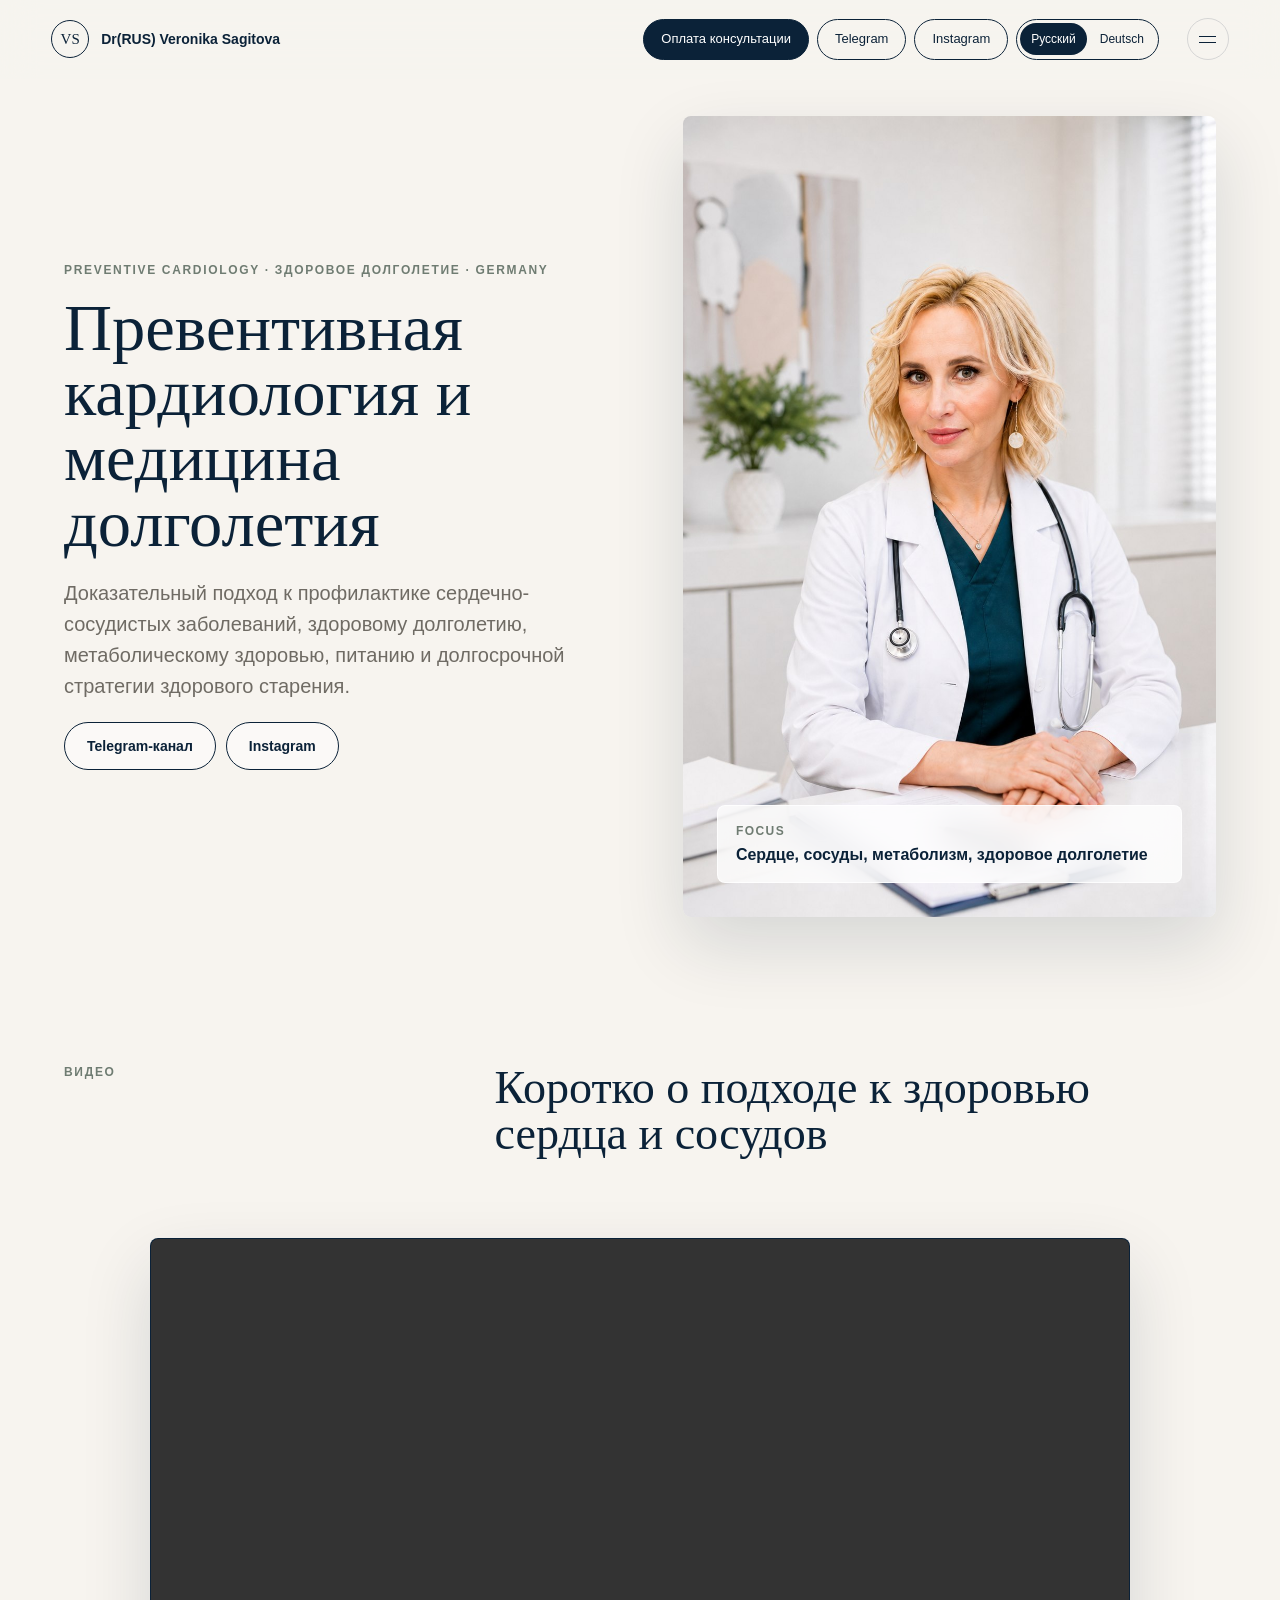
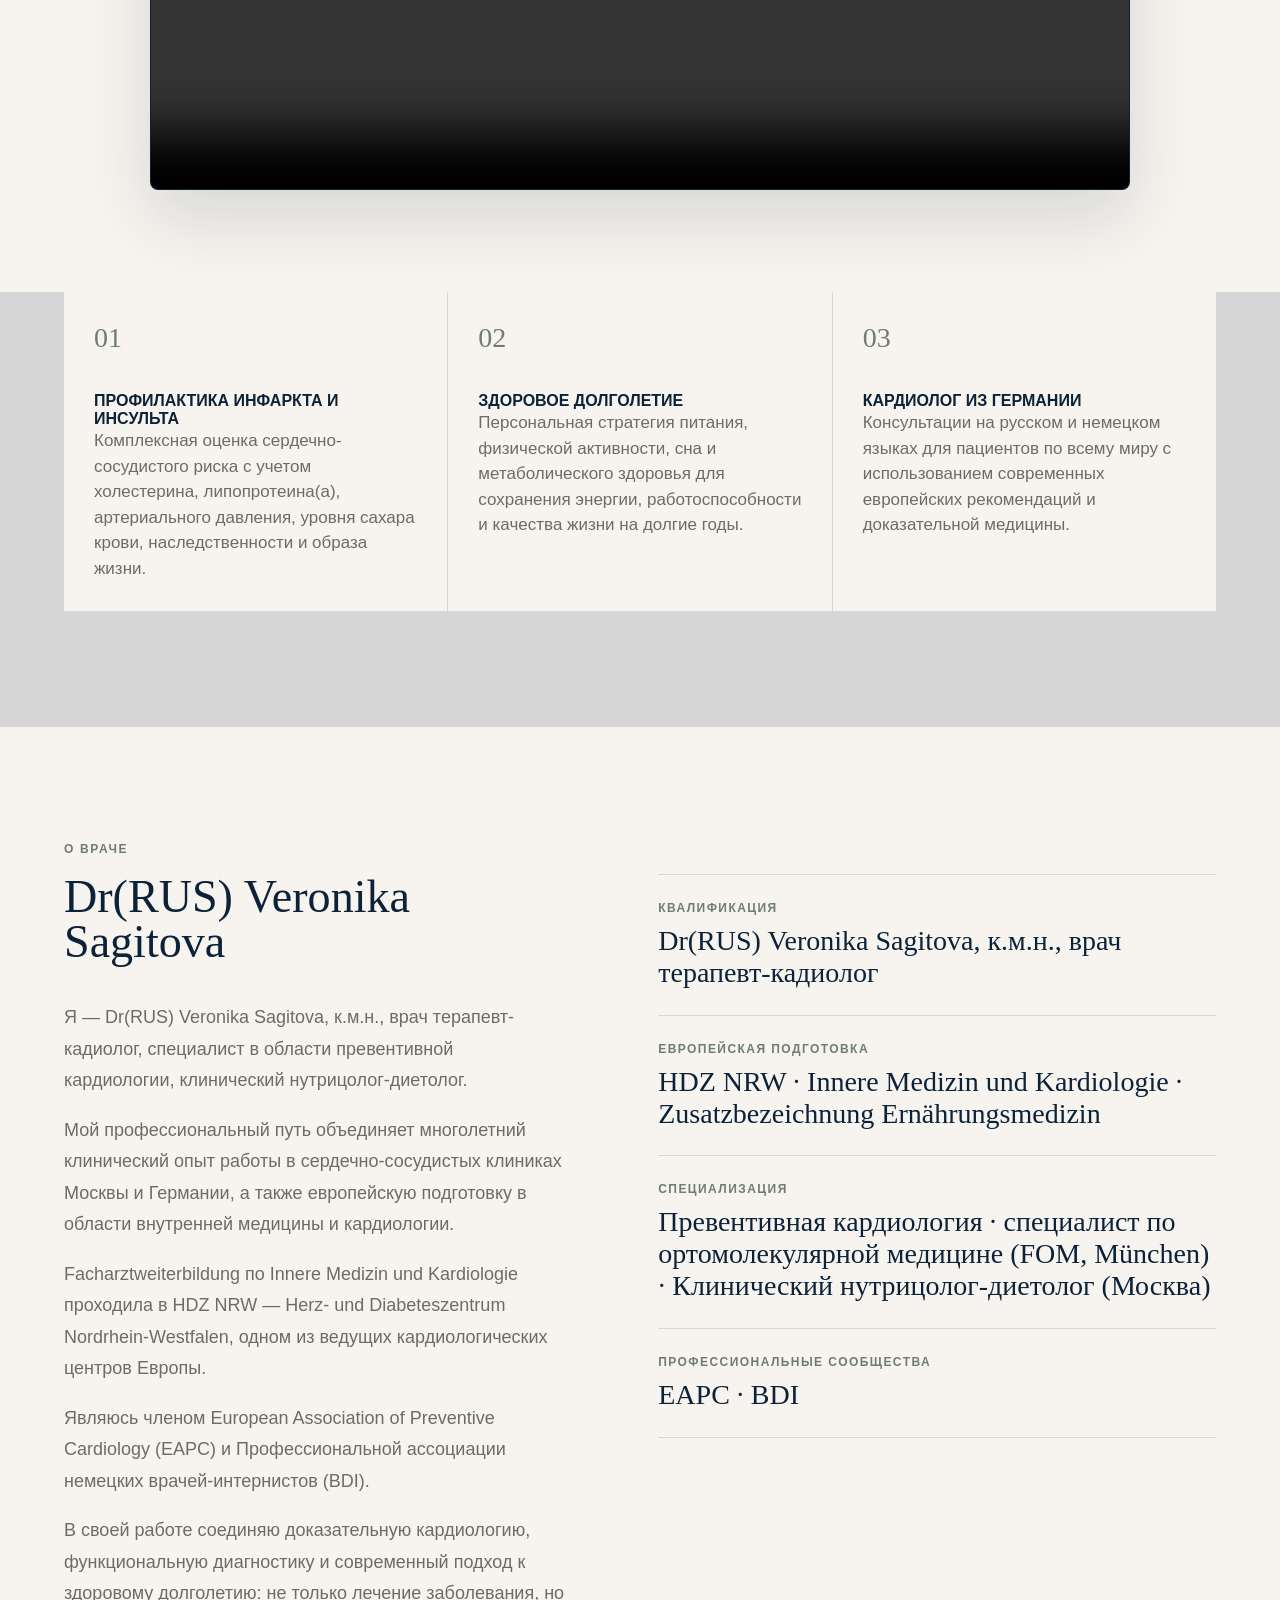
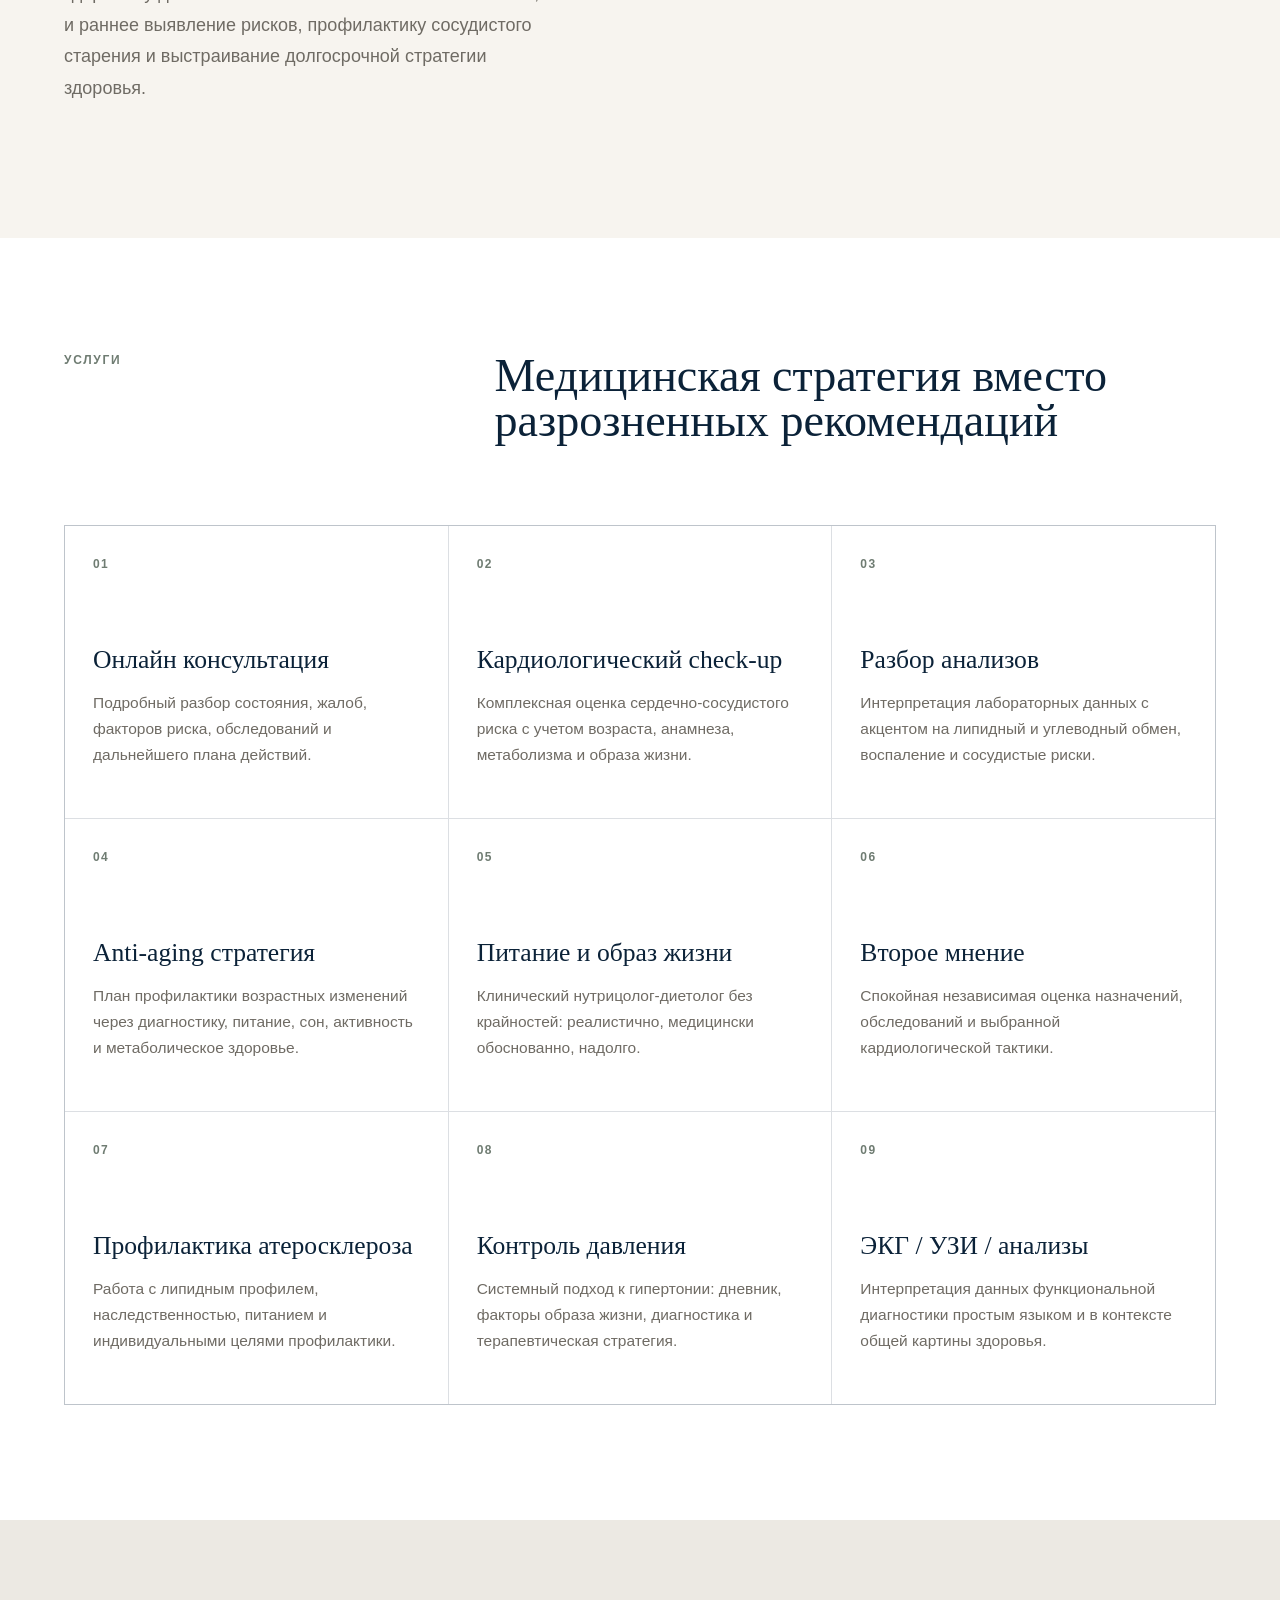
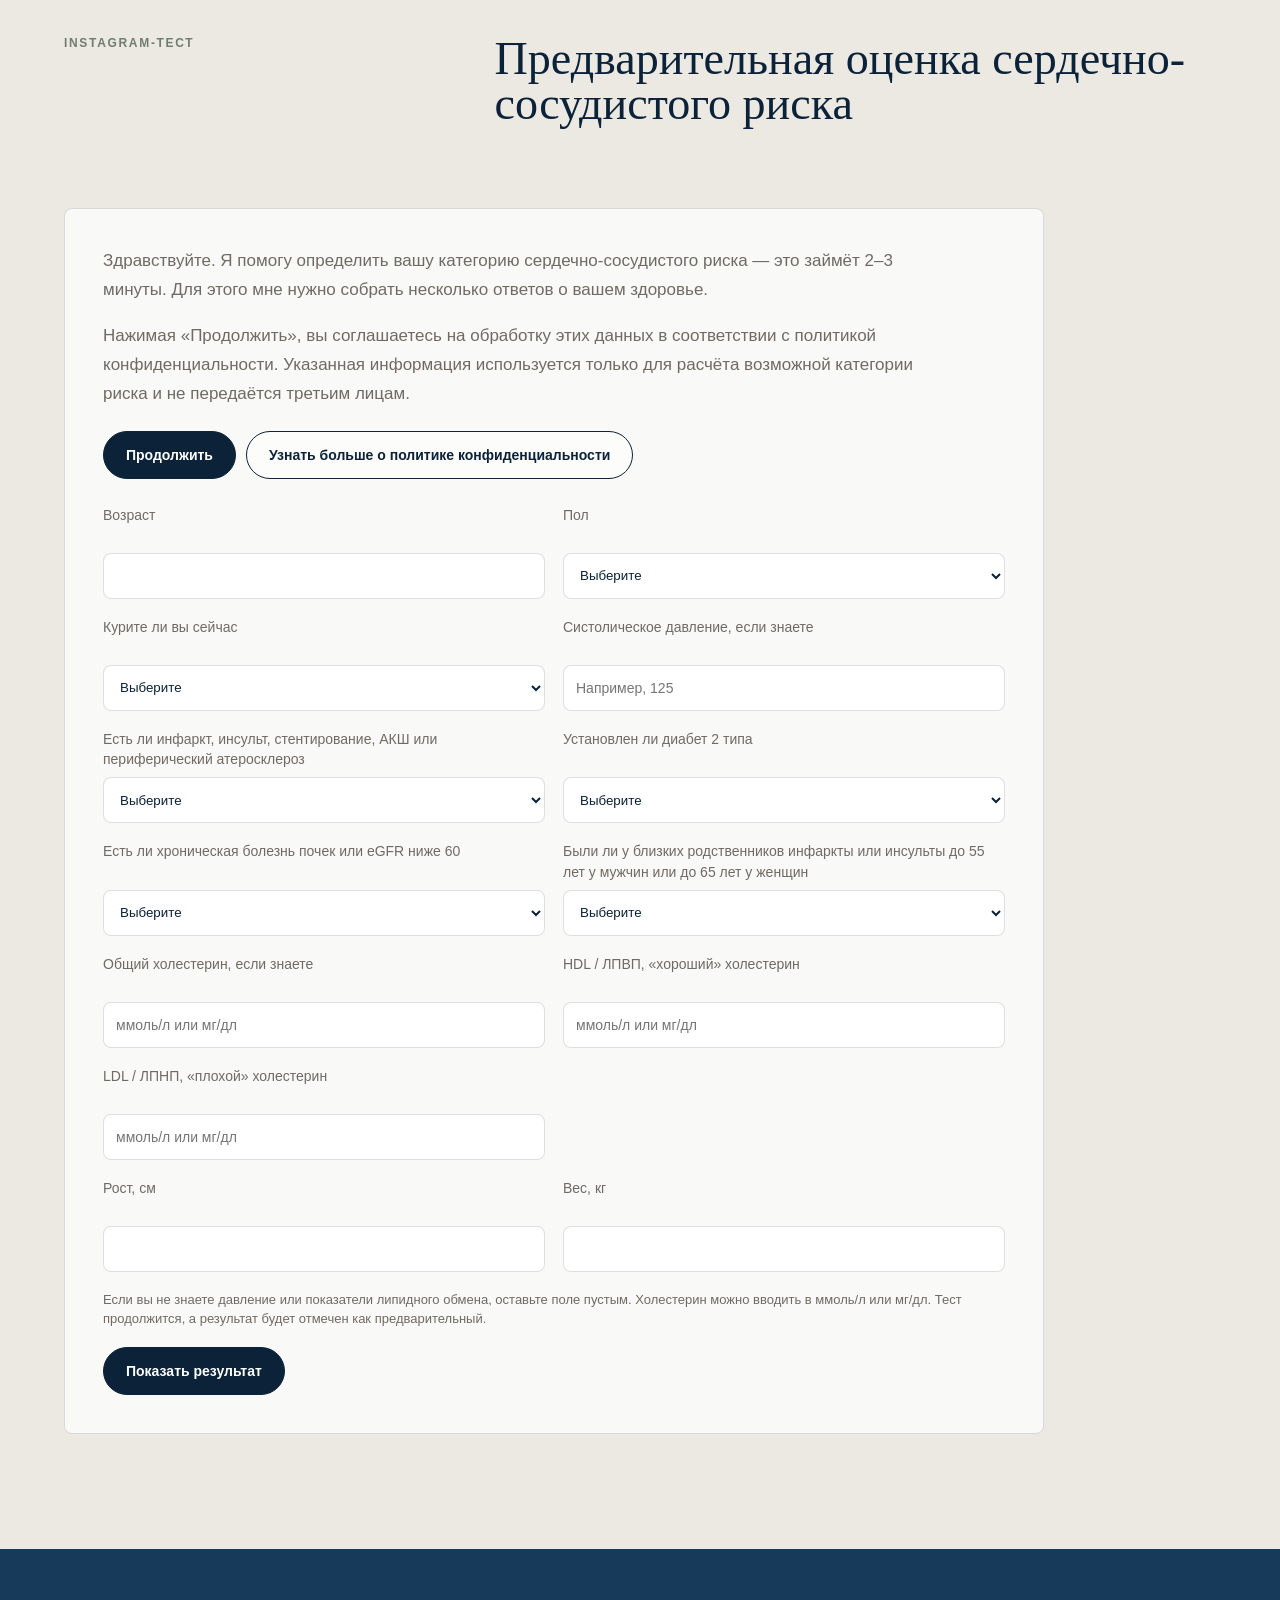
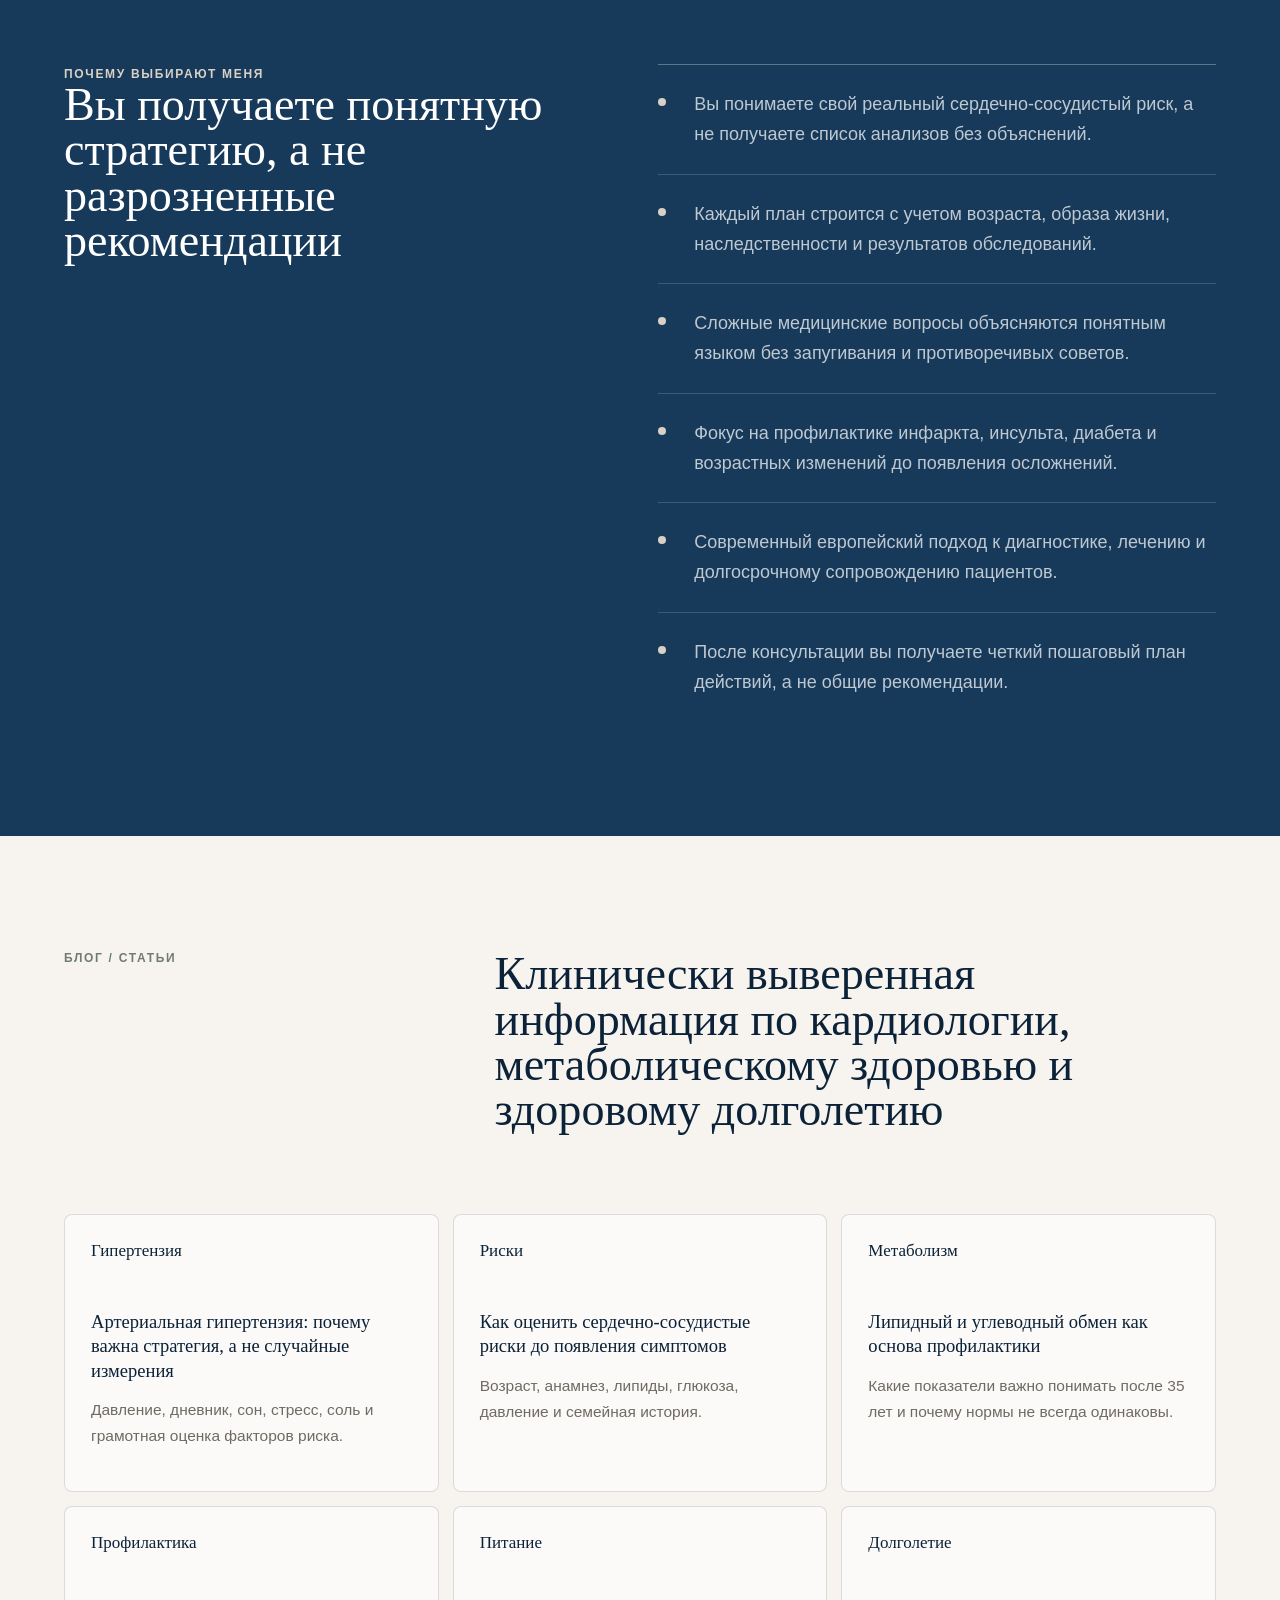
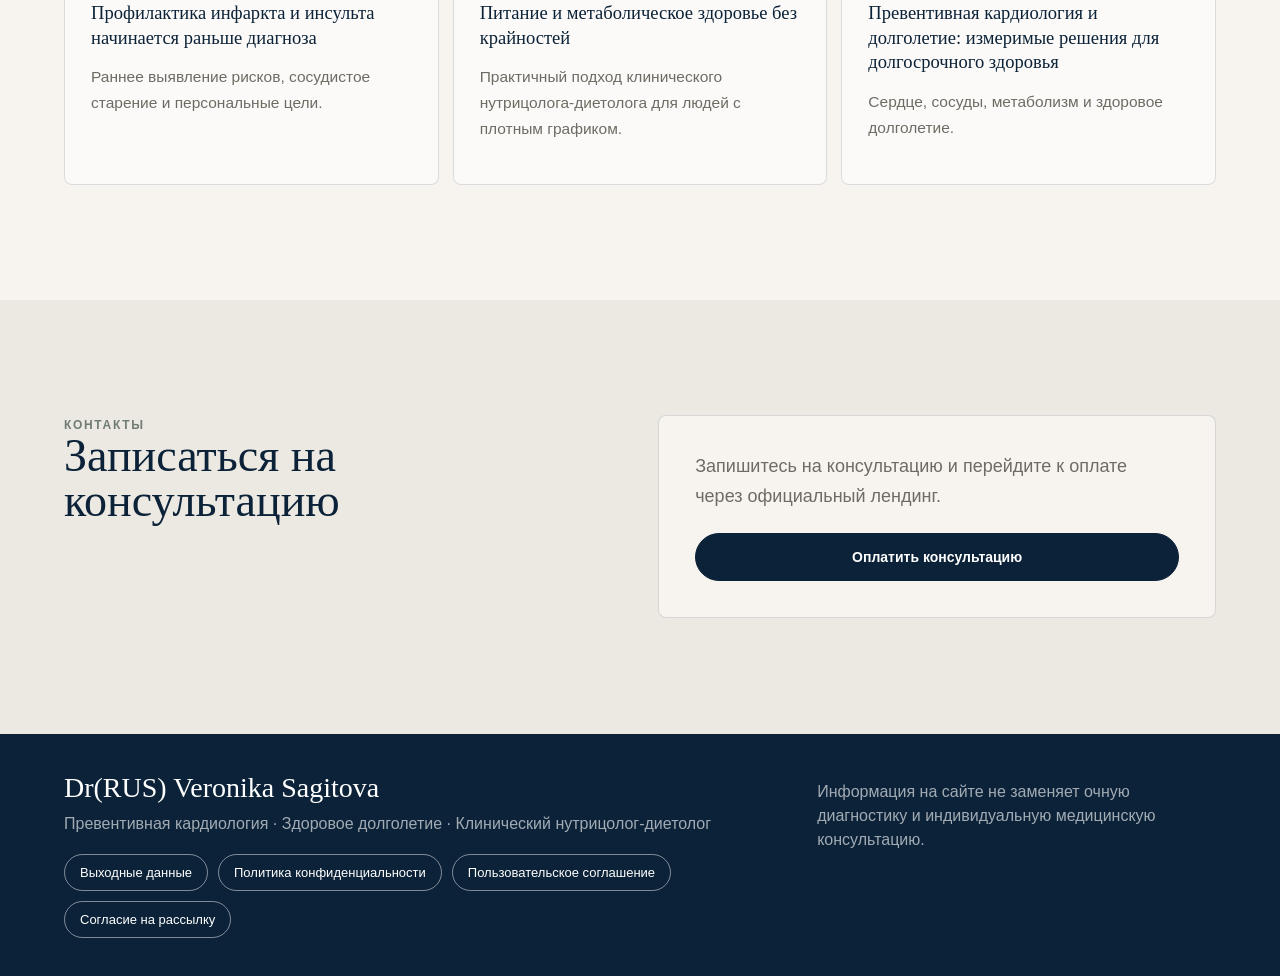
==== index.html @ 535ef156 "Trigger site deployment for header fix" ====
<!DOCTYPE html>
<html lang="ru">
<head>
  <meta charset="UTF-8">
  <meta name="viewport" content="width=device-width, initial-scale=1.0">
  <title>Dr(RUS) Veronika Sagitova | Превентивная кардиология</title>
  <meta name="description" content="Dr(RUS) Veronika Sagitova, к.м.н., врач терапевт-кадиолог, специалист в области превентивной кардиологии, клинический нутрицолог-диетолог. Профилактика сердечно-сосудистых заболеваний для русскоязычных пациентов в Германии и Европе.">
  <meta name="keywords" content="Dr(RUS) Veronika Sagitova, кардиолог Германия, превентивная кардиология, клинический нутрицолог-диетолог, профилактика сердечно-сосудистых заболеваний, гипертония, атеросклероз, онлайн консультация кардиолога">
  <meta name="author" content="Dr(RUS) Veronika Sagitova">
  <meta name="robots" content="index, follow">
  <meta property="og:title" content="Dr(RUS) Veronika Sagitova | Preventive cardiology">
  <meta property="og:description" content="Доказательная кардиология, функциональная диагностика, здоровое долголетие и профилактика сосудистого старения.">
  <meta property="og:type" content="website">
  <meta property="og:image" content="/veronika-sagitova-photo.jpg">
  <meta name="theme-color" content="#f7f4ef">
  <link rel="stylesheet" href="styles.css?v=header-name-20260902b">
</head>
<body>
  <header class="site-header" data-header>
    <a class="brand" href="#top" aria-label="Dr(RUS) Veronika Sagitova">
      <span>VS</span>
      <strong>Dr(RUS) Veronika Sagitova</strong>
    </a>
    <nav class="nav" aria-label="Основная навигация">
      <a href="#about">Обо мне</a>
      <a href="#services">Услуги</a>
      <a href="#risk-test">Тест риска</a>
      <a href="#why">Подход</a>
      <a href="#journal">Статьи</a>
    </nav>
    <div class="header-socials" aria-label="Социальные сети">
      <a class="header-cta header-payment" href="#contacts">Оплата консультации</a>
      <a class="header-cta" href="https://t.me/cardio_prevention" target="_blank" rel="noopener">Telegram</a>
      <a class="header-cta" href="https://www.instagram.com/sagitova_doc/" target="_blank" rel="noopener">Instagram</a>
    </div>
    <button class="menu-toggle" type="button" aria-label="Открыть меню" aria-expanded="false" data-menu-toggle>
      <span></span><span></span>
    </button>
  </header>

  <main id="top">
    <section class="hero section">
      <div class="hero-content reveal">
        <p class="eyebrow">Preventive cardiology · Здоровое долголетие · Germany</p>
        <h1>Превентивная кардиология и медицина долголетия</h1>
        <p class="hero-lead">Доказательный подход к профилактике сердечно-сосудистых заболеваний, здоровому долголетию, метаболическому здоровью, питанию и долгосрочной стратегии здорового старения.</p>
        <div class="hero-actions hero-socials">
          <a class="btn btn-light" href="https://t.me/cardio_prevention" target="_blank" rel="noopener">Telegram-канал</a>
          <a class="btn btn-light" href="https://www.instagram.com/sagitova_doc/" target="_blank" rel="noopener">Instagram</a>
        </div>
      </div>
      <div class="hero-visual reveal">
        <picture><img src="[data-uri]" alt="Dr(RUS) Veronika Sagitova, врач терапевт-кадиолог" width="1024" height="1536" fetchpriority="high"></picture>
        <div class="hero-card">
          <span>Focus</span>
          <strong>Сердце, сосуды, метаболизм, здоровое долголетие</strong>
        </div>
      </div>
    </section>

    <section class="section audience-video" aria-labelledby="audience-video-title">
      <div class="section-heading reveal">
        <span class="section-kicker">Видео</span>
        <h2 id="audience-video-title">Коротко о подходе к здоровью сердца и сосудов</h2>
      </div>
      <div class="video-shell reveal">
        <video controls playsinline preload="metadata">
          <source src="видео с субтитрами и музыкой .mp4" type="video/mp4">
          Ваш браузер не поддерживает видео.
        </video>
      </div>
    </section>

    <section class="section intro-strip" aria-label="Основные направления">
      <div class="strip-item reveal">
        <span>01</span>
        <strong>ПРОФИЛАКТИКА ИНФАРКТА И ИНСУЛЬТА</strong>
        <p>Комплексная оценка сердечно-сосудистого риска с учетом холестерина, липопротеина(а), артериального давления, уровня сахара крови, наследственности и образа жизни.</p>
      </div>
      <div class="strip-item reveal">
        <span>02</span>
        <strong>ЗДОРОВОЕ ДОЛГОЛЕТИЕ</strong>
        <p>Персональная стратегия питания, физической активности, сна и метаболического здоровья для сохранения энергии, работоспособности и качества жизни на долгие годы.</p>
      </div>
      <div class="strip-item reveal">
        <span>03</span>
        <strong>КАРДИОЛОГ ИЗ ГЕРМАНИИ</strong>
        <p>Консультации на русском и немецком языках для пациентов по всему миру с использованием современных европейских рекомендаций и доказательной медицины.</p>
      </div>
    </section>

    <section class="section about" id="about">
      <div class="section-kicker reveal">О враче</div>
      <div class="about-grid">
        <div class="about-copy reveal">
          <h2>Dr(RUS) Veronika Sagitova</h2>
          <p>Я — Dr(RUS) Veronika Sagitova, к.м.н., врач терапевт-кадиолог, специалист в области превентивной кардиологии, клинический нутрицолог-диетолог.</p>
          <p>Мой профессиональный путь объединяет многолетний клинический опыт работы в сердечно-сосудистых клиниках Москвы и Германии, а также европейскую подготовку в области внутренней медицины и кардиологии.</p>
          <p>Facharztweiterbildung по Innere Medizin und Kardiologie проходила в HDZ NRW — Herz- und Diabeteszentrum Nordrhein-Westfalen, одном из ведущих кардиологических центров Европы.</p>
          <p>Являюсь членом European Association of Preventive Cardiology (EAPC) и Профессиональной ассоциации немецких врачей-интернистов (BDI).</p>
          <p>В своей работе соединяю доказательную кардиологию, функциональную диагностику и современный подход к здоровому долголетию: не только лечение заболевания, но и раннее выявление рисков, профилактику сосудистого старения и выстраивание долгосрочной стратегии здоровья.</p>
        </div>
        <div class="about-panel reveal">
          <div>
            <span>Квалификация</span>
            <strong>Dr(RUS) Veronika Sagitova, к.м.н., врач терапевт-кадиолог</strong>
          </div>
          <div>
            <span>Европейская подготовка</span>
            <strong>HDZ NRW · Innere Medizin und Kardiologie · Zusatzbezeichnung Ernährungsmedizin</strong>
          </div>
          <div>
            <span>Специализация</span>
            <strong>Превентивная кардиология · специалист по ортомолекулярной медицине (FOM, München) · Клинический нутрицолог-диетолог (Москва)</strong>
          </div>
          <div>
            <span>Профессиональные сообщества</span>
            <strong>EAPC · BDI</strong>
          </div>
        </div>
      </div>
    </section>

    <section class="section services" id="services">
      <div class="section-heading reveal">
        <span class="section-kicker">Услуги</span>
        <h2>Медицинская стратегия вместо разрозненных рекомендаций</h2>
      </div>
      <div class="services-grid">
        <article class="service-card reveal"><span>01</span><h3>Онлайн консультация</h3><p>Подробный разбор состояния, жалоб, факторов риска, обследований и дальнейшего плана действий.</p></article>
        <article class="service-card reveal"><span>02</span><h3>Кардиологический check-up</h3><p>Комплексная оценка сердечно-сосудистого риска с учетом возраста, анамнеза, метаболизма и образа жизни.</p></article>
        <article class="service-card reveal"><span>03</span><h3>Разбор анализов</h3><p>Интерпретация лабораторных данных с акцентом на липидный и углеводный обмен, воспаление и сосудистые риски.</p></article>
        <article class="service-card reveal"><span>04</span><h3>Anti-aging стратегия</h3><p>План профилактики возрастных изменений через диагностику, питание, сон, активность и метаболическое здоровье.</p></article>
        <article class="service-card reveal"><span>05</span><h3>Питание и образ жизни</h3><p>Клинический нутрицолог-диетолог без крайностей: реалистично, медицински обоснованно, надолго.</p></article>
        <article class="service-card reveal"><span>06</span><h3>Второе мнение</h3><p>Спокойная независимая оценка назначений, обследований и выбранной кардиологической тактики.</p></article>
        <article class="service-card reveal"><span>07</span><h3>Профилактика атеросклероза</h3><p>Работа с липидным профилем, наследственностью, питанием и индивидуальными целями профилактики.</p></article>
        <article class="service-card reveal"><span>08</span><h3>Контроль давления</h3><p>Системный подход к гипертонии: дневник, факторы образа жизни, диагностика и терапевтическая стратегия.</p></article>
        <article class="service-card reveal"><span>09</span><h3>ЭКГ / УЗИ / анализы</h3><p>Интерпретация данных функциональной диагностики простым языком и в контексте общей картины здоровья.</p></article>
      </div>
    </section>

    <section class="section risk-test" id="risk-test" aria-labelledby="risk-test-title">
      <div class="section-heading reveal">
        <span class="section-kicker">Instagram-тест</span>
        <h2 id="risk-test-title">Предварительная оценка сердечно-сосудистого риска</h2>
      </div>
      <div class="risk-shell reveal" data-risk-widget>
        <div class="risk-intro" data-risk-intro>
          <p>Здравствуйте. Я помогу определить вашу категорию сердечно-сосудистого риска — это займёт 2–3 минуты. Для этого мне нужно собрать несколько ответов о вашем здоровье.</p>
          <p>Нажимая «Продолжить», вы соглашаетесь на обработку этих данных в соответствии с политикой конфиденциальности. Указанная информация используется только для расчёта возможной категории риска и не передаётся третьим лицам.</p>
          <div class="risk-actions">
            <button class="btn btn-dark" type="button" data-risk-start>Продолжить</button>
            <a class="btn btn-light" href="datenschutz.html">Узнать больше о политике конфиденциальности</a>
          </div>
        </div>

        <form class="risk-form" data-risk-form hidden>
          <label>
            <span>Возраст</span>
            <input type="number" name="age" min="18" max="100" inputmode="numeric" required>
          </label>
          <label>
            <span>Пол</span>
            <select name="sex" required>
              <option value="">Выберите</option>
              <option value="female">Женский</option>
              <option value="male">Мужской</option>
            </select>
          </label>
          <label>
            <span>Курите ли вы сейчас</span>
            <select name="smoking" required>
              <option value="">Выберите</option>
              <option value="current">Да</option>
              <option value="recent">Бросил(а) менее 1 года назад</option>
              <option value="former">Бросил(а) более 1 года назад</option>
              <option value="never">Никогда не курил(а)</option>
            </select>
          </label>
          <label>
            <span>Систолическое давление, если знаете</span>
            <input type="number" name="systolicPressure" min="80" max="260" inputmode="numeric" placeholder="Например, 125">
          </label>
          <label>
            <span>Есть ли инфаркт, инсульт, стентирование, АКШ или периферический атеросклероз</span>
            <select name="ascvd" required>
              <option value="">Выберите</option>
              <option value="yes">Да</option>
              <option value="no">Нет</option>
              <option value="unknown">Не знаю</option>
            </select>
          </label>
          <label>
            <span>Установлен ли диабет 2 типа</span>
            <select name="diabetes" required>
              <option value="">Выберите</option>
              <option value="yes">Да</option>
              <option value="no">Нет</option>
              <option value="unknown">Не знаю</option>
            </select>
          </label>
          <label>
            <span>Есть ли хроническая болезнь почек или eGFR ниже 60</span>
            <select name="ckd" required>
              <option value="">Выберите</option>
              <option value="yes">Да</option>
              <option value="no">Нет</option>
              <option value="unknown">Не знаю</option>
            </select>
          </label>
          <label>
            <span>Были ли у близких родственников инфаркты или инсульты до 55 лет у мужчин или до 65 лет у женщин</span>
            <select name="familyHistory" required>
              <option value="">Выберите</option>
              <option value="yes">Да</option>
              <option value="no">Нет</option>
              <option value="unknown">Не знаю</option>
            </select>
          </label>
          <label>
            <span>Общий холестерин, если знаете</span>
            <input type="number" name="totalCholesterol" min="1" max="400" step="0.1" inputmode="decimal" placeholder="ммоль/л или мг/дл">
          </label>
          <label>
            <span>HDL / ЛПВП, «хороший» холестерин</span>
            <input type="number" name="hdlCholesterol" min="0.3" max="150" step="0.1" inputmode="decimal" placeholder="ммоль/л или мг/дл">
          </label>
          <label>
            <span>LDL / ЛПНП, «плохой» холестерин</span>
            <input type="number" name="ldlCholesterol" min="0.3" max="400" step="0.1" inputmode="decimal" placeholder="ммоль/л или мг/дл">
          </label>
          <div class="risk-optional">
            <label>
              <span>Рост, см</span>
              <input type="number" name="height" min="120" max="230" inputmode="numeric">
            </label>
            <label>
              <span>Вес, кг</span>
              <input type="number" name="weight" min="35" max="250" inputmode="numeric">
            </label>
          </div>
          <p class="form-note">Если вы не знаете давление или показатели липидного обмена, оставьте поле пустым. Холестерин можно вводить в ммоль/л или мг/дл. Тест продолжится, а результат будет отмечен как предварительный.</p>
          <button class="btn btn-dark" type="submit">Показать результат</button>
        </form>

        <div class="risk-result" data-risk-result hidden aria-live="polite">
          <span class="risk-category" data-risk-category></span>
          <p data-risk-message></p>
          <div class="risk-actions">
            <a class="btn btn-dark" href="https://t.me/cardio_prevention">Получить гайд</a>
            <a class="btn btn-light" href="https://veronikasagitova.com/landing/">Перейти к консультации</a>
          </div>
        </div>
      </div>
    </section>

    <section class="section why" id="why">
      <div class="why-copy reveal">
        <span class="section-kicker">Почему выбирают меня</span>
        <h2>Вы получаете понятную стратегию, а не разрозненные рекомендации</h2>
      </div>
      <div class="why-list">
        <div class="why-item reveal"><span></span><p>Вы понимаете свой реальный сердечно-сосудистый риск, а не получаете список анализов без объяснений.</p></div>
        <div class="why-item reveal"><span></span><p>Каждый план строится с учетом возраста, образа жизни, наследственности и результатов обследований.</p></div>
        <div class="why-item reveal"><span></span><p>Сложные медицинские вопросы объясняются понятным языком без запугивания и противоречивых советов.</p></div>
        <div class="why-item reveal"><span></span><p>Фокус на профилактике инфаркта, инсульта, диабета и возрастных изменений до появления осложнений.</p></div>
        <div class="why-item reveal"><span></span><p>Современный европейский подход к диагностике, лечению и долгосрочному сопровождению пациентов.</p></div>
        <div class="why-item reveal"><span></span><p>После консультации вы получаете четкий пошаговый план действий, а не общие рекомендации.</p></div>
      </div>
    </section>

    <section class="section journal" id="journal">
      <div class="section-heading reveal">
        <span class="section-kicker">Блог / статьи</span>
        <h2>Клинически выверенная информация по кардиологии, метаболическому здоровью и здоровому долголетию</h2>
      </div>
      <div class="journal-grid">
        <a class="article-card reveal" href="article-hypertension.html"><span>Гипертензия</span><h3>Артериальная гипертензия: почему важна стратегия, а не случайные измерения</h3><p>Давление, дневник, сон, стресс, соль и грамотная оценка факторов риска.</p></a>
        <a class="article-card reveal" href="article-cardiovascular-risk.html"><span>Риски</span><h3>Как оценить сердечно-сосудистые риски до появления симптомов</h3><p>Возраст, анамнез, липиды, глюкоза, давление и семейная история.</p></a>
        <a class="article-card reveal" href="article-metabolism.html"><span>Метаболизм</span><h3>Липидный и углеводный обмен как основа профилактики</h3><p>Какие показатели важно понимать после 35 лет и почему нормы не всегда одинаковы.</p></a>
        <a class="article-card reveal" href="article-prevention.html"><span>Профилактика</span><h3>Профилактика инфаркта и инсульта начинается раньше диагноза</h3><p>Раннее выявление рисков, сосудистое старение и персональные цели.</p></a>
        <a class="article-card reveal" href="article-nutrition.html"><span>Питание</span><h3>Питание и метаболическое здоровье без крайностей</h3><p>Практичный подход клинического нутрицолога-диетолога для людей с плотным графиком.</p></a>
        <a class="article-card reveal" href="article-longevity.html"><span>Долголетие</span><h3>Превентивная кардиология и долголетие: измеримые решения для долгосрочного здоровья</h3><p>Сердце, сосуды, метаболизм и здоровое долголетие.</p></a>
      </div>
    </section>

    <section class="section contacts" id="contacts">
      <div class="contacts-copy reveal">
        <span class="section-kicker">Контакты</span>
        <h2>Записаться на консультацию</h2>
      </div>
      <div class="contact-cta reveal">
        <p>Запишитесь на консультацию и перейдите к оплате через официальный лендинг.</p>
        <a class="btn btn-dark" href="https://veronikasagitova.com/landing/">Оплатить консультацию</a>
      </div>
    </section>
  </main>

  <footer class="footer">
    <div>
      <strong>Dr(RUS) Veronika Sagitova</strong>
      <p>Превентивная кардиология · Здоровое долголетие · Клинический нутрицолог-диетолог</p>
      <div class="footer-legal">
        <a class="footer-link" href="impressum.html?back=home" data-legal-ru="Выходные данные" data-legal-de="Impressum" data-href-ru="impressum.html?back=home" data-href-de="impressum.html?back=home#de">Выходные данные</a>
        <a class="footer-link" href="datenschutz.html?back=home" data-legal-ru="Политика конфиденциальности" data-legal-de="Datenschutzerklärung" data-href-ru="datenschutz.html?back=home" data-href-de="datenschutz.html?back=home#de">Политика конфиденциальности</a>
        <a class="footer-link" href="terms.html?back=home" data-legal-ru="Пользовательское соглашение" data-legal-de="AGB" data-href-ru="terms.html?back=home" data-href-de="terms.html?back=home#de">Пользовательское соглашение</a>
        <a class="footer-link" href="newsletter-consent.html?back=home" data-legal-ru="Согласие на рассылку" data-legal-de="Einwilligung Newsletter" data-href-ru="newsletter-consent.html?back=home" data-href-de="newsletter-consent.html?back=home#de">Согласие на рассылку</a>
      </div>
    </div>
    <p>Информация на сайте не заменяет очную диагностику и индивидуальную медицинскую консультацию.</p>
  </footer>

  <script src="script.js"></script>
  <script src="i18n.js?v=de-bdi-20260525"></script>
  <script>
    (() => {
      const applyLegalLanguage = (lang) => {
        const isGerman = lang === "de";
        document.querySelectorAll("[data-legal-ru][data-legal-de]").forEach((link) => {
          link.textContent = isGerman ? link.dataset.legalDe : link.dataset.legalRu;
          link.href = isGerman ? link.dataset.hrefDe : link.dataset.hrefRu;
        });
      };

      document.addEventListener("DOMContentLoaded", () => {
        applyLegalLanguage(localStorage.getItem("siteLanguage") || document.documentElement.lang || "ru");
      });

      document.addEventListener("click", (event) => {
        const button = event.target.closest("[data-lang-choice]");
        if (button) {
          window.setTimeout(() => applyLegalLanguage(button.dataset.langChoice), 0);
        }
      });
    })();
  </script>
</body>
</html>
---- styles.css ----
:root {
  --paper: #f7f4ef;
  --white: #ffffff;
  --ink: #0b2238;
  --muted: #6f6b64;
  --line: rgba(11, 34, 56, 0.14);
  --stone: #d8d1c5;
  --sage: #6f7c72;
  --smoke: #ece9e3;
  --shadow: 0 28px 70px rgba(11, 34, 56, 0.14);
  --radius: 8px;
  --serif: "Iowan Old Style", "Cormorant Garamond", Georgia, serif;
  --sans: Inter, "Helvetica Neue", Arial, sans-serif;
}

* {
  box-sizing: border-box;
}

html {
  scroll-behavior: smooth;
}

body {
  margin: 0;
  background: var(--paper);
  color: var(--ink);
  font-family: var(--sans);
  letter-spacing: 0;
  -webkit-font-smoothing: antialiased;
}

body.menu-open {
  overflow: hidden;
}

a {
  color: inherit;
  text-decoration: none;
}

img {
  display: block;
  max-width: 100%;
}

button,
input,
textarea {
  font: inherit;
}

.site-header {
  position: fixed;
  top: 0;
  left: 0;
  right: 0;
  z-index: 40;
  display: grid;
  grid-template-columns: auto 1fr auto;
  align-items: center;
  gap: 28px;
  padding: 18px clamp(18px, 4vw, 54px);
  background: rgba(247, 244, 239, 0.78);
  border-bottom: 1px solid transparent;
  backdrop-filter: blur(18px);
  transition: border-color 0.3s ease, background 0.3s ease, padding 0.3s ease;
}

.site-header.is-scrolled {
  padding-block: 12px;
  background: rgba(247, 244, 239, 0.94);
  border-bottom-color: var(--line);
}

.brand {
  display: inline-flex;
  align-items: center;
  gap: 12px;
  min-width: 0;
}

.brand span {
  display: grid;
  place-items: center;
  width: 38px;
  height: 38px;
  border: 1px solid var(--ink);
  border-radius: 50%;
  font-family: var(--serif);
  font-size: 15px;
}

.brand strong {
  font-size: 14px;
  font-weight: 550;
  white-space: nowrap;
}

.nav {
  justify-self: center;
  display: flex;
  gap: 26px;
  color: var(--muted);
  font-size: 13px;
}

.nav a,
.header-cta {
  transition: color 0.25s ease, opacity 0.25s ease;
}

.nav a:hover,
.header-cta:hover {
  color: var(--ink);
}

.header-cta {
  font-size: 13px;
  padding: 11px 17px;
  border: 1px solid var(--ink);
  border-radius: 999px;
}

.header-payment {
  background: var(--ink);
  color: var(--white);
}

.header-socials {
  display: flex;
  justify-self: end;
  gap: 8px;
}

.language-switch {
  display: inline-flex;
  align-items: center;
  justify-self: end;
  gap: 2px;
  min-height: 41px;
  padding: 3px;
  border: 1px solid var(--ink);
  border-radius: 999px;
  background: transparent;
  transition: color 0.25s ease, opacity 0.25s ease, background 0.25s ease;
}

body > .language-switch {
  position: fixed;
  top: 78px;
  right: clamp(12px, 3vw, 24px);
  z-index: 80;
  box-shadow: 0 14px 34px rgba(11, 34, 56, 0.12);
}

.language-switch button {
  min-height: 32px;
  padding: 7px 11px;
  border: 0;
  border-radius: 999px;
  background: transparent;
  color: var(--ink);
  cursor: pointer;
  font: inherit;
  font-size: 12px;
}

.language-switch button.is-active {
  background: var(--ink);
  color: var(--white);
}

.menu-toggle {
  display: none;
  width: 42px;
  height: 42px;
  border: 1px solid var(--line);
  border-radius: 50%;
  background: transparent;
  padding: 0;
}

.menu-toggle span {
  display: block;
  width: 17px;
  height: 1px;
  margin: 5px auto;
  background: var(--ink);
  transition: transform 0.25s ease;
}

.menu-open .menu-toggle span:first-child {
  transform: translateY(3px) rotate(45deg);
}

.menu-open .menu-toggle span:last-child {
  transform: translateY(-3px) rotate(-45deg);
}

.section {
  padding: clamp(72px, 9vw, 128px) clamp(18px, 5vw, 72px);
}

.hero {
  min-height: 100svh;
  display: grid;
  grid-template-columns: minmax(0, 1.02fr) minmax(320px, 0.98fr);
  align-items: center;
  gap: clamp(34px, 5vw, 78px);
  padding-top: 116px;
  padding-bottom: 46px;
}

.eyebrow,
.section-kicker {
  margin: 0 0 18px;
  color: var(--sage);
  font-size: 12px;
  font-weight: 650;
  letter-spacing: 0.14em;
  text-transform: uppercase;
}

h1,
h2,
h3,
p {
  margin-top: 0;
}

h1,
h2 {
  font-family: var(--serif);
  font-weight: 400;
  line-height: 0.98;
}

h1 {
  max-width: 760px;
  margin-bottom: 22px;
  font-size: clamp(36px, 5.2vw, 68px);
}

h2 {
  font-size: clamp(30px, 3.6vw, 52px);
}

h3 {
  font-size: 20px;
  font-weight: 520;
  line-height: 1.18;
}

.hero-lead {
  max-width: 620px;
  color: var(--muted);
  font-size: clamp(17px, 1.6vw, 20px);
  line-height: 1.55;
}

.hero-actions {
  display: flex;
  flex-wrap: wrap;
  gap: 10px;
  margin: 34px 0 42px;
}

.btn {
  display: inline-flex;
  align-items: center;
  justify-content: center;
  min-height: 48px;
  padding: 14px 22px;
  border: 1px solid var(--ink);
  border-radius: 999px;
  font-size: 14px;
  font-weight: 560;
  transition: transform 0.25s ease, background 0.25s ease, color 0.25s ease, border-color 0.25s ease;
}

.btn:hover {
  transform: translateY(-2px);
}

.btn-dark {
  background: var(--ink);
  color: var(--white);
}

.btn-light {
  background: rgba(255, 255, 255, 0.45);
}

.btn-light:hover {
  background: var(--white);
}

.hero-socials {
  margin: 18px 0 0;
}

.hero-visual {
  position: relative;
  align-self: stretch;
  min-height: 540px;
}

.hero-visual picture,
.hero-visual img {
  width: 100%;
  height: 100%;
  min-height: 540px;
}

.hero-visual picture {
  display: block;
}

.hero-visual img {
  object-fit: cover;
  object-position: center 38%;
  border-radius: var(--radius);
  box-shadow: var(--shadow);
}

.hero-card {
  position: absolute;
  left: clamp(16px, 3vw, 34px);
  right: clamp(16px, 3vw, 34px);
  bottom: clamp(16px, 3vw, 34px);
  display: grid;
  gap: 8px;
  padding: 18px;
  background: rgba(255, 255, 255, 0.78);
  border: 1px solid rgba(255, 255, 255, 0.75);
  border-radius: var(--radius);
  backdrop-filter: blur(16px);
}

.hero-card span,
.about-panel span,
.service-card span,
.article-card span {
  color: var(--sage);
  font-size: 12px;
  font-weight: 650;
  letter-spacing: 0.12em;
  text-transform: uppercase;
}

.article-card span {
  display: inline-block;
  color: var(--ink);
  font-family: var(--serif);
  font-size: 17px;
  font-weight: 400;
  line-height: 1.2;
  letter-spacing: 0;
  text-transform: none;
}

.intro-strip {
  display: grid;
  grid-template-columns: repeat(3, 1fr);
  gap: 1px;
  padding-top: 0;
  background: var(--line);
}

.strip-item {
  min-height: 190px;
  padding: 30px;
  background: var(--paper);
}

.strip-item span {
  display: block;
  margin-bottom: 38px;
  color: var(--sage);
  font-family: var(--serif);
  font-size: 28px;
}

.strip-item p {
  max-width: 390px;
  margin-bottom: 0;
  color: var(--muted);
  font-size: 17px;
  line-height: 1.5;
}

.audience-video {
  padding-top: clamp(68px, 8vw, 112px);
  padding-bottom: clamp(68px, 8vw, 112px);
}

.video-shell {
  width: min(100%, 980px);
  margin: 0 auto;
  background: var(--ink);
  border: 1px solid var(--line);
  border-radius: var(--radius);
  box-shadow: var(--shadow);
  overflow: hidden;
}

.video-shell video {
  display: block;
  width: 100%;
  aspect-ratio: 16 / 9;
  background: var(--ink);
}

.about-grid,
.why,
.contacts {
  display: grid;
  grid-template-columns: minmax(0, 0.95fr) minmax(320px, 1.05fr);
  gap: clamp(36px, 7vw, 92px);
  align-items: start;
}

.about-copy p,
.contacts-copy p {
  max-width: 680px;
  color: var(--muted);
  font-size: 18px;
  line-height: 1.75;
}

.about-panel {
  display: grid;
  border-top: 1px solid var(--line);
}

.about-panel div {
  display: grid;
  gap: 10px;
  padding: 26px 0;
  border-bottom: 1px solid var(--line);
}

.about-panel strong {
  font-size: clamp(20px, 2.2vw, 28px);
  font-family: var(--serif);
  font-weight: 400;
  line-height: 1.14;
}

.services {
  background: var(--white);
}

.section-heading {
  display: grid;
  grid-template-columns: minmax(180px, 0.35fr) minmax(0, 0.65fr);
  gap: 42px;
  margin-bottom: 44px;
}

.section-heading h2 {
  max-width: 860px;
}

.services-grid {
  display: grid;
  grid-template-columns: repeat(3, 1fr);
  gap: 1px;
  background: var(--line);
  border: 1px solid var(--line);
}

.service-card {
  min-height: 292px;
  padding: 28px;
  background: var(--white);
  transition: transform 0.28s ease, background 0.28s ease;
}

.service-card:hover {
  background: #fbfaf7;
  transform: translateY(-3px);
}

.service-card h3 {
  font-family: var(--serif);
  font-size: clamp(22px, 2vw, 26px);
  font-weight: 400;
  line-height: 1.22;
}

.service-card h3 {
  margin: 72px 0 14px;
}

.service-card p,
.article-card p,
.why-item p {
  color: var(--muted);
  font-size: 15.5px;
  line-height: 1.68;
}

.why {
  background: #173a5a;
  color: var(--white);
}

.why .section-kicker,
.why-item span {
  color: var(--stone);
}

.why-copy h2 {
  max-width: 720px;
}

.why-list {
  display: grid;
  gap: 1px;
  background: rgba(255, 255, 255, 0.16);
  border-top: 1px solid rgba(255, 255, 255, 0.16);
}

.why-item {
  display: grid;
  grid-template-columns: 18px 1fr;
  gap: 18px;
  align-items: start;
  padding: 24px 0;
  background: #173a5a;
}

.why-item span {
  width: 8px;
  height: 8px;
  margin-top: 9px;
  background: var(--stone);
  border-radius: 50%;
}

.why-item p {
  margin: 0;
  color: rgba(255, 255, 255, 0.72);
  font-size: 18px;
}

.journal-grid {
  display: grid;
  grid-template-columns: repeat(3, 1fr);
  gap: 14px;
}

.article-card {
  min-height: 250px;
  padding: 26px;
  background: rgba(255, 255, 255, 0.55);
  border: 1px solid var(--line);
  border-radius: var(--radius);
  transition: transform 0.25s ease, box-shadow 0.25s ease, background 0.25s ease;
}

.article-card:hover {
  transform: translateY(-4px);
  background: var(--white);
  box-shadow: 0 18px 46px rgba(11, 34, 56, 0.1);
}

.article-card h3 {
  font-family: var(--serif);
  font-size: clamp(16px, 1.45vw, 19px);
  font-weight: 400;
  line-height: 1.32;
  margin: 48px 0 14px;
}

.contacts {
  background: var(--smoke);
}

.contact-cta {
  display: grid;
  gap: 22px;
  padding: clamp(22px, 4vw, 36px);
  background: var(--paper);
  border: 1px solid var(--line);
  border-radius: var(--radius);
}

.contact-cta p {
  margin: 0;
  color: var(--muted);
  font-size: 18px;
  line-height: 1.65;
}

.contact-cta .btn {
  width: 100%;
}

.form-note {
  margin: 0;
  color: var(--muted);
  font-size: 13px;
  line-height: 1.5;
}

.form-note.is-success {
  color: var(--sage);
}

.risk-test {
  background: var(--smoke);
}

.risk-shell {
  display: grid;
  gap: 26px;
  max-width: 980px;
  padding: clamp(22px, 4vw, 38px);
  border: 1px solid var(--line);
  border-radius: var(--radius);
  background: rgba(255, 255, 255, 0.7);
}

.risk-intro p,
.risk-result p {
  max-width: 820px;
  color: var(--muted);
  font-size: 17px;
  line-height: 1.7;
}

.risk-result p {
  white-space: pre-line;
}

.risk-actions {
  display: flex;
  flex-wrap: wrap;
  gap: 10px;
  margin-top: 22px;
}

.risk-form {
  display: grid;
  grid-template-columns: repeat(2, minmax(0, 1fr));
  gap: 18px;
}

.risk-form label {
  display: grid;
  gap: 8px;
  color: var(--ink);
  font-size: 14px;
  line-height: 1.45;
}

.risk-form label span {
  min-height: 40px;
  color: var(--muted);
}

.risk-form input,
.risk-form select {
  min-height: 46px;
  width: 100%;
  border: 1px solid var(--line);
  border-radius: var(--radius);
  background: var(--white);
  color: var(--ink);
  padding: 10px 12px;
}

.risk-optional {
  display: grid;
  grid-template-columns: repeat(2, minmax(0, 1fr));
  gap: 18px;
}

.risk-form .form-note,
.risk-form > button,
.risk-optional {
  grid-column: 1 / -1;
}

.risk-form > button {
  width: fit-content;
}

.risk-category {
  display: inline-flex;
  width: fit-content;
  margin-bottom: 14px;
  padding: 9px 13px;
  border: 1px solid var(--ink);
  border-radius: 999px;
  color: var(--ink);
  font-size: 13px;
  font-weight: 650;
}

.footer {
  display: grid;
  grid-template-columns: 1fr minmax(260px, 0.55fr);
  gap: 28px;
  padding: 38px clamp(18px, 5vw, 72px);
  background: var(--ink);
  color: var(--white);
}

.footer strong {
  font-family: var(--serif);
  font-size: 28px;
  font-weight: 400;
}

.footer p {
  margin: 8px 0 0;
  color: rgba(255, 255, 255, 0.62);
  line-height: 1.5;
}

.footer-legal {
  display: flex;
  flex-wrap: wrap;
  gap: 10px;
  margin-top: 18px;
}

.footer-link {
  display: inline-flex;
  width: fit-content;
  padding: 10px 15px;
  border: 1px solid rgba(255, 255, 255, 0.48);
  border-radius: 999px;
  color: var(--white);
  font-size: 13px;
  transition: background 0.25s ease, border-color 0.25s ease;
}

.footer-link:hover {
  background: rgba(255, 255, 255, 0.1);
  border-color: rgba(255, 255, 255, 0.82);
}

.legal-page {
  min-height: 100vh;
  padding: clamp(28px, 6vw, 76px) clamp(18px, 5vw, 72px);
  background: var(--paper);
}

.legal-back {
  display: inline-flex;
  margin-bottom: clamp(30px, 5vw, 56px);
  padding: 11px 17px;
  border: 1px solid var(--ink);
  border-radius: 999px;
  font-size: 14px;
}

.legal-content {
  max-width: 900px;
}

.legal-content h1 {
  max-width: 900px;
  margin-bottom: 48px;
  font-size: clamp(44px, 7vw, 92px);
}

.legal-content h2 {
  margin: 36px 0 14px;
  font-family: var(--serif);
  font-size: clamp(26px, 3vw, 38px);
  font-weight: 400;
  line-height: 1.12;
}

.legal-content p,
.legal-content li {
  color: var(--muted);
  font-size: 17px;
  line-height: 1.75;
}

.legal-content a {
  color: var(--ink);
  text-decoration: underline;
  text-underline-offset: 4px;
}

.article-content {
  max-width: 920px;
}

.article-title,
.article-page .legal-content h1 {
  max-width: 820px !important;
  margin-bottom: 18px !important;
  font-size: clamp(24px, 2.2vw, 32px) !important;
  line-height: 1.18 !important;
}

.article-lead {
  max-width: 900px;
  color: var(--ink) !important;
  font-size: 15.5px !important;
  line-height: 1.7 !important;
}

.article-content h2 {
  margin: 26px 0 10px;
  font-size: clamp(18px, 1.55vw, 21px);
  line-height: 1.28;
}

.article-content p,
.article-content li {
  font-size: 15px;
  line-height: 1.72;
}

.article-content strong {
  color: var(--ink);
  font-weight: 650;
}

.article-cta {
  margin-top: 28px;
  color: var(--white) !important;
  text-decoration: none !important;
}

.reveal {
  opacity: 0;
  transform: translateY(22px);
  transition: opacity 0.8s ease, transform 0.8s ease;
}

.reveal.is-visible {
  opacity: 1;
  transform: translateY(0);
}

@media (max-width: 1320px) {
  .nav {
    position: fixed;
    inset: 72px 12px auto 12px;
    display: none;
    grid-column: 1 / -1;
    padding: 22px;
    background: rgba(255, 255, 255, 0.94);
    border: 1px solid var(--line);
    border-radius: var(--radius);
    box-shadow: var(--shadow);
  }

  .menu-open .nav {
    display: grid;
    gap: 18px;
  }

  .menu-toggle {
    display: block;
  }
}

@media (max-width: 1020px) {
  .site-header {
    grid-template-columns: auto 1fr auto;
  }

  .nav {
    position: fixed;
    inset: 72px 12px auto 12px;
    display: none;
    grid-column: 1 / -1;
    padding: 22px;
    background: rgba(255, 255, 255, 0.94);
    border: 1px solid var(--line);
    border-radius: var(--radius);
    box-shadow: var(--shadow);
  }

  .menu-open .nav {
    display: grid;
    gap: 18px;
  }

  .header-socials {
    justify-self: end;
  }

  .menu-toggle {
    display: block;
  }

  .hero,
  .about-grid,
  .why,
  .contacts,
  .section-heading {
    grid-template-columns: 1fr;
  }

  .hero {
    padding-top: 108px;
  }

  .hero-visual,
  .hero-visual img {
    min-height: 520px;
  }

  .services-grid,
  .journal-grid,
  .intro-strip {
    grid-template-columns: repeat(2, 1fr);
  }
}

@media (max-width: 700px) {
  .site-header {
    gap: 10px;
    padding: 12px 16px;
  }

  .brand strong {
    max-width: 132px;
    white-space: normal;
    line-height: 1.15;
  }

  .header-socials {
    display: flex;
  }

  .header-socials .header-cta {
    display: none;
  }

  .header-socials .header-payment {
    display: inline-flex;
    align-items: center;
    min-height: 38px;
    padding: 9px 12px;
    font-size: 12px;
    white-space: nowrap;
  }

  .language-switch {
    grid-column: auto;
  }

  .section {
    padding-inline: 18px;
  }

  h1 {
    font-size: clamp(34px, 10vw, 46px);
  }

  h2 {
    font-size: clamp(28px, 8.5vw, 38px);
  }

  .hero {
    gap: 30px;
    padding-bottom: 28px;
  }

  .hero-actions {
    display: grid;
  }

  .hero-actions .btn {
    width: 100%;
  }

  .risk-form,
  .risk-optional {
    grid-template-columns: 1fr;
  }

  .risk-form > button,
  .risk-actions .btn {
    width: 100%;
  }

  .hero-visual,
  .hero-visual img {
    min-height: 440px;
  }

  .intro-strip,
  .services-grid,
  .journal-grid {
    grid-template-columns: 1fr;
  }

  .strip-item,
  .service-card,
  .article-card {
    min-height: auto;
  }

  .service-card h3,
  .article-card h3 {
    margin-top: 42px;
  }

  .footer {
    grid-template-columns: 1fr;
  }
}

@media (prefers-reduced-motion: reduce) {
  *,
  *::before,
  *::after {
    scroll-behavior: auto !important;
    transition-duration: 0.01ms !important;
    animation-duration: 0.01ms !important;
  }
}
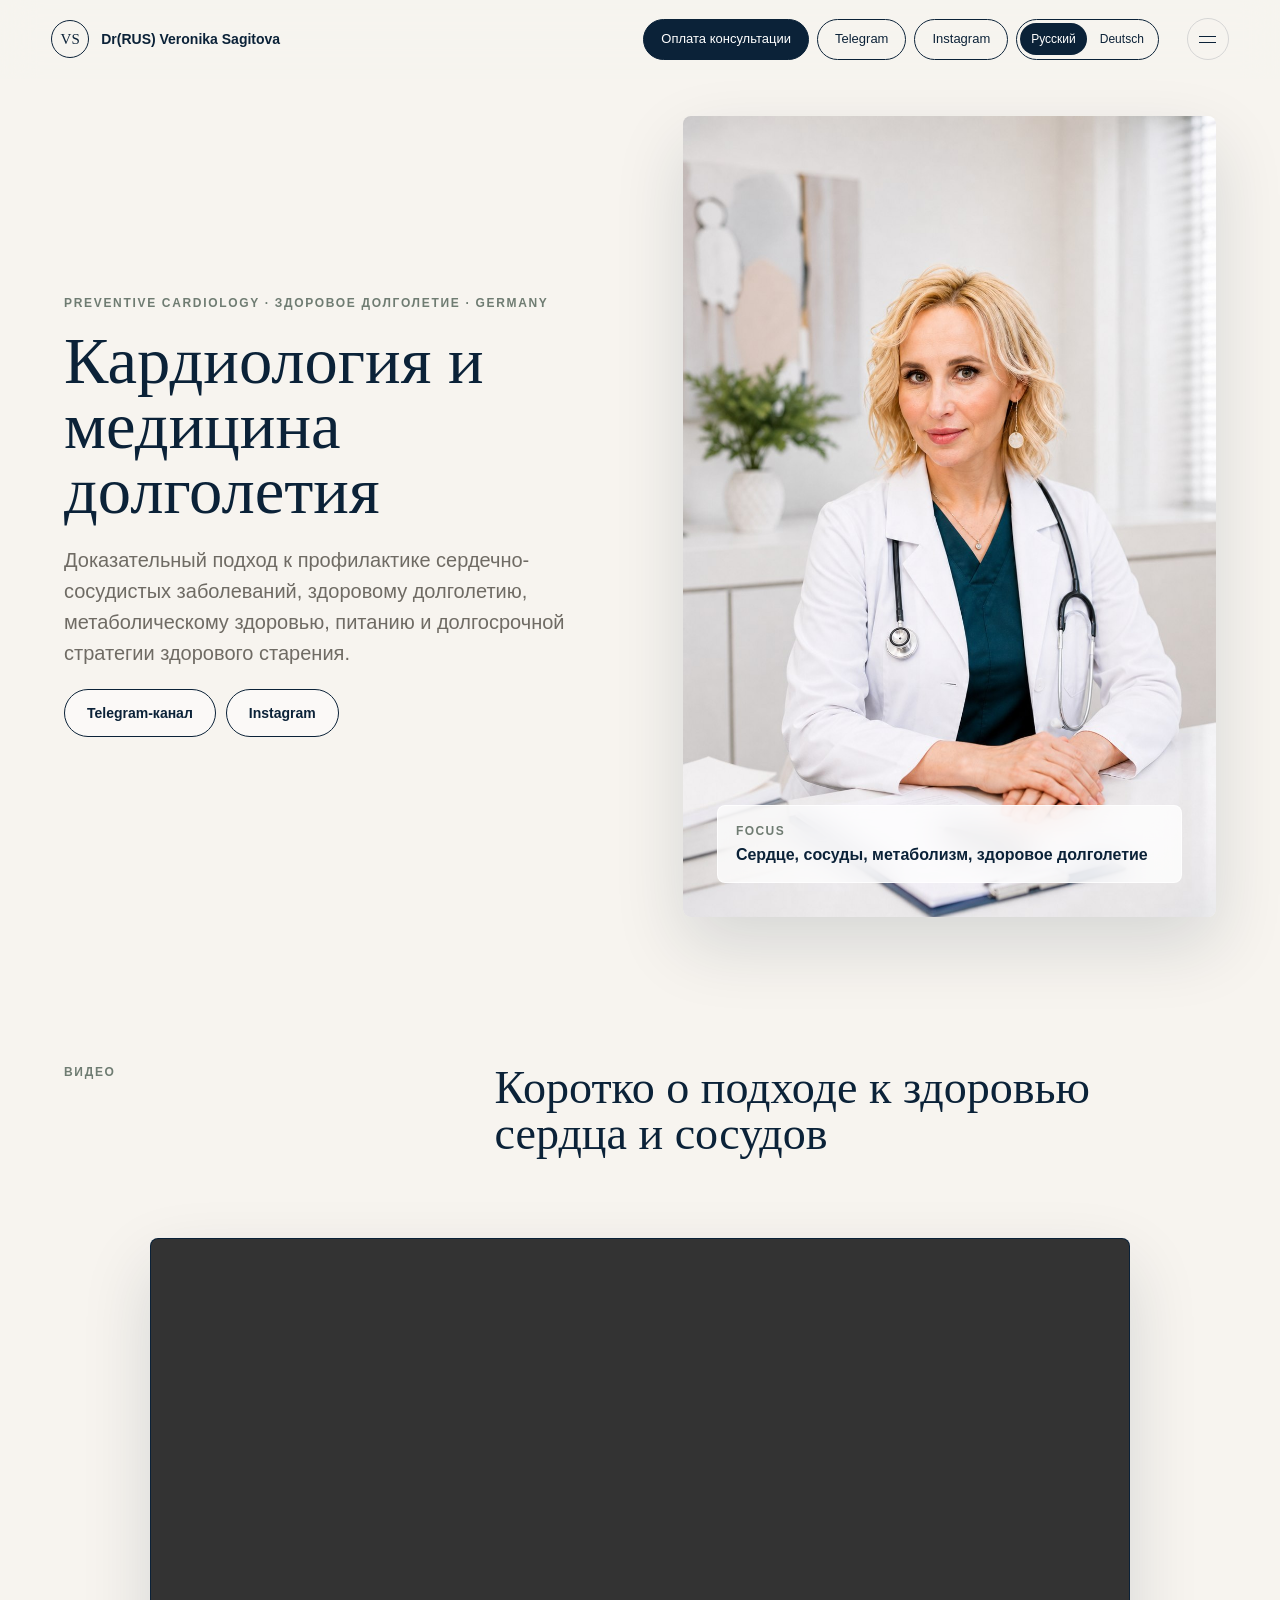
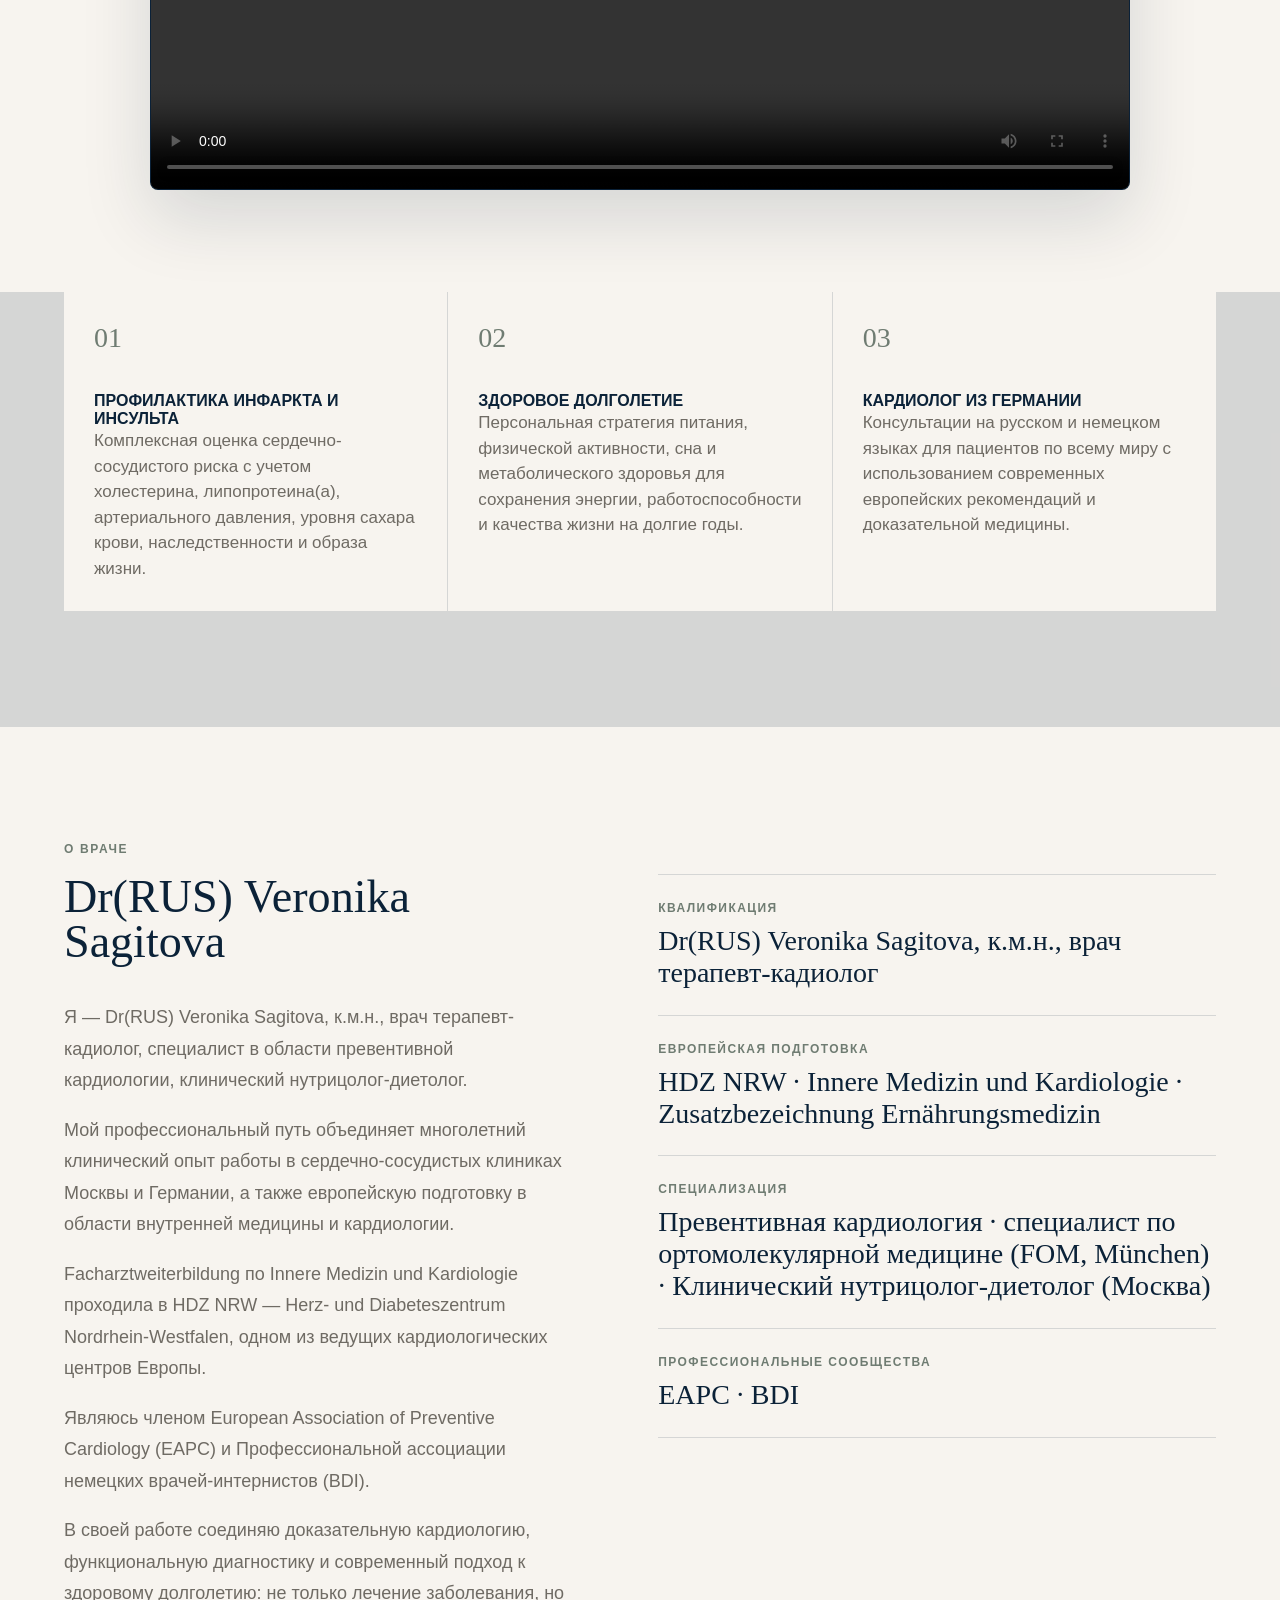
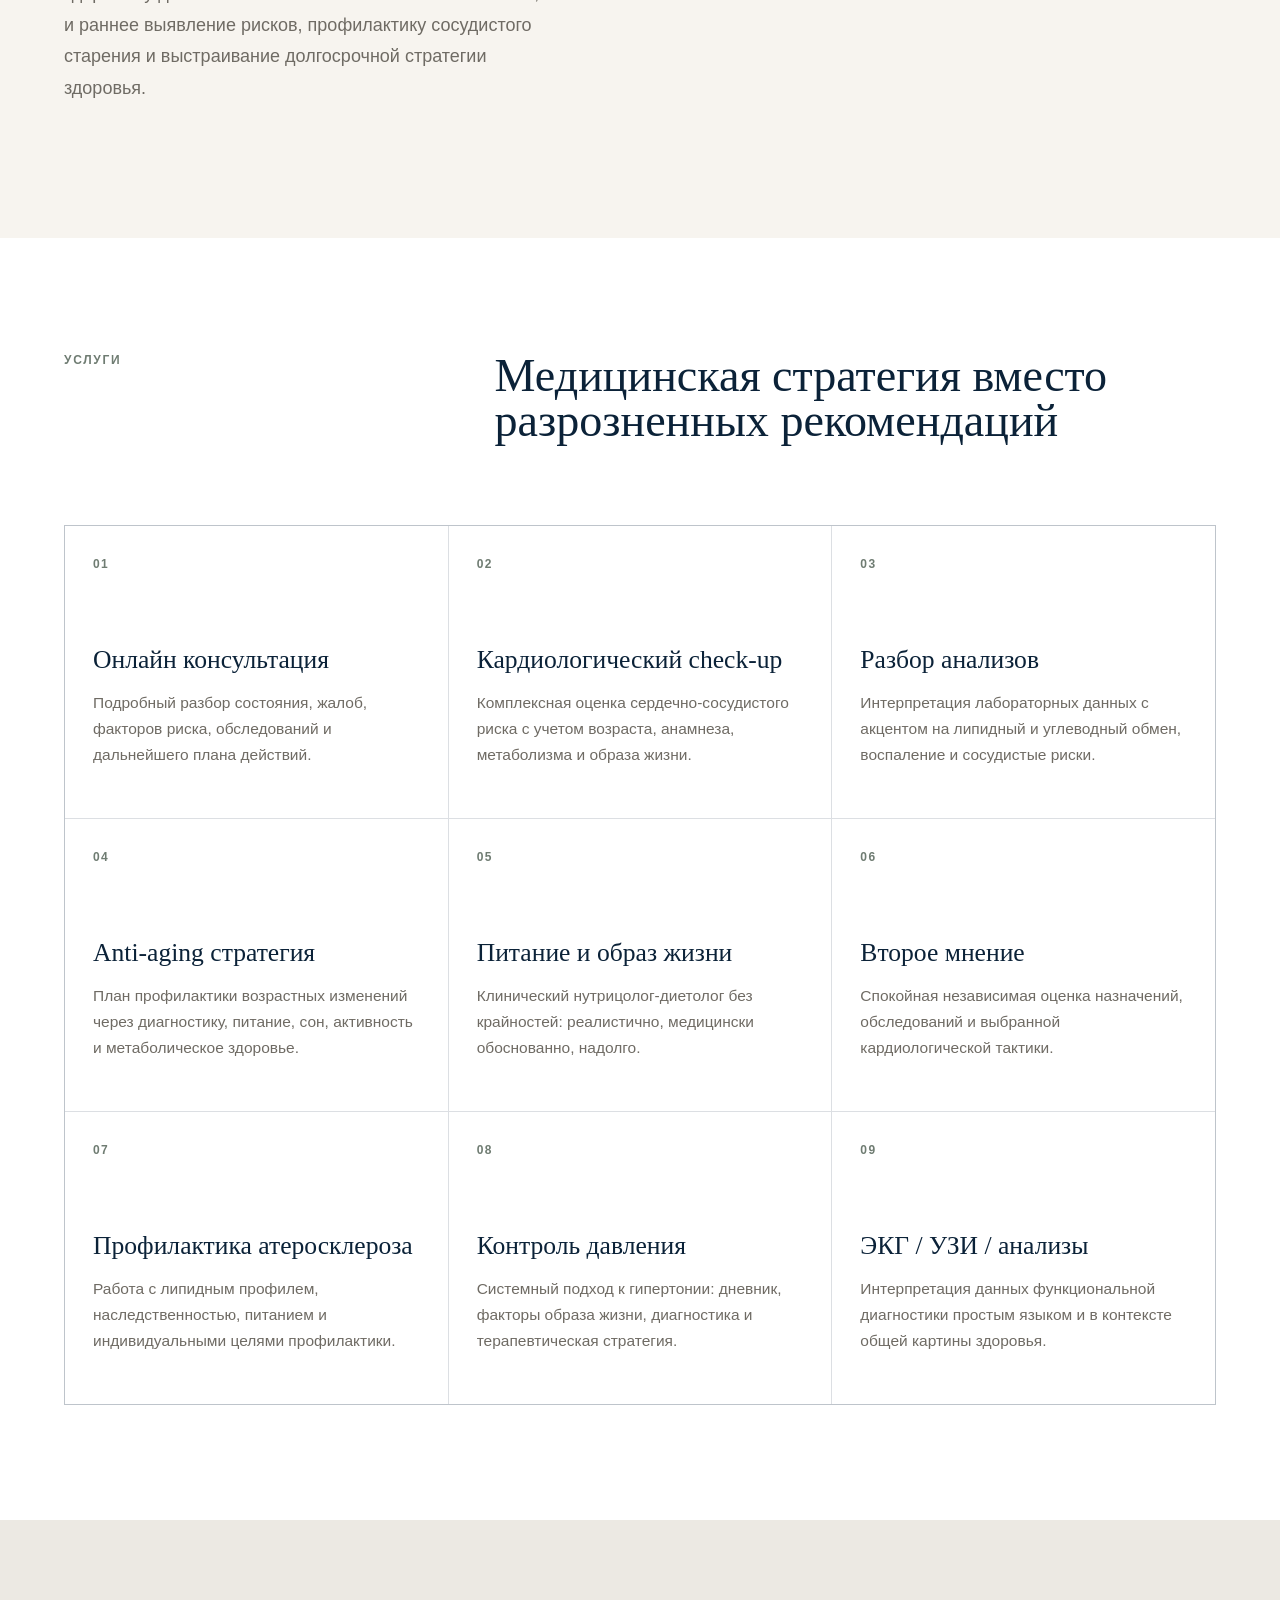
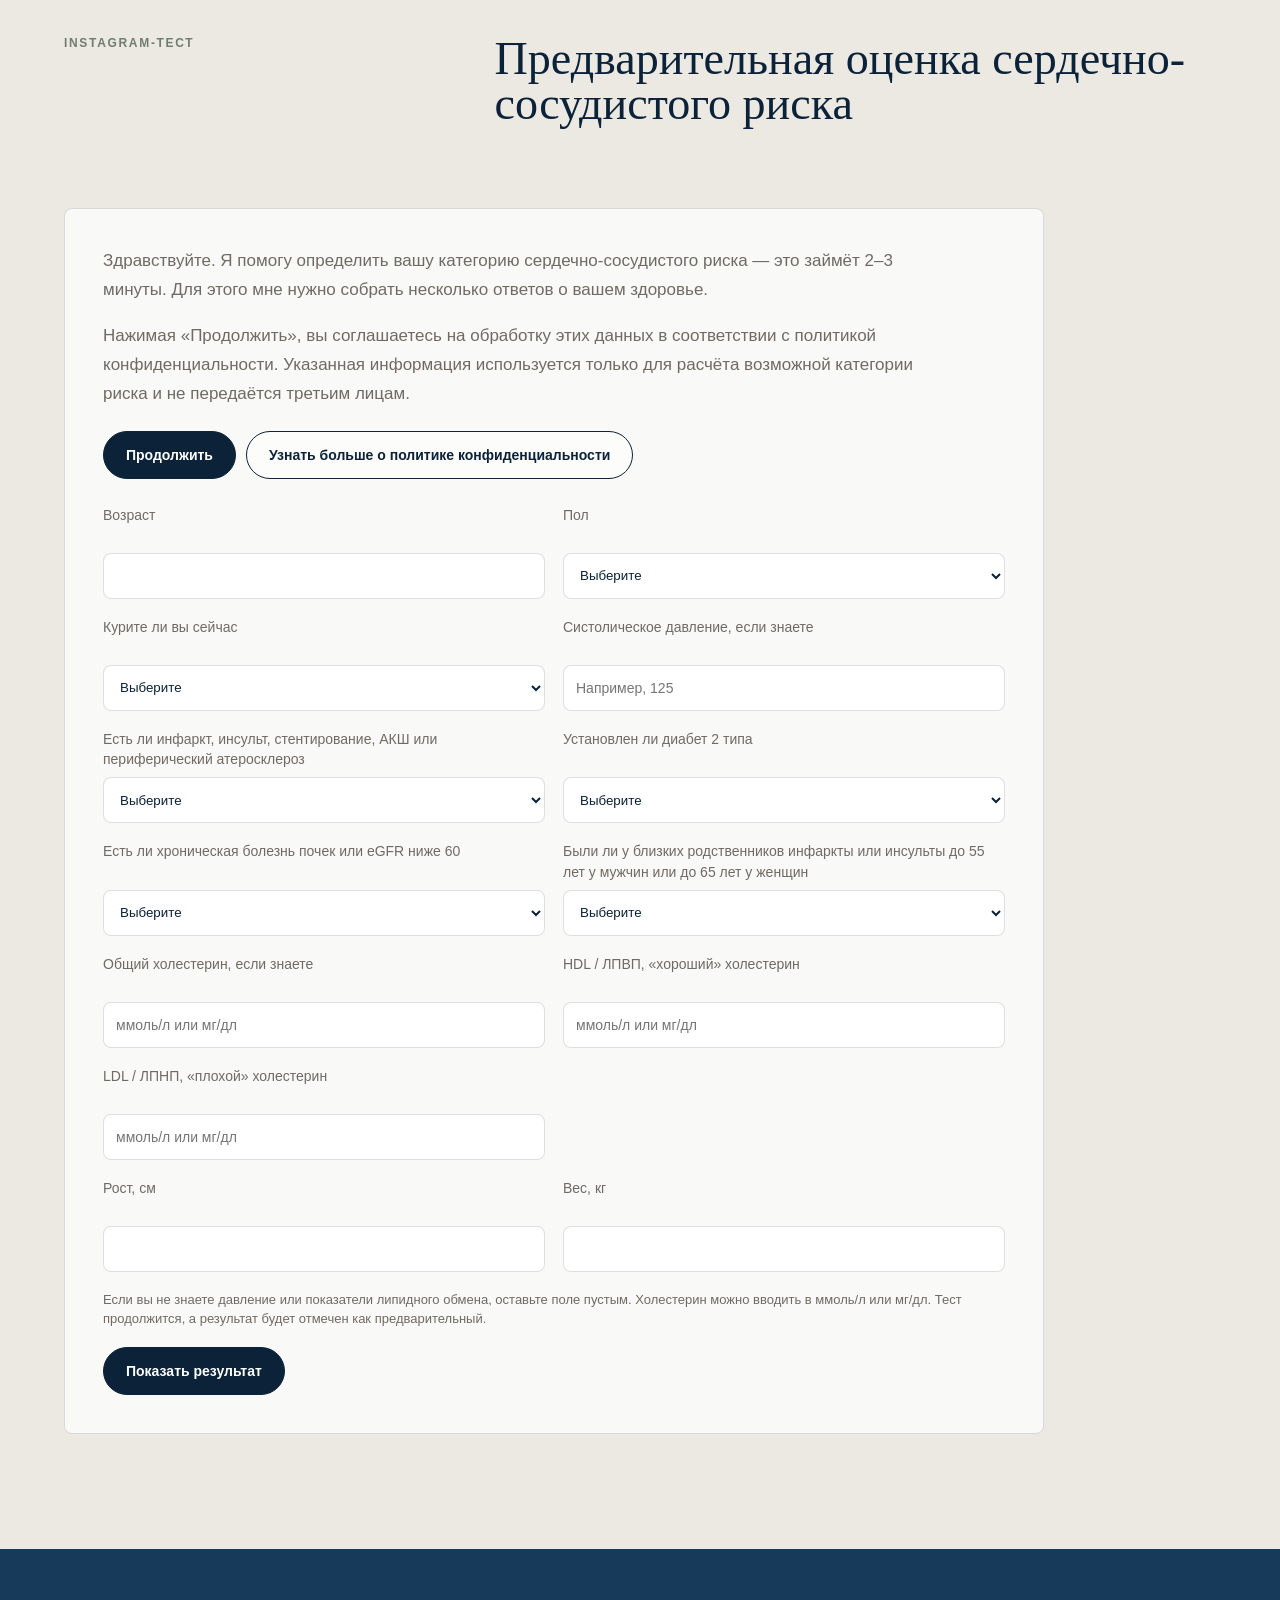
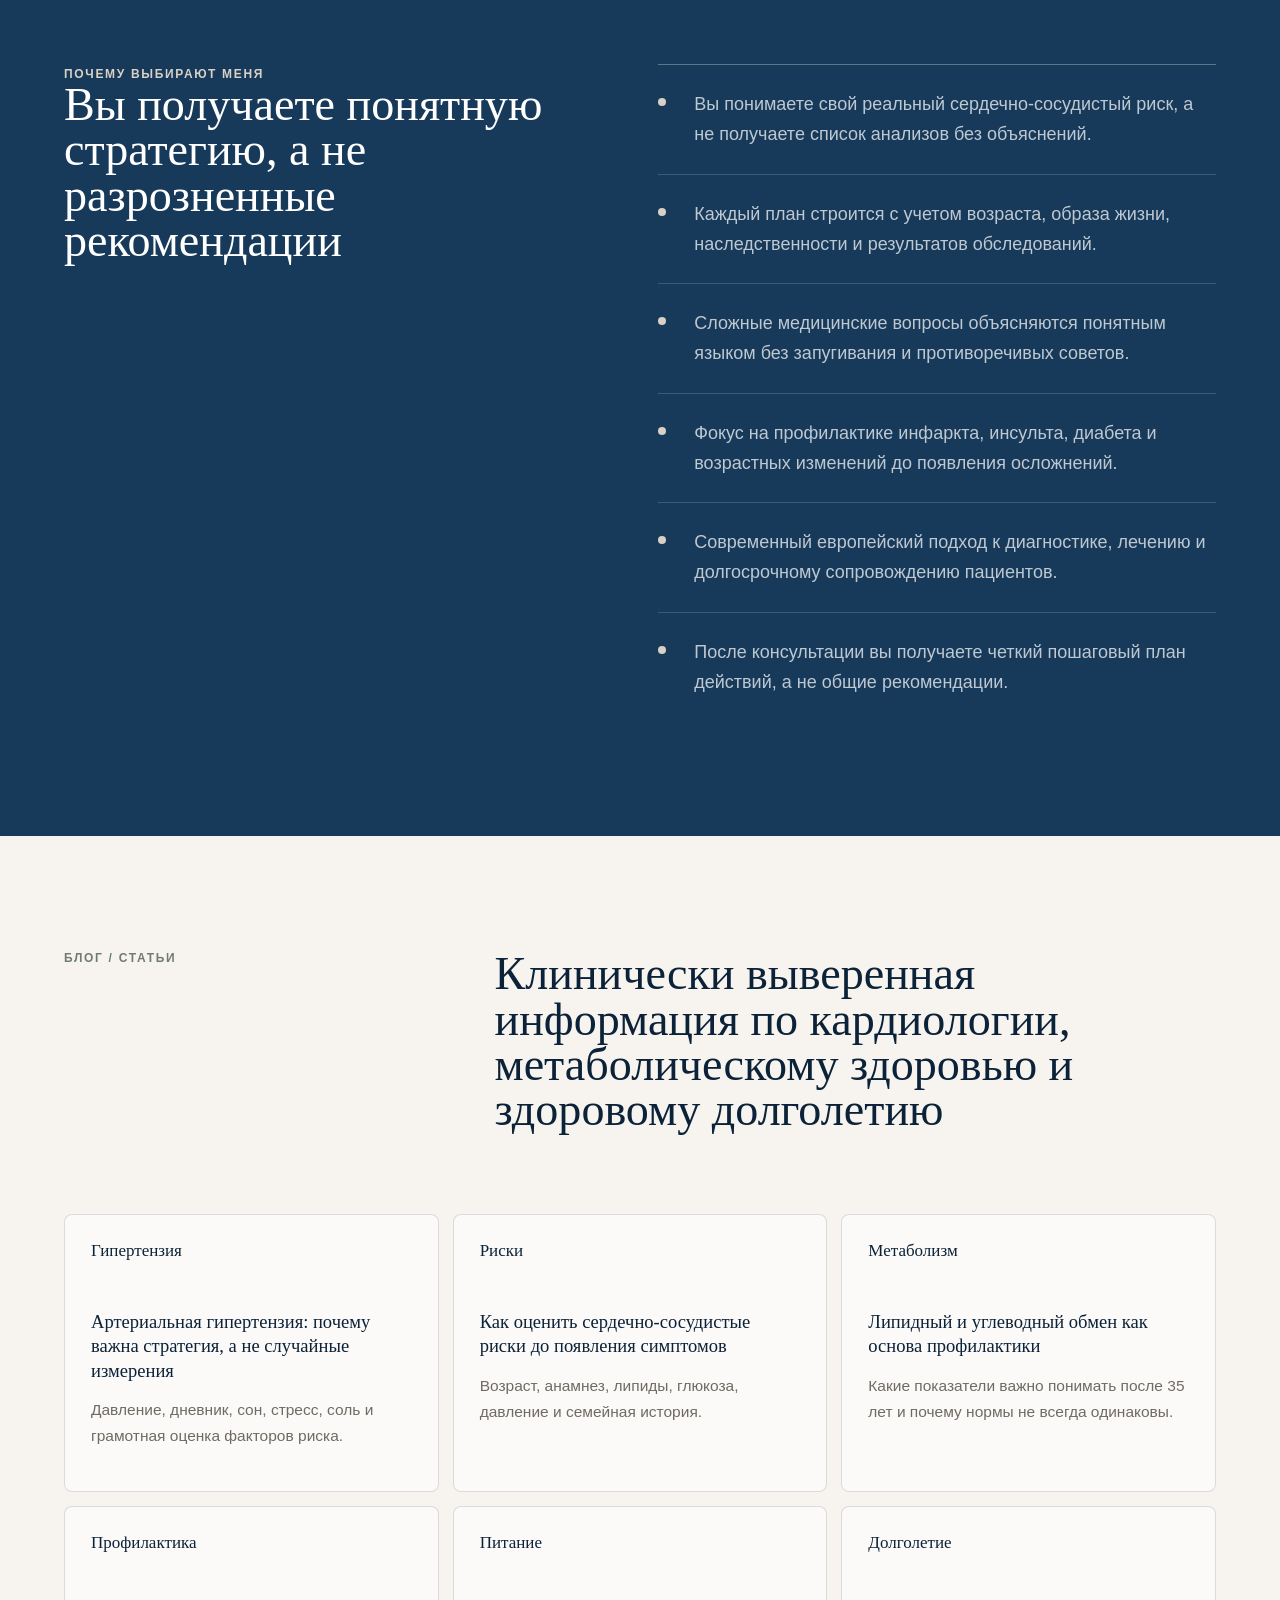
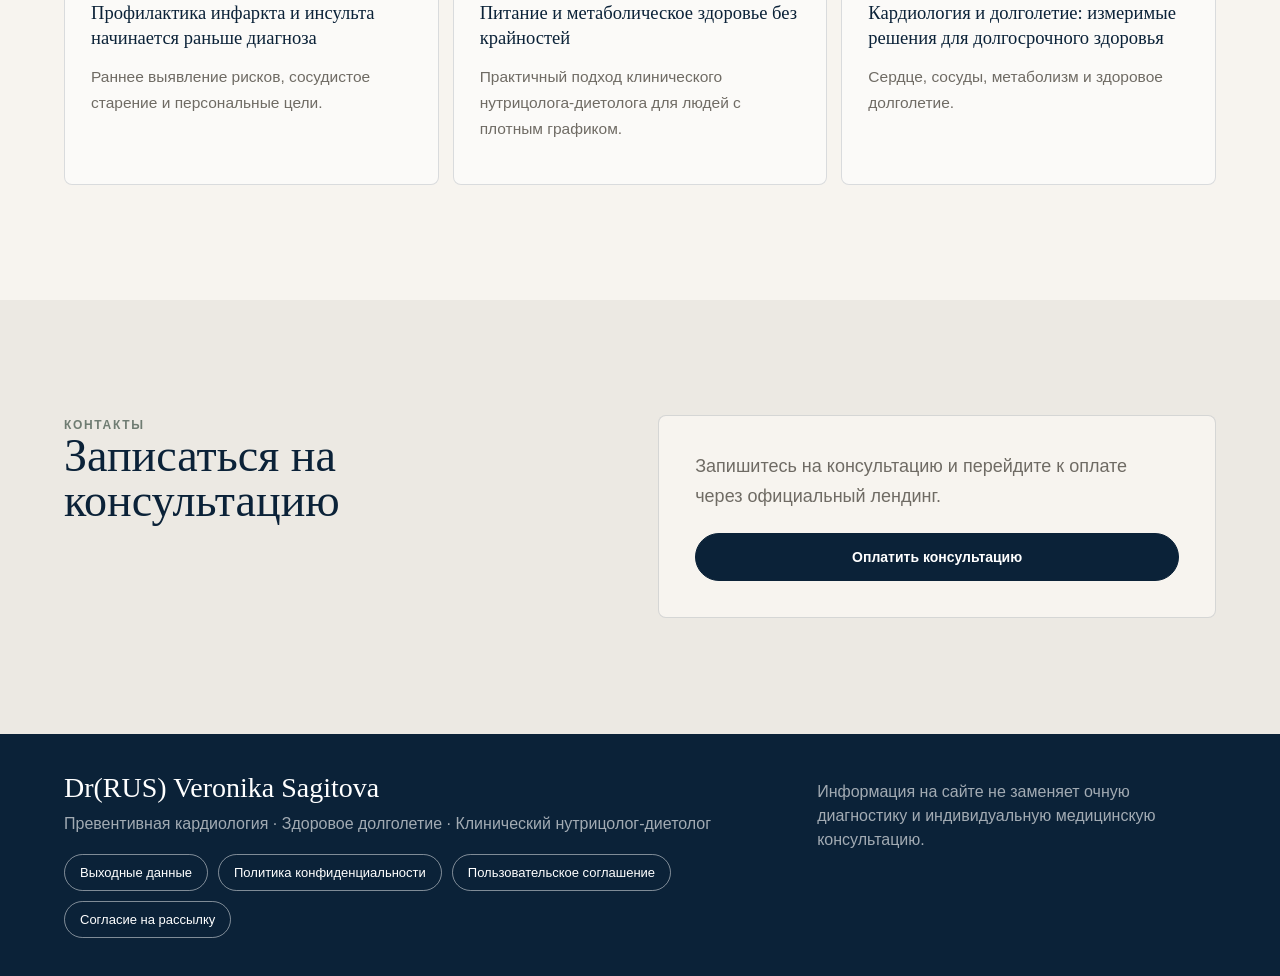
==== commit 833f52d2: "Simplify cardiology headings" ====
--- a/index.html
+++ b/index.html
@@ -3,7 +3,7 @@
 <head>
   <meta charset="UTF-8">
   <meta name="viewport" content="width=device-width, initial-scale=1.0">
-  <title>Dr(RUS) Veronika Sagitova | Превентивная кардиология</title>
+  <title>Dr(RUS) Veronika Sagitova | Кардиология</title>
   <meta name="description" content="Dr(RUS) Veronika Sagitova, к.м.н., врач терапевт-кадиолог, специалист в области превентивной кардиологии, клинический нутрицолог-диетолог. Профилактика сердечно-сосудистых заболеваний для русскоязычных пациентов в Германии и Европе.">
   <meta name="keywords" content="Dr(RUS) Veronika Sagitova, кардиолог Германия, превентивная кардиология, клинический нутрицолог-диетолог, профилактика сердечно-сосудистых заболеваний, гипертония, атеросклероз, онлайн консультация кардиолога">
   <meta name="author" content="Dr(RUS) Veronika Sagitova">
@@ -13,7 +13,7 @@
   <meta property="og:type" content="website">
   <meta property="og:image" content="/veronika-sagitova-photo.jpg">
   <meta name="theme-color" content="#f7f4ef">
-  <link rel="stylesheet" href="styles.css?v=header-name-20260902b">
+  <link rel="stylesheet" href="styles.css?v=header-name-20260902c">
 </head>
 <body>
   <header class="site-header" data-header>
@@ -42,7 +42,7 @@
     <section class="hero section">
       <div class="hero-content reveal">
         <p class="eyebrow">Preventive cardiology · Здоровое долголетие · Germany</p>
-        <h1>Превентивная кардиология и медицина долголетия</h1>
+        <h1>Кардиология и медицина долголетия</h1>
         <p class="hero-lead">Доказательный подход к профилактике сердечно-сосудистых заболеваний, здоровому долголетию, метаболическому здоровью, питанию и долгосрочной стратегии здорового старения.</p>
         <div class="hero-actions hero-socials">
           <a class="btn btn-light" href="https://t.me/cardio_prevention" target="_blank" rel="noopener">Telegram-канал</a>
@@ -280,7 +280,7 @@
         <a class="article-card reveal" href="article-metabolism.html"><span>Метаболизм</span><h3>Липидный и углеводный обмен как основа профилактики</h3><p>Какие показатели важно понимать после 35 лет и почему нормы не всегда одинаковы.</p></a>
         <a class="article-card reveal" href="article-prevention.html"><span>Профилактика</span><h3>Профилактика инфаркта и инсульта начинается раньше диагноза</h3><p>Раннее выявление рисков, сосудистое старение и персональные цели.</p></a>
         <a class="article-card reveal" href="article-nutrition.html"><span>Питание</span><h3>Питание и метаболическое здоровье без крайностей</h3><p>Практичный подход клинического нутрицолога-диетолога для людей с плотным графиком.</p></a>
-        <a class="article-card reveal" href="article-longevity.html"><span>Долголетие</span><h3>Превентивная кардиология и долголетие: измеримые решения для долгосрочного здоровья</h3><p>Сердце, сосуды, метаболизм и здоровое долголетие.</p></a>
+        <a class="article-card reveal" href="article-longevity.html"><span>Долголетие</span><h3>Кардиология и долголетие: измеримые решения для долгосрочного здоровья</h3><p>Сердце, сосуды, метаболизм и здоровое долголетие.</p></a>
       </div>
     </section>
 
@@ -311,7 +311,7 @@
   </footer>
 
   <script src="script.js"></script>
-  <script src="i18n.js?v=de-bdi-20260525"></script>
+  <script src="i18n.js?v=headings-20260913"></script>
   <script>
     (() => {
       const applyLegalLanguage = (lang) => {
--- a/styles.css
+++ b/styles.css
@@ -844,7 +844,7 @@
   transform: translateY(0);
 }
 
-@media (max-width: 1320px) {
+@media (max-width: 1800px) {
   .nav {
     position: fixed;
     inset: 72px 12px auto 12px;
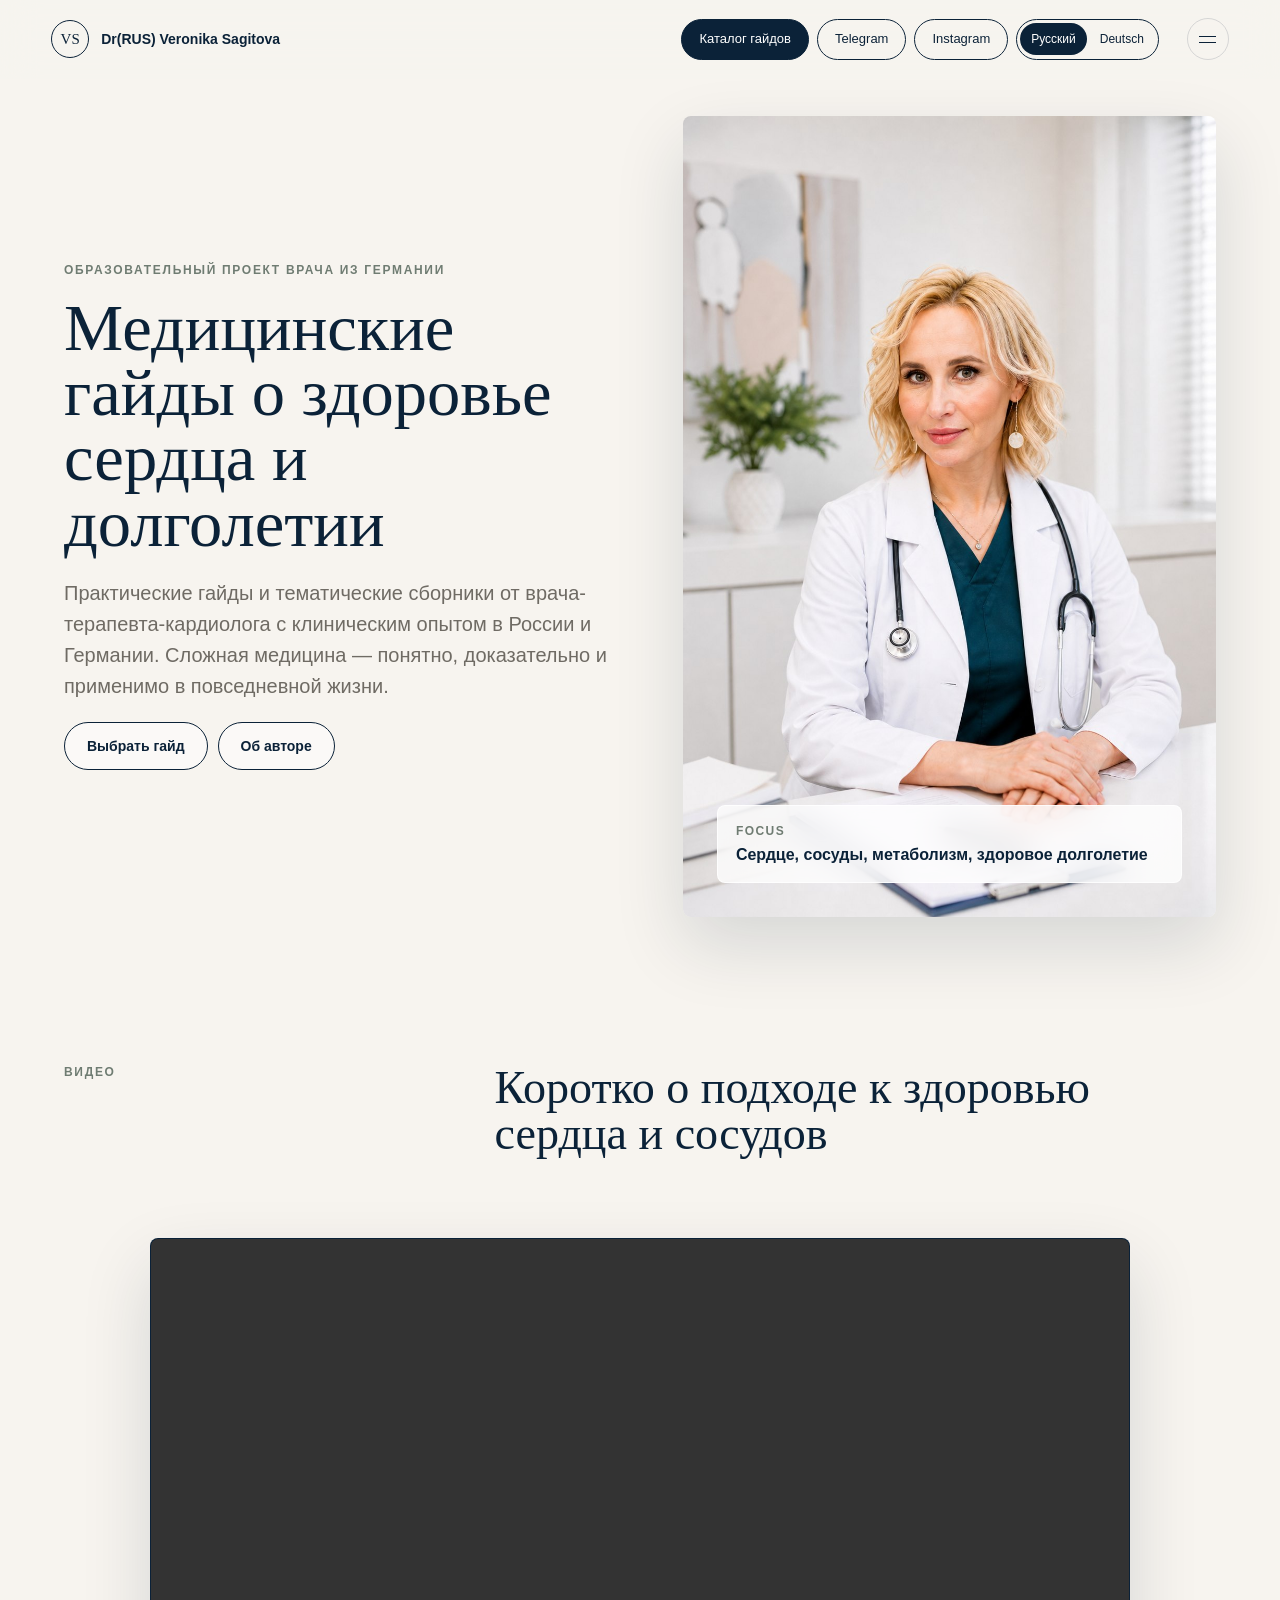
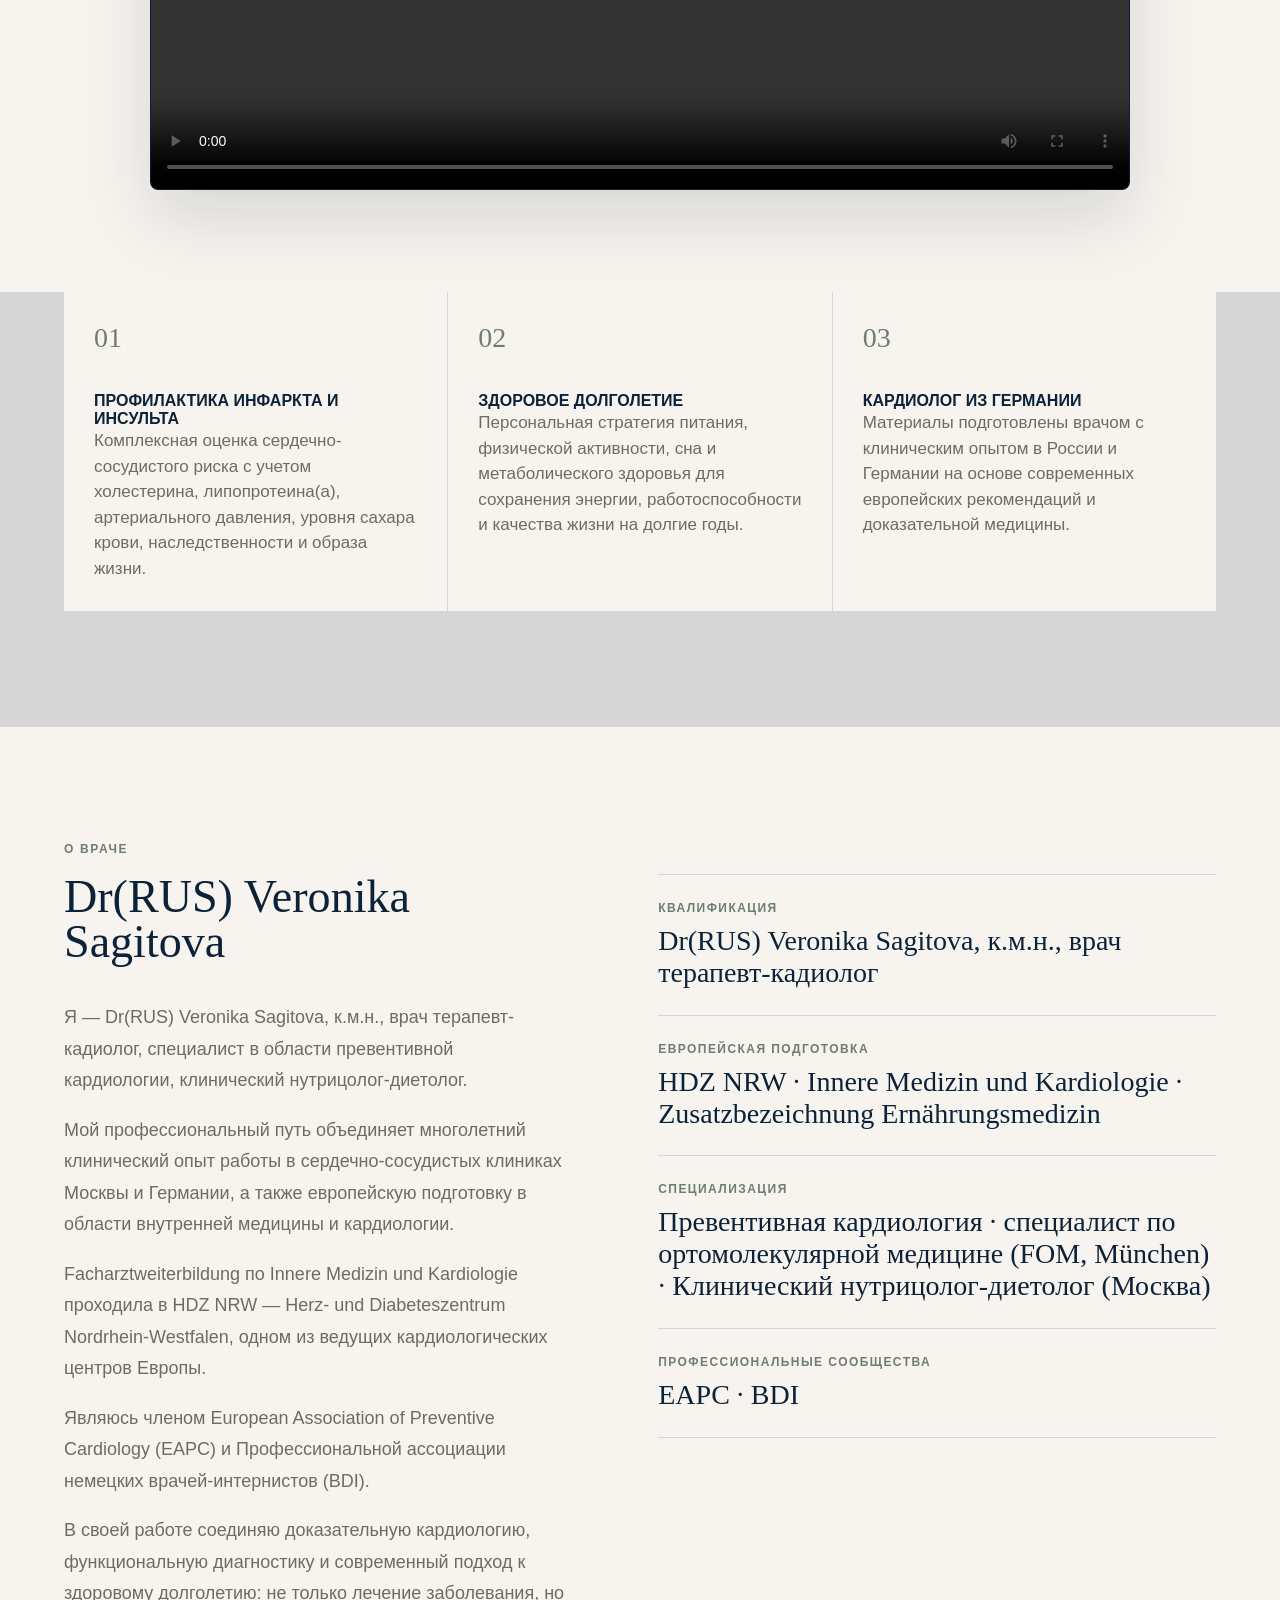
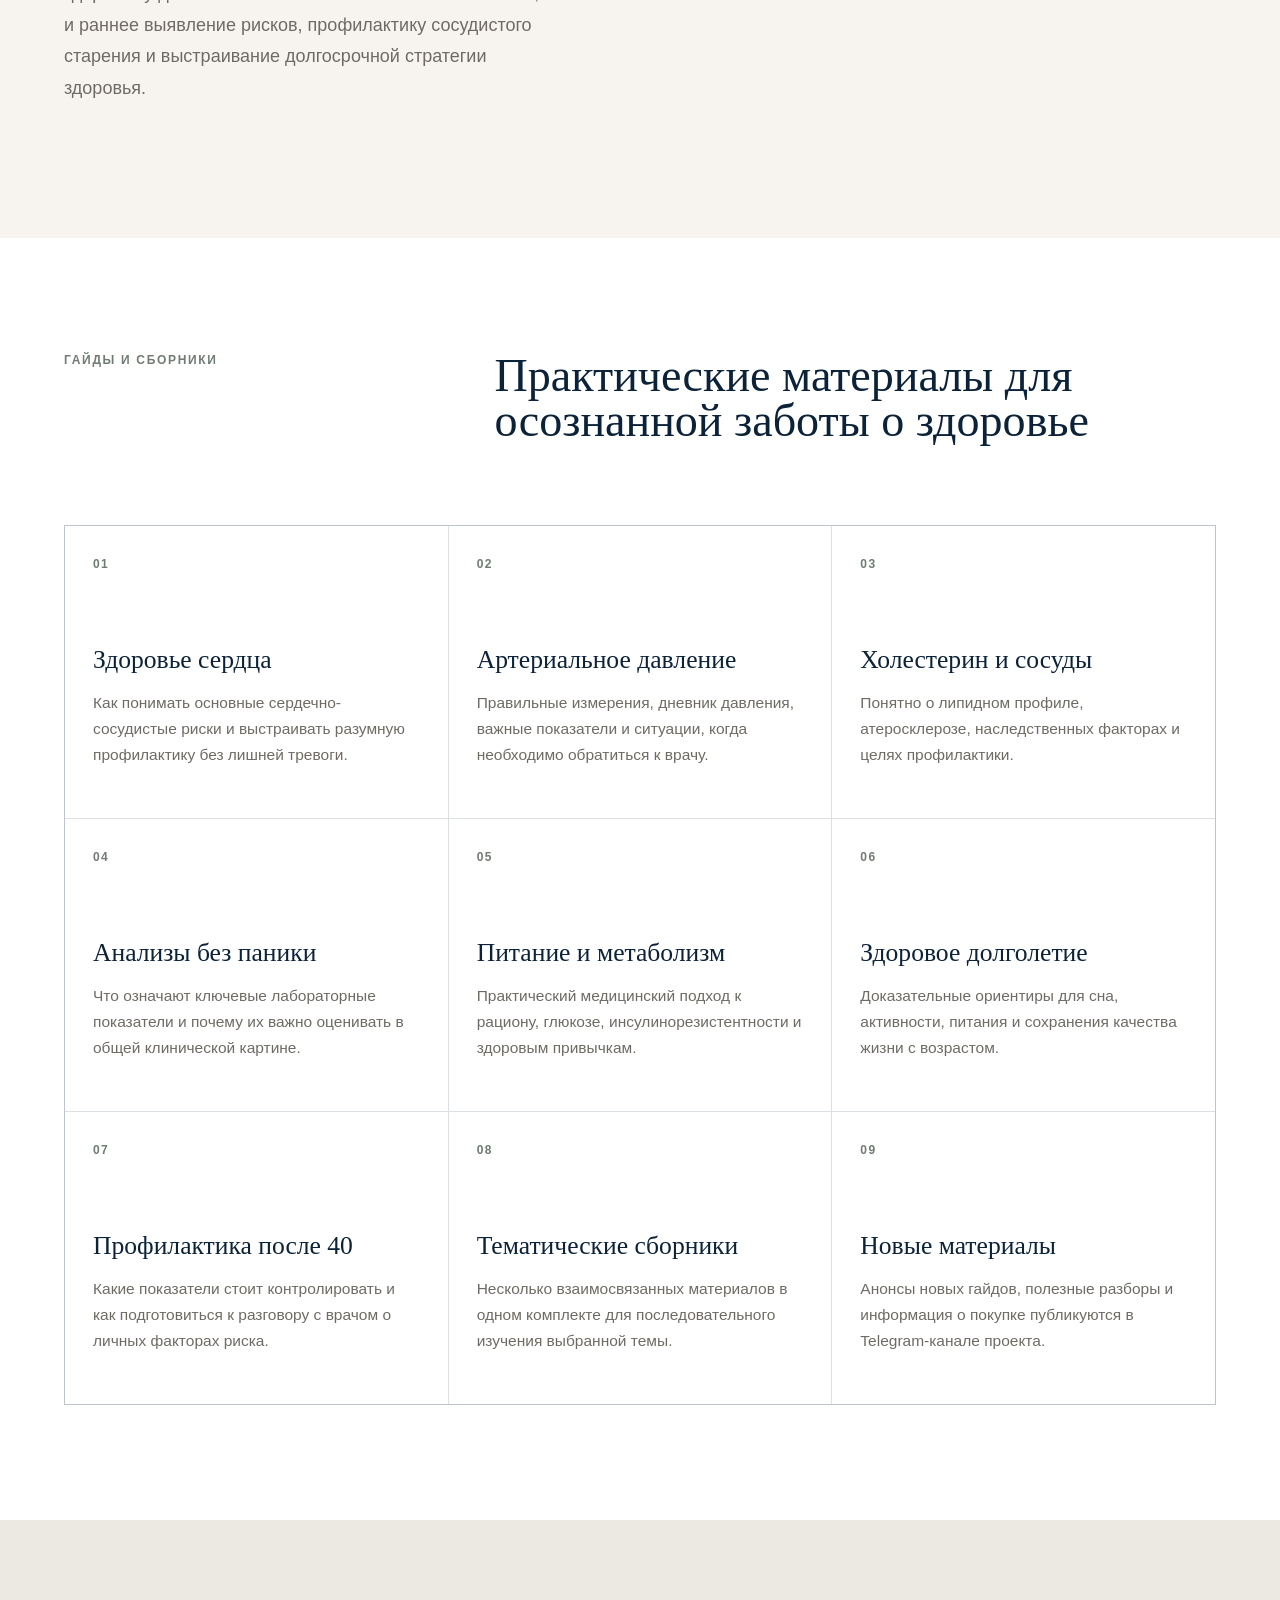
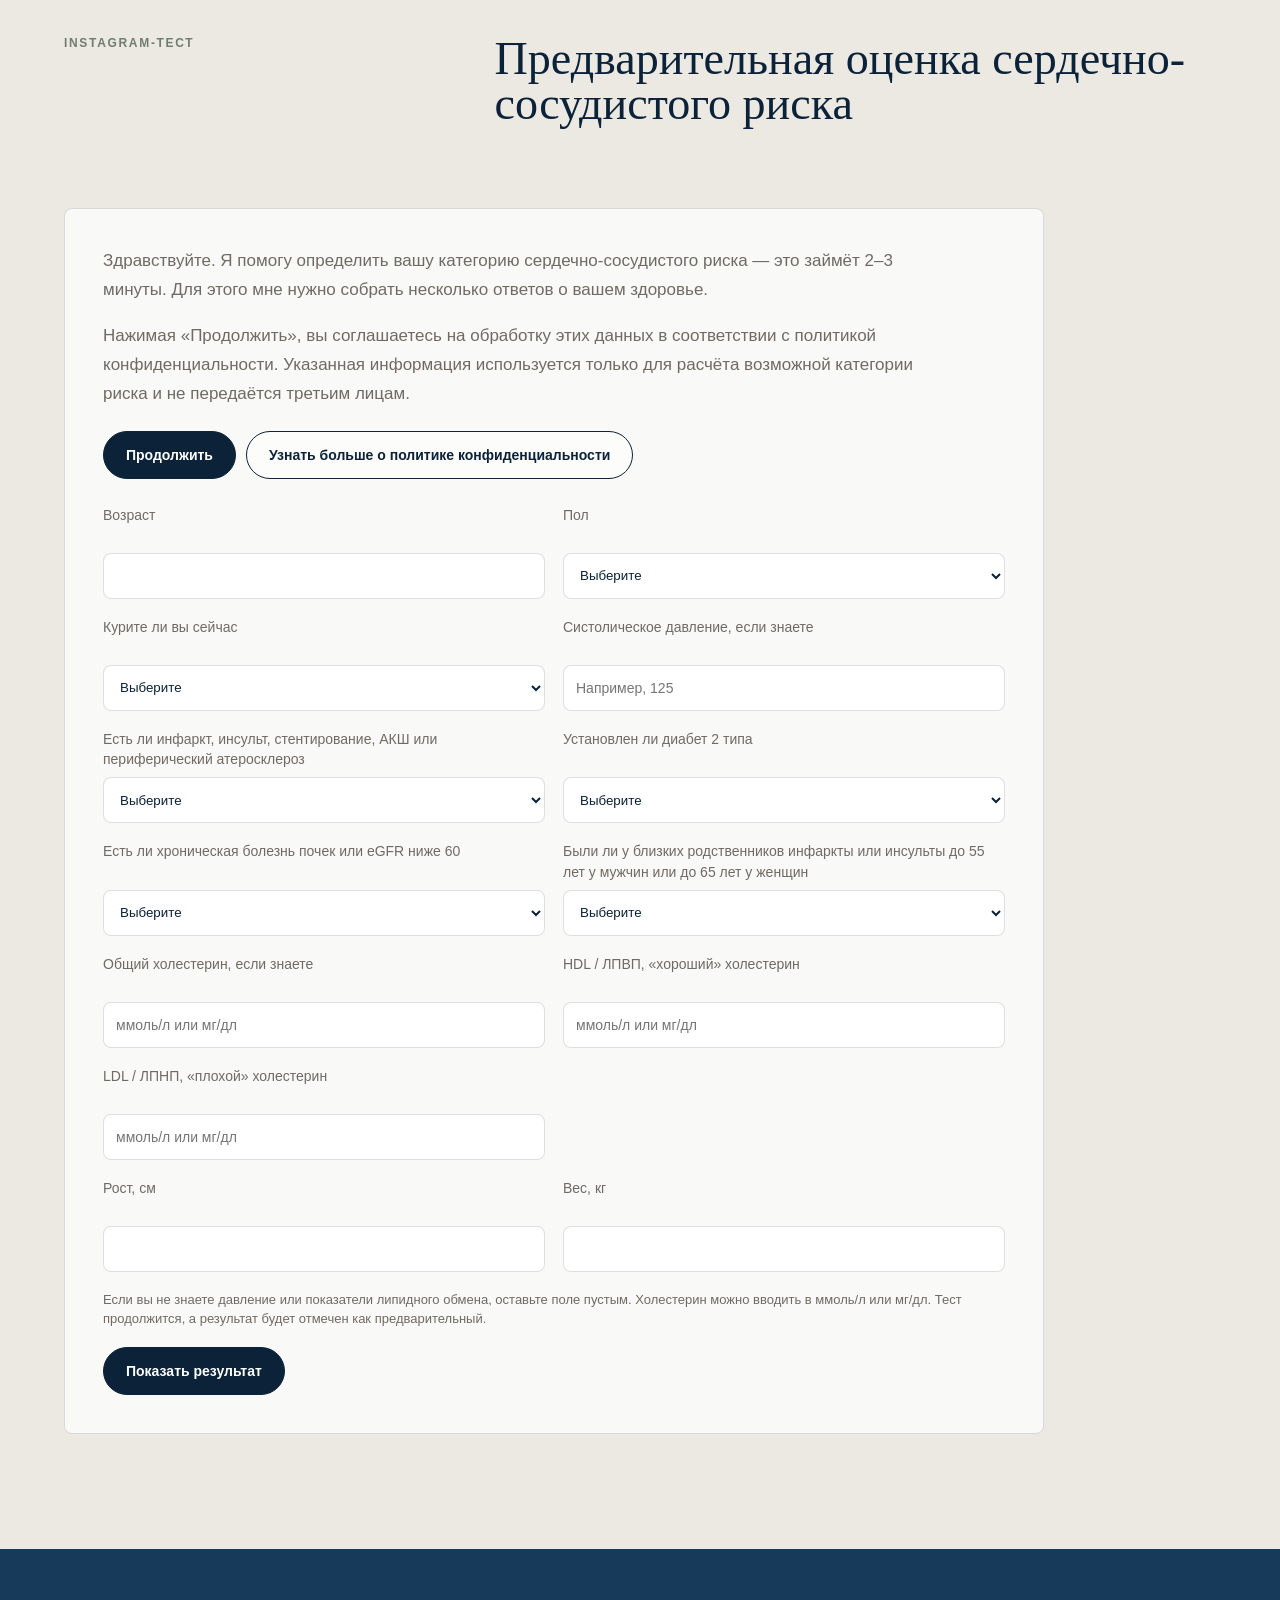
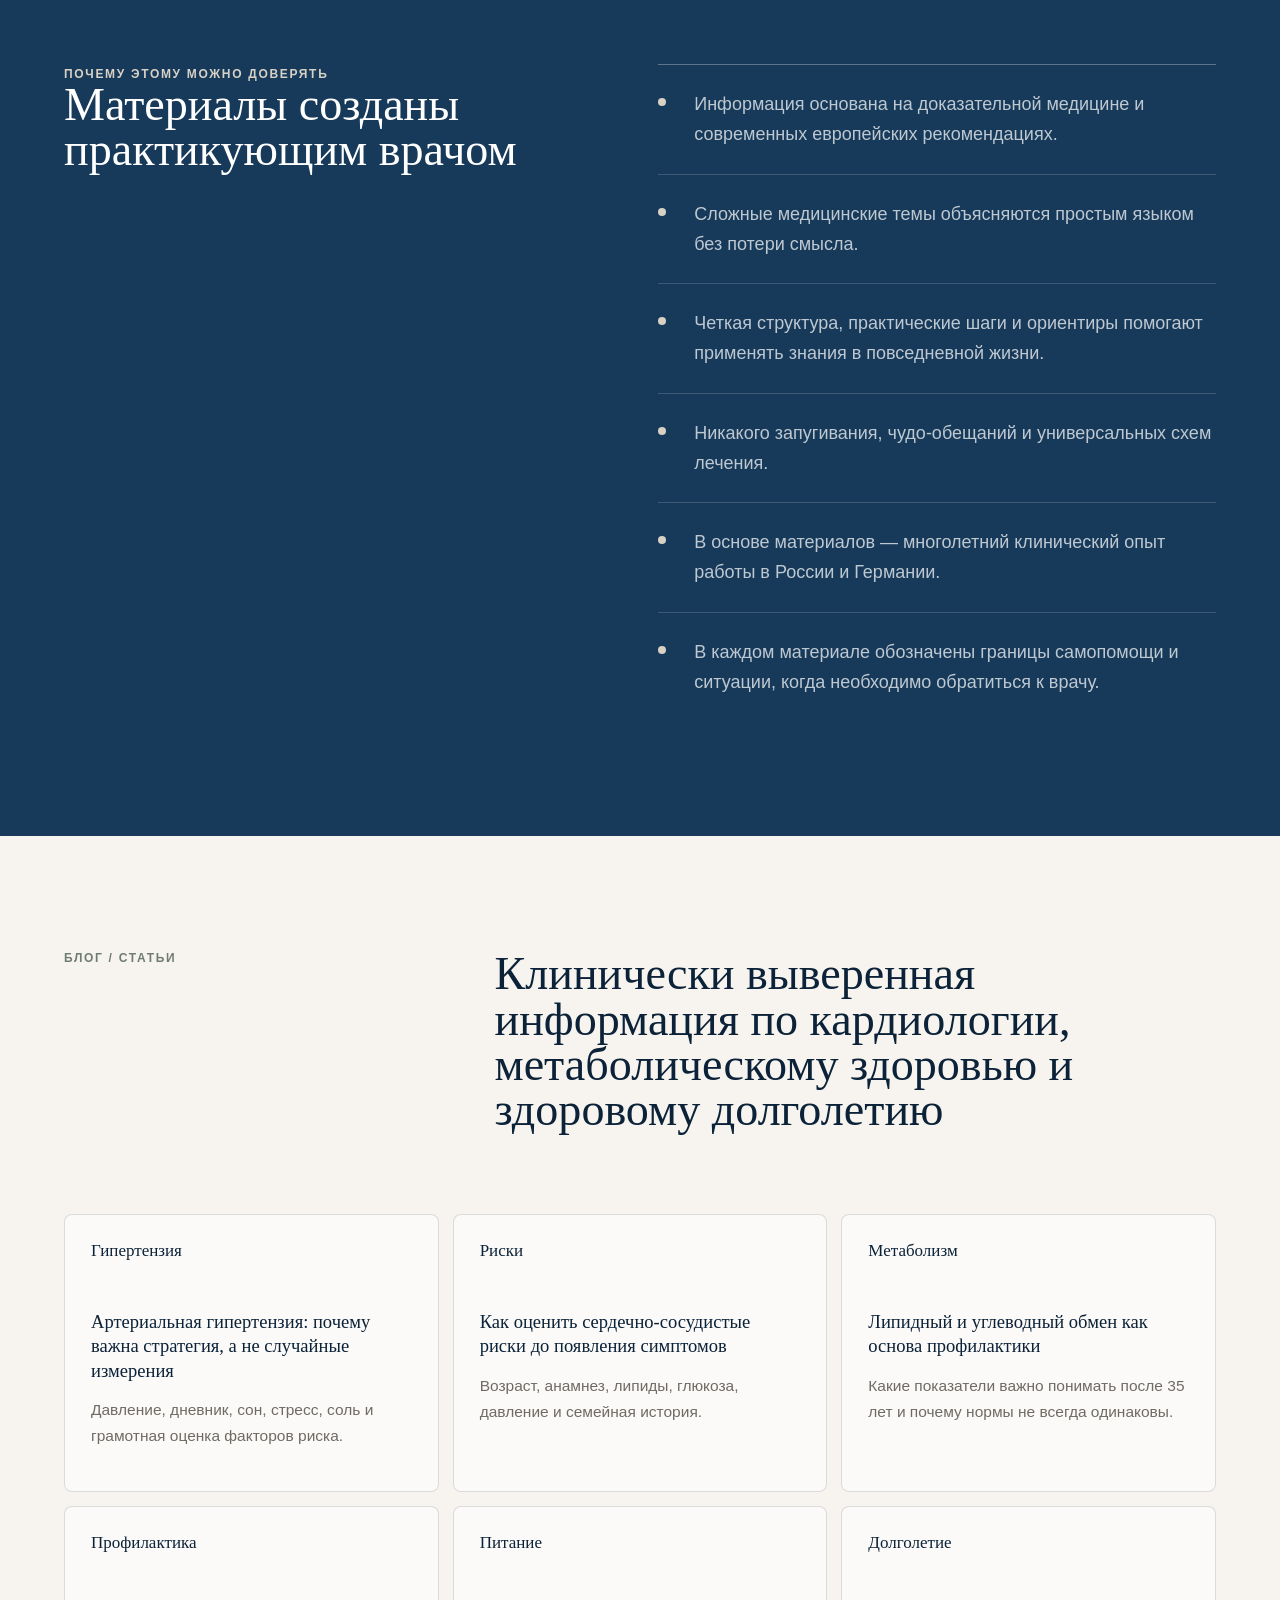
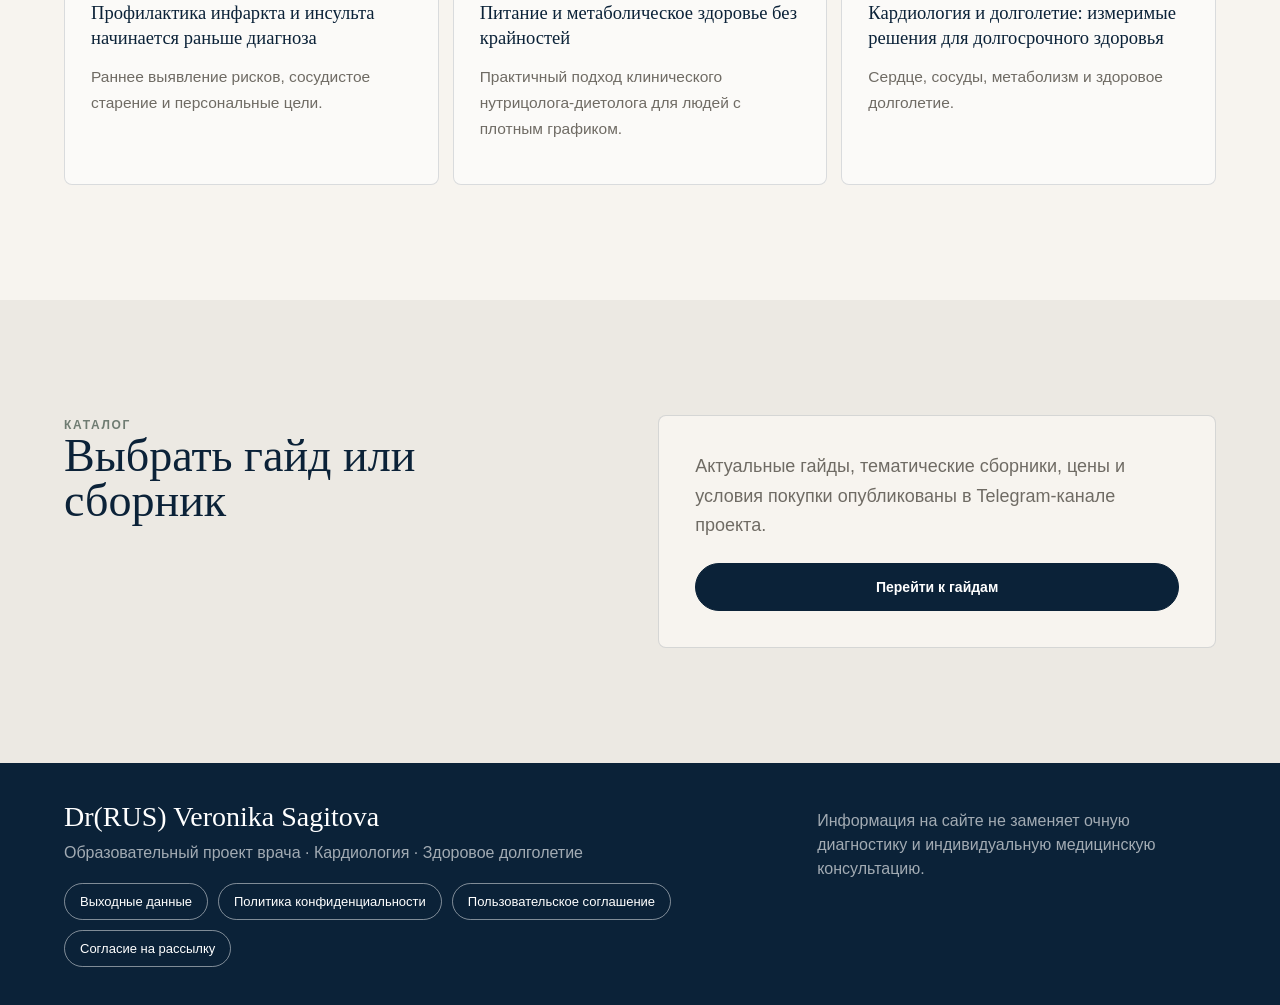
==== commit 9cac428e: "Reposition site as medical education project" ====
--- a/index.html
+++ b/index.html
@@ -1,339 +1,339 @@
-<!DOCTYPE html>
-<html lang="ru">
-<head>
-  <meta charset="UTF-8">
-  <meta name="viewport" content="width=device-width, initial-scale=1.0">
-  <title>Dr(RUS) Veronika Sagitova | Кардиология</title>
-  <meta name="description" content="Dr(RUS) Veronika Sagitova, к.м.н., врач терапевт-кадиолог, специалист в области превентивной кардиологии, клинический нутрицолог-диетолог. Профилактика сердечно-сосудистых заболеваний для русскоязычных пациентов в Германии и Европе.">
-  <meta name="keywords" content="Dr(RUS) Veronika Sagitova, кардиолог Германия, превентивная кардиология, клинический нутрицолог-диетолог, профилактика сердечно-сосудистых заболеваний, гипертония, атеросклероз, онлайн консультация кардиолога">
-  <meta name="author" content="Dr(RUS) Veronika Sagitova">
-  <meta name="robots" content="index, follow">
-  <meta property="og:title" content="Dr(RUS) Veronika Sagitova | Preventive cardiology">
-  <meta property="og:description" content="Доказательная кардиология, функциональная диагностика, здоровое долголетие и профилактика сосудистого старения.">
-  <meta property="og:type" content="website">
-  <meta property="og:image" content="/veronika-sagitova-photo.jpg">
-  <meta name="theme-color" content="#f7f4ef">
+<!DOCTYPE html>
+<html lang="ru">
+<head>
+  <meta charset="UTF-8">
+  <meta name="viewport" content="width=device-width, initial-scale=1.0">
+  <title>Dr(RUS) Veronika Sagitova | Медицинские гайды</title>
+  <meta name="description" content="Образовательный проект врача-терапевта-кардиолога из Германии. Практические медицинские гайды и тематические сборники о здоровье сердца, питании и здоровом долголетии.">
+  <meta name="keywords" content="Dr(RUS) Veronika Sagitova, медицинские гайды, кардиолог Германия, здоровье сердца, артериальное давление, холестерин, питание, здоровое долголетие">
+  <meta name="author" content="Dr(RUS) Veronika Sagitova">
+  <meta name="robots" content="index, follow">
+  <meta property="og:title" content="Dr(RUS) Veronika Sagitova | Медицинские гайды">
+  <meta property="og:description" content="Практические гайды и тематические сборники от опытного врача из Германии.">
+  <meta property="og:type" content="website">
+  <meta property="og:image" content="/veronika-sagitova-photo.jpg">
+  <meta name="theme-color" content="#f7f4ef">
   <link rel="stylesheet" href="styles.css?v=header-name-20260902c">
-</head>
-<body>
-  <header class="site-header" data-header>
-    <a class="brand" href="#top" aria-label="Dr(RUS) Veronika Sagitova">
-      <span>VS</span>
-      <strong>Dr(RUS) Veronika Sagitova</strong>
-    </a>
-    <nav class="nav" aria-label="Основная навигация">
-      <a href="#about">Обо мне</a>
-      <a href="#services">Услуги</a>
-      <a href="#risk-test">Тест риска</a>
-      <a href="#why">Подход</a>
-      <a href="#journal">Статьи</a>
-    </nav>
-    <div class="header-socials" aria-label="Социальные сети">
-      <a class="header-cta header-payment" href="#contacts">Оплата консультации</a>
-      <a class="header-cta" href="https://t.me/cardio_prevention" target="_blank" rel="noopener">Telegram</a>
-      <a class="header-cta" href="https://www.instagram.com/sagitova_doc/" target="_blank" rel="noopener">Instagram</a>
-    </div>
-    <button class="menu-toggle" type="button" aria-label="Открыть меню" aria-expanded="false" data-menu-toggle>
-      <span></span><span></span>
-    </button>
-  </header>
-
-  <main id="top">
-    <section class="hero section">
-      <div class="hero-content reveal">
-        <p class="eyebrow">Preventive cardiology · Здоровое долголетие · Germany</p>
-        <h1>Кардиология и медицина долголетия</h1>
-        <p class="hero-lead">Доказательный подход к профилактике сердечно-сосудистых заболеваний, здоровому долголетию, метаболическому здоровью, питанию и долгосрочной стратегии здорового старения.</p>
-        <div class="hero-actions hero-socials">
-          <a class="btn btn-light" href="https://t.me/cardio_prevention" target="_blank" rel="noopener">Telegram-канал</a>
-          <a class="btn btn-light" href="https://www.instagram.com/sagitova_doc/" target="_blank" rel="noopener">Instagram</a>
-        </div>
-      </div>
-      <div class="hero-visual reveal">
-        <picture><img src="[data-uri]" alt="Dr(RUS) Veronika Sagitova, врач терапевт-кадиолог" width="1024" height="1536" fetchpriority="high"></picture>
-        <div class="hero-card">
-          <span>Focus</span>
-          <strong>Сердце, сосуды, метаболизм, здоровое долголетие</strong>
-        </div>
-      </div>
-    </section>
-
-    <section class="section audience-video" aria-labelledby="audience-video-title">
+</head>
+<body>
+  <header class="site-header" data-header>
+    <a class="brand" href="#top" aria-label="Dr(RUS) Veronika Sagitova">
+      <span>VS</span>
+      <strong>Dr(RUS) Veronika Sagitova</strong>
+    </a>
+    <nav class="nav" aria-label="Основная навигация">
+      <a href="#about">Обо мне</a>
+      <a href="#guides">Гайды</a>
+      <a href="#risk-test">Тест риска</a>
+      <a href="#why">Подход</a>
+      <a href="#journal">Статьи</a>
+    </nav>
+    <div class="header-socials" aria-label="Социальные сети">
+      <a class="header-cta header-payment" href="#guides">Каталог гайдов</a>
+      <a class="header-cta" href="https://t.me/cardio_prevention" target="_blank" rel="noopener">Telegram</a>
+      <a class="header-cta" href="https://www.instagram.com/sagitova_doc/" target="_blank" rel="noopener">Instagram</a>
+    </div>
+    <button class="menu-toggle" type="button" aria-label="Открыть меню" aria-expanded="false" data-menu-toggle>
+      <span></span><span></span>
+    </button>
+  </header>
+
+  <main id="top">
+    <section class="hero section">
+      <div class="hero-content reveal">
+        <p class="eyebrow">Образовательный проект врача из Германии</p>
+        <h1>Медицинские гайды о здоровье сердца и долголетии</h1>
+        <p class="hero-lead">Практические гайды и тематические сборники от врача-терапевта-кардиолога с клиническим опытом в России и Германии. Сложная медицина — понятно, доказательно и применимо в повседневной жизни.</p>
+        <div class="hero-actions hero-socials">
+          <a class="btn btn-light" href="#guides">Выбрать гайд</a>
+          <a class="btn btn-light" href="#about">Об авторе</a>
+        </div>
+      </div>
+      <div class="hero-visual reveal">
+        <picture><img src="[data-uri]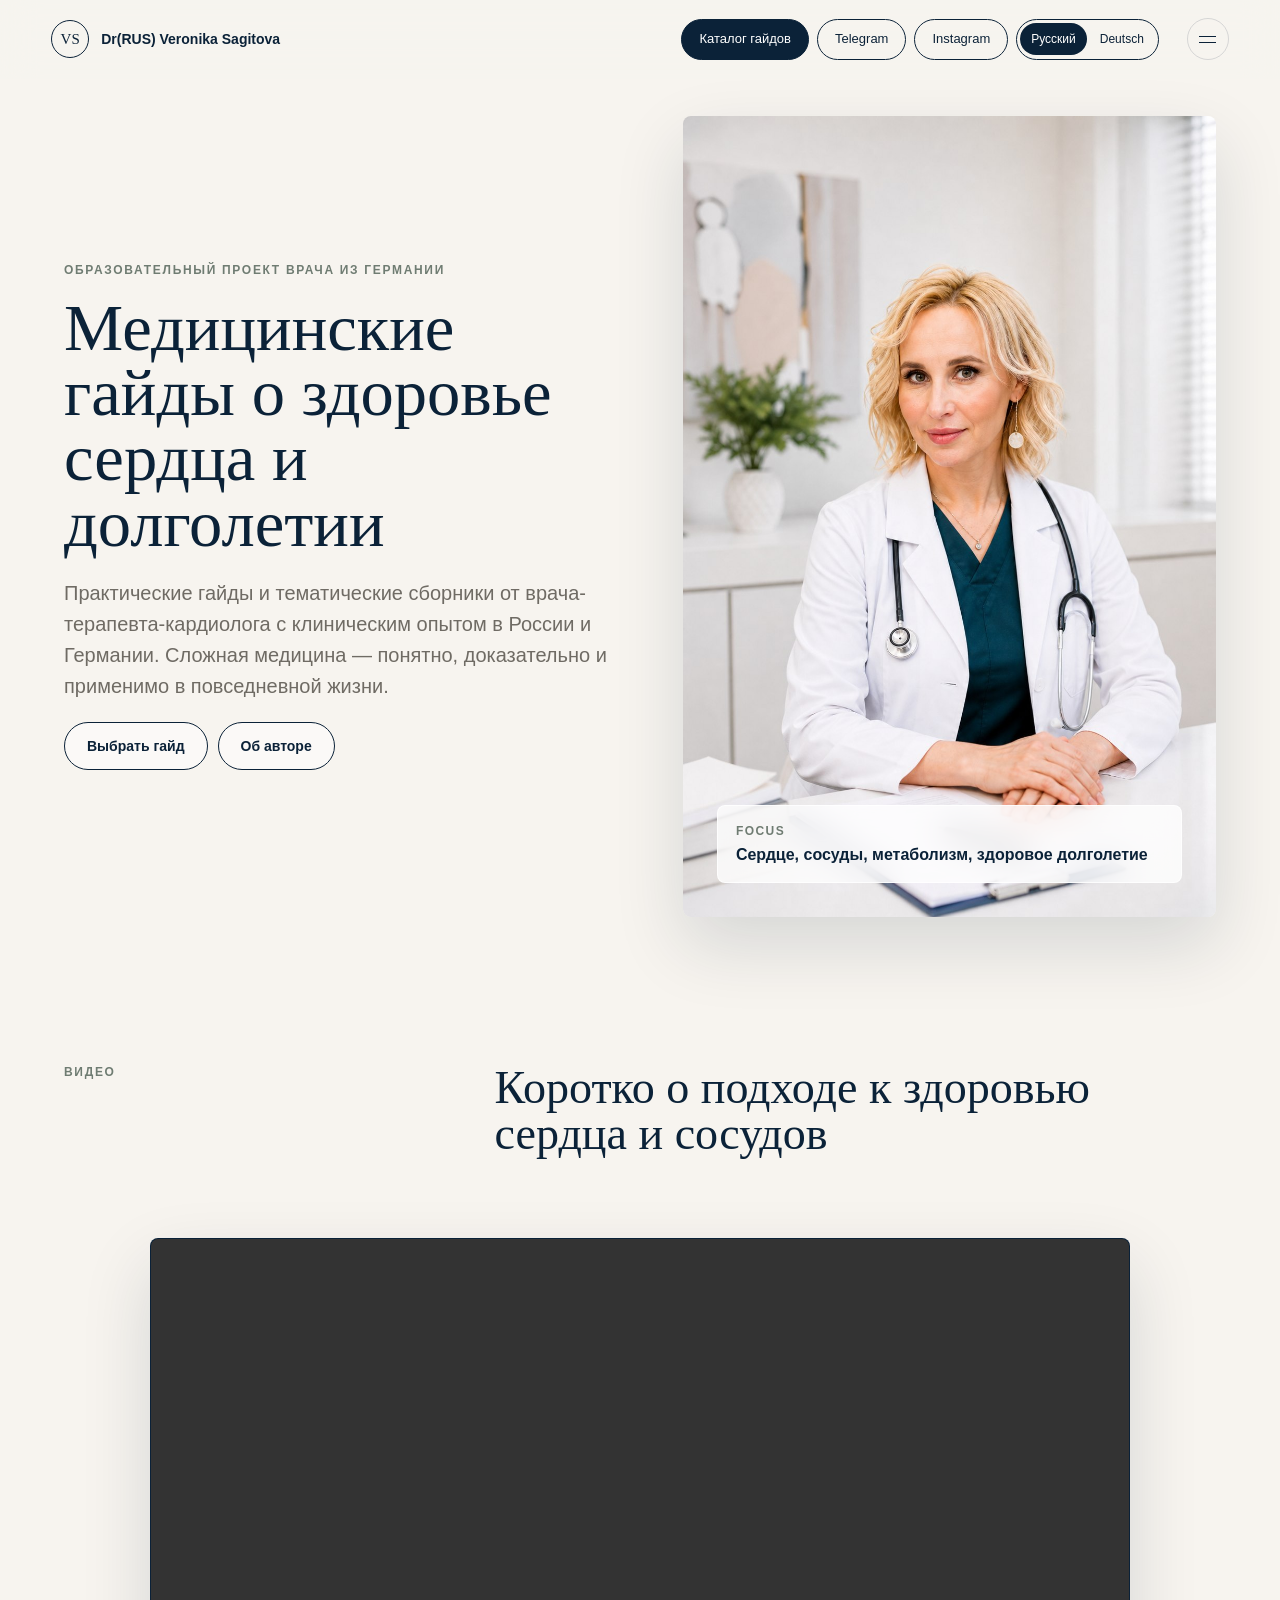
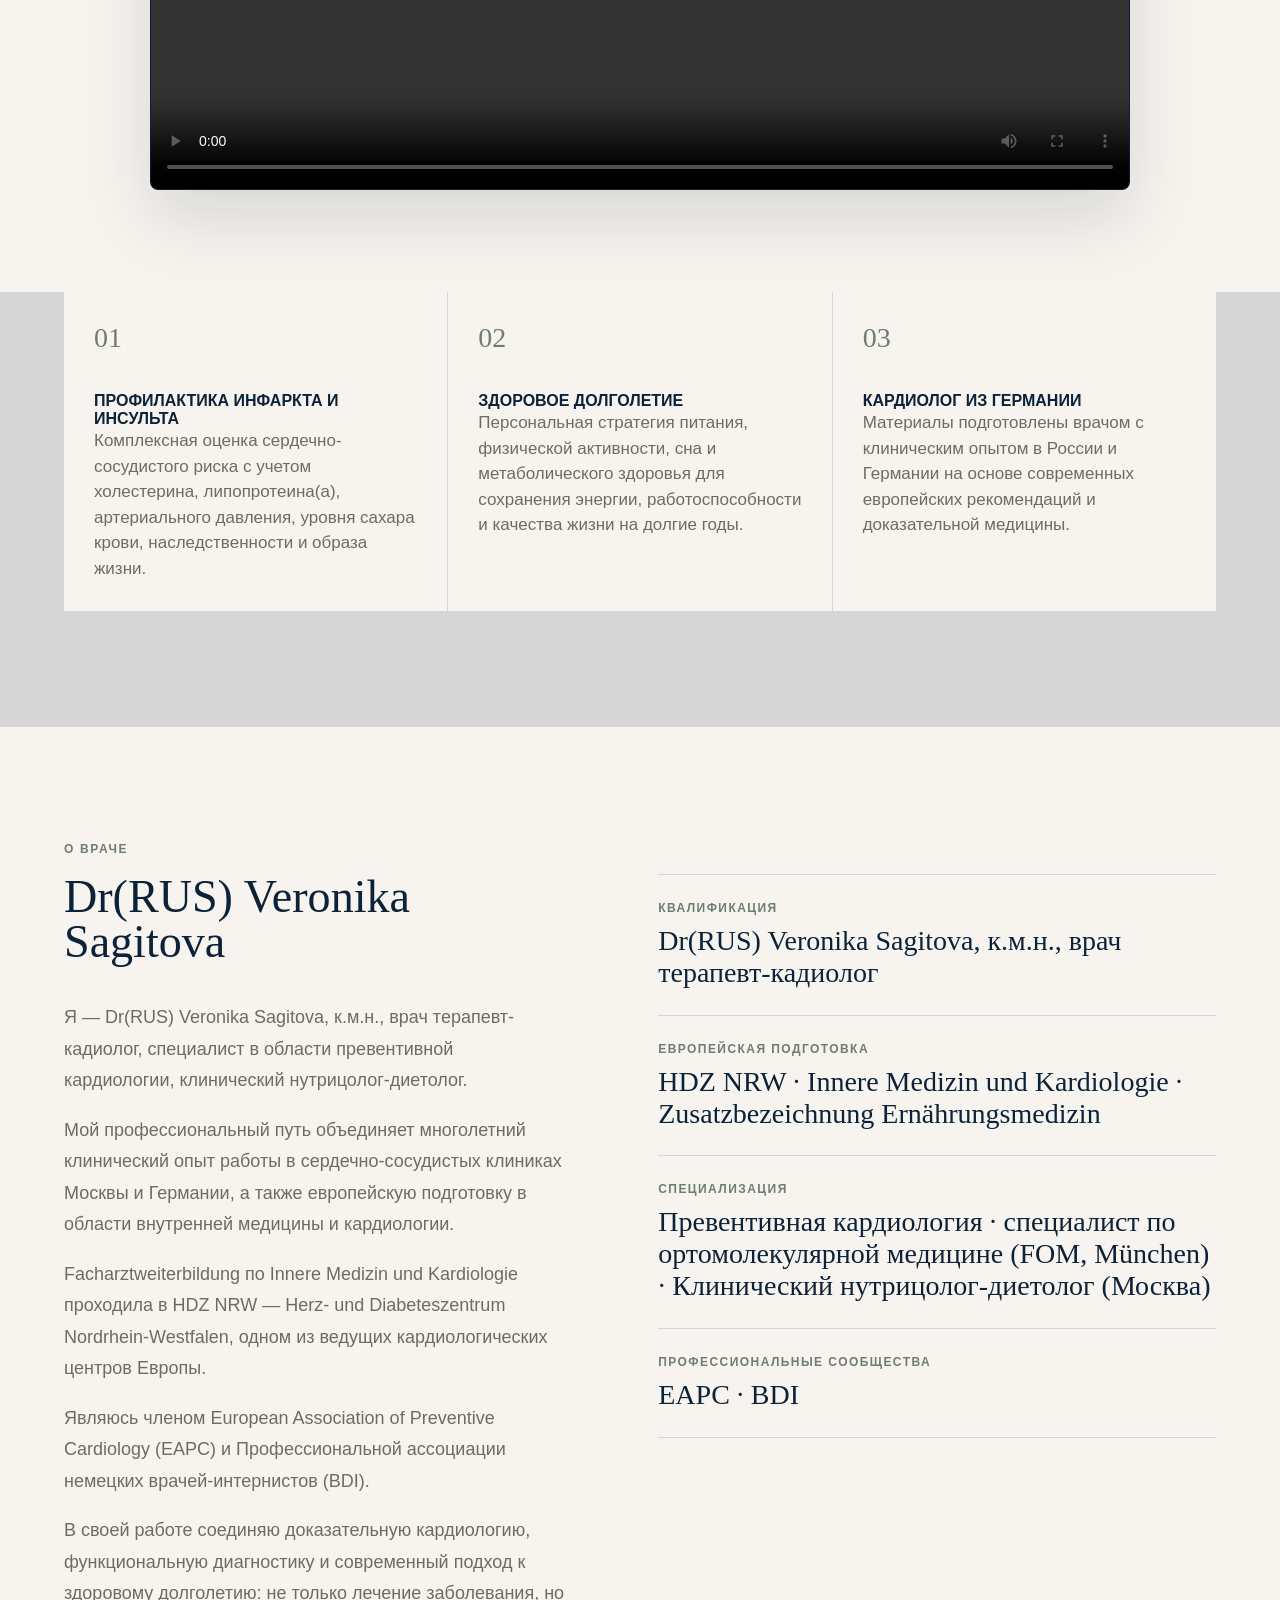
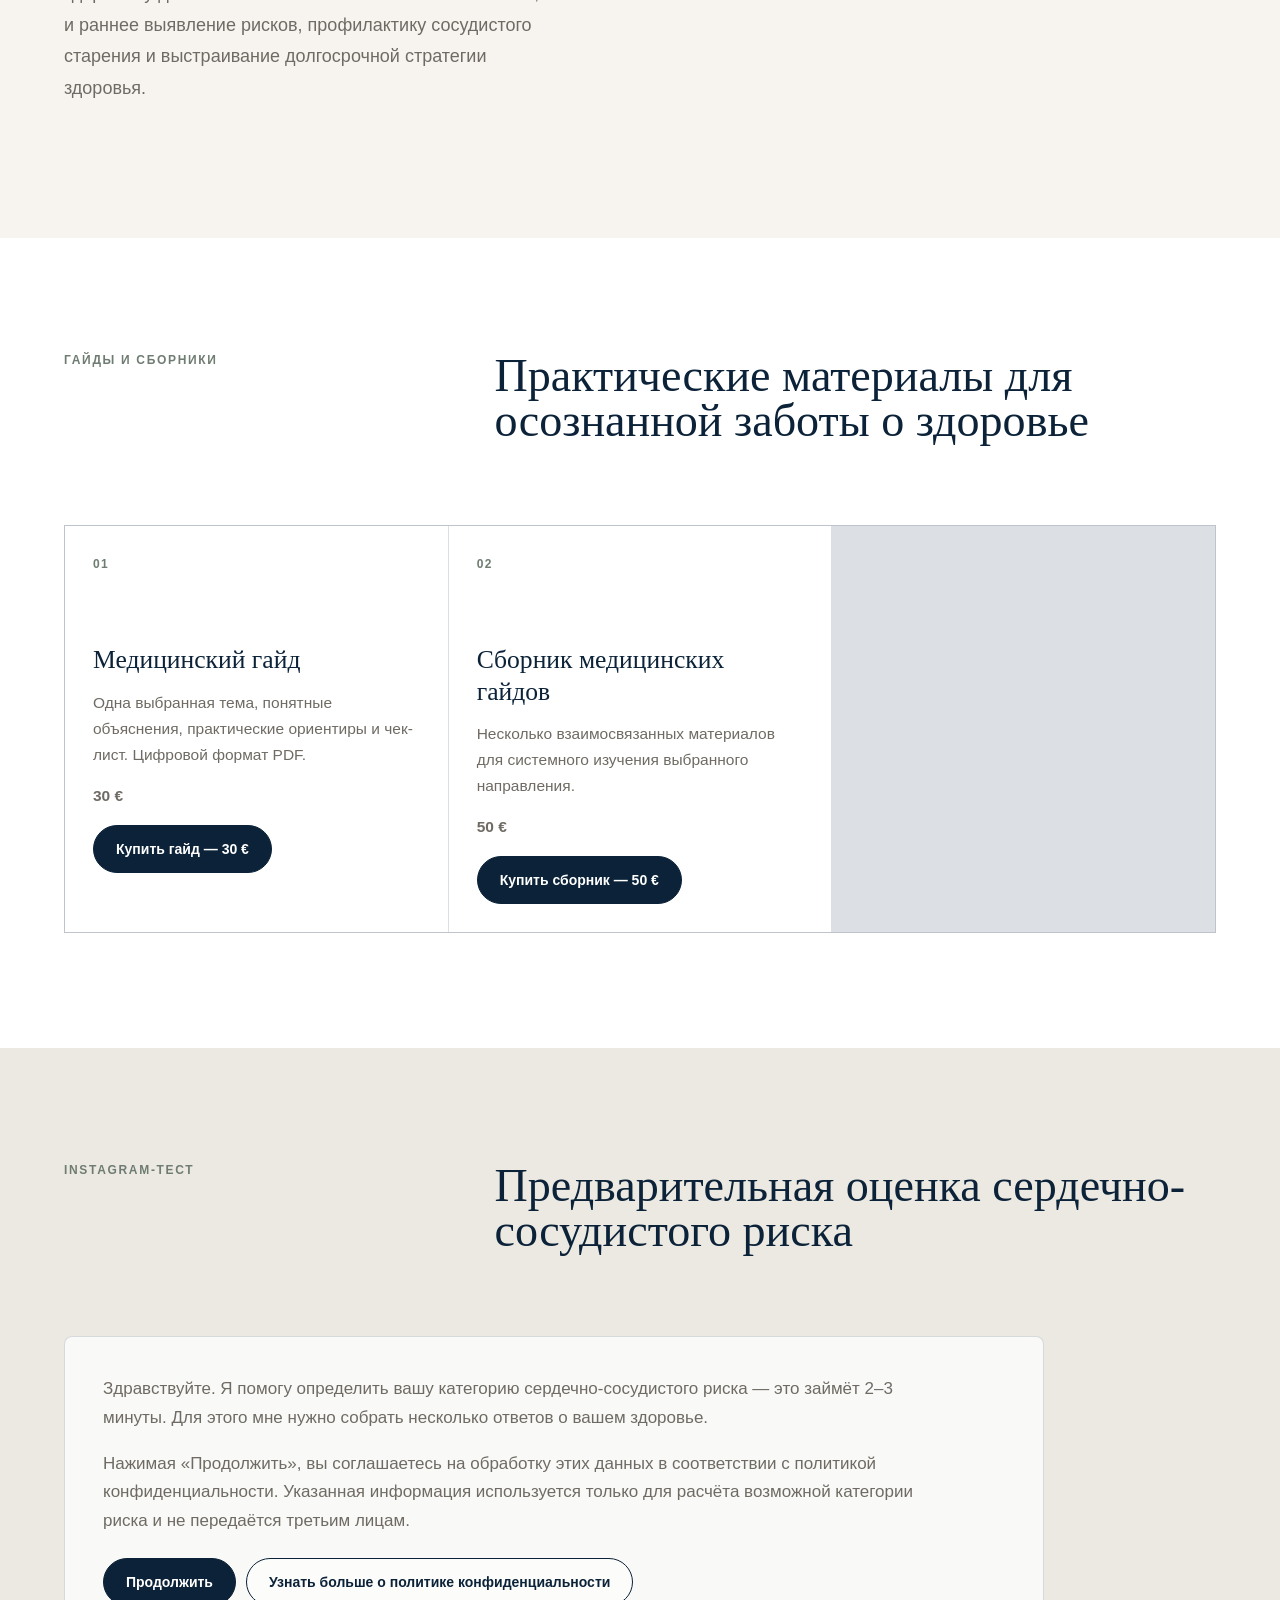
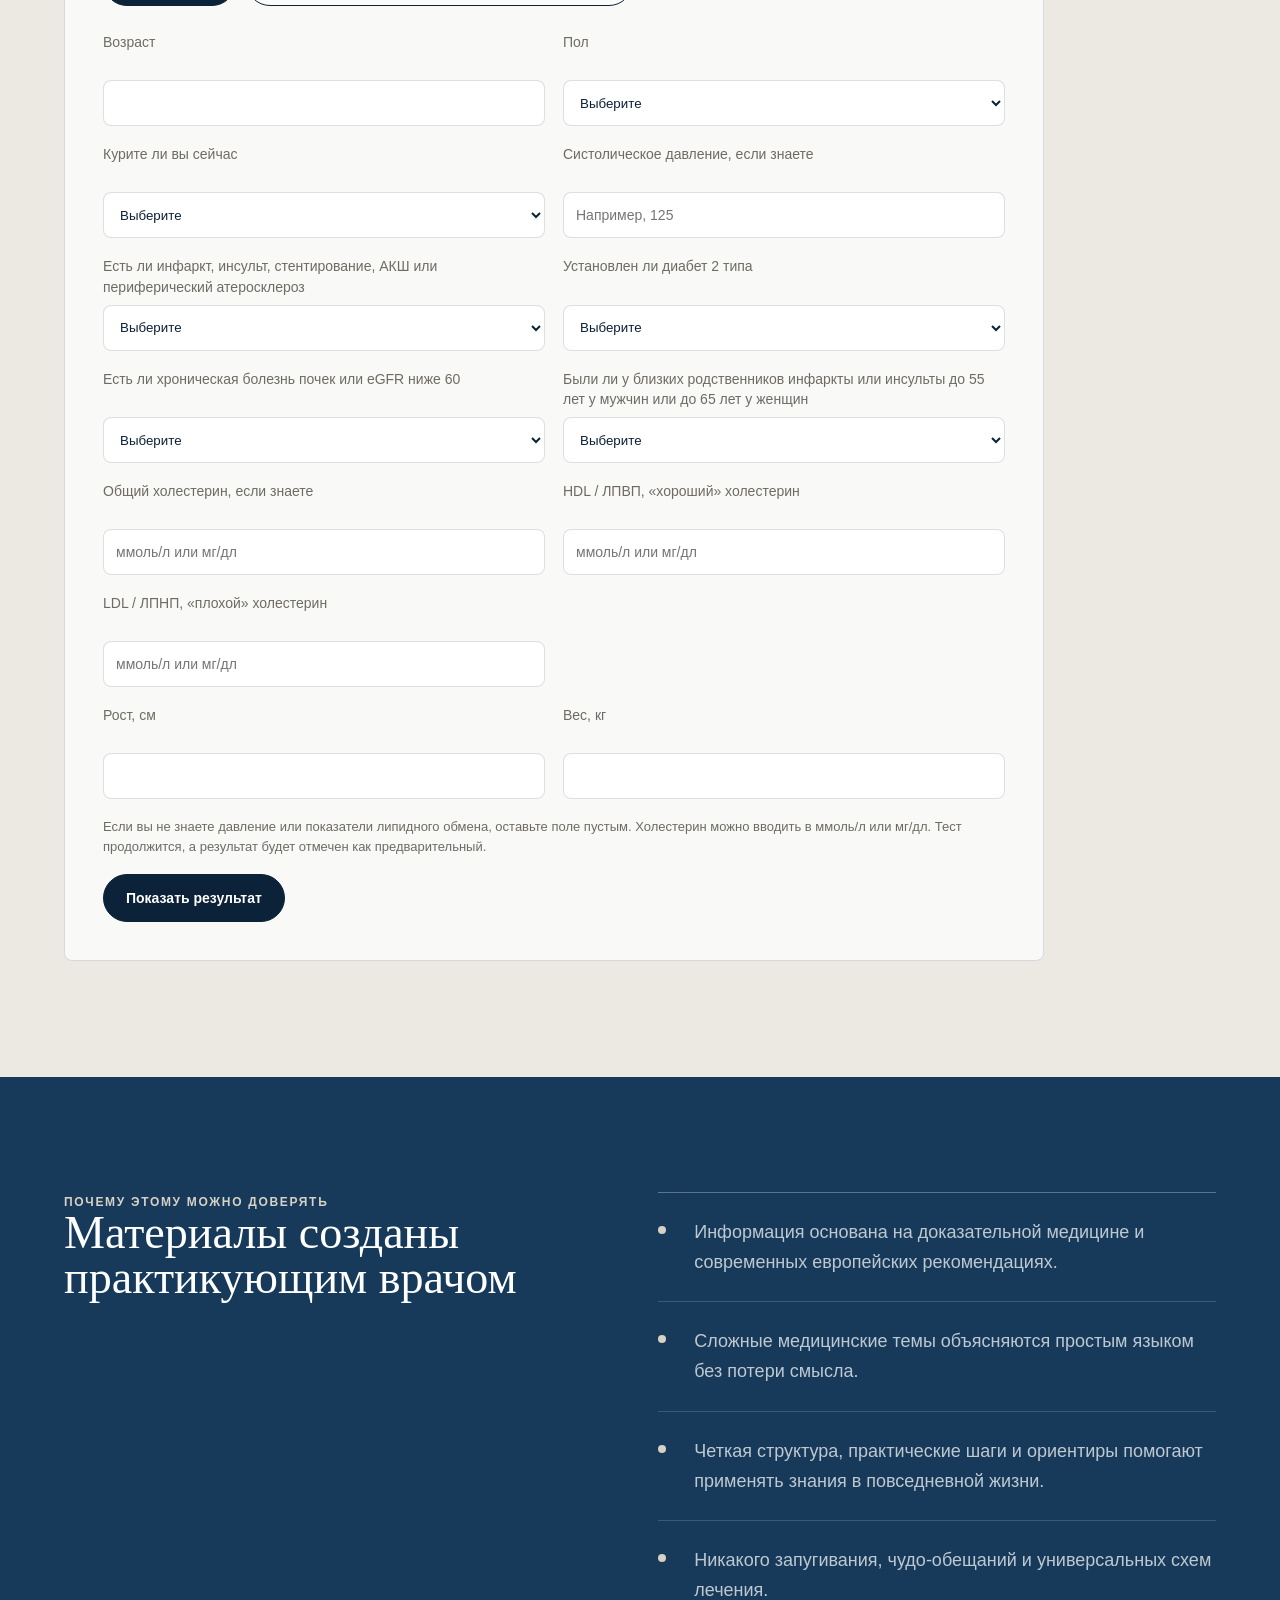
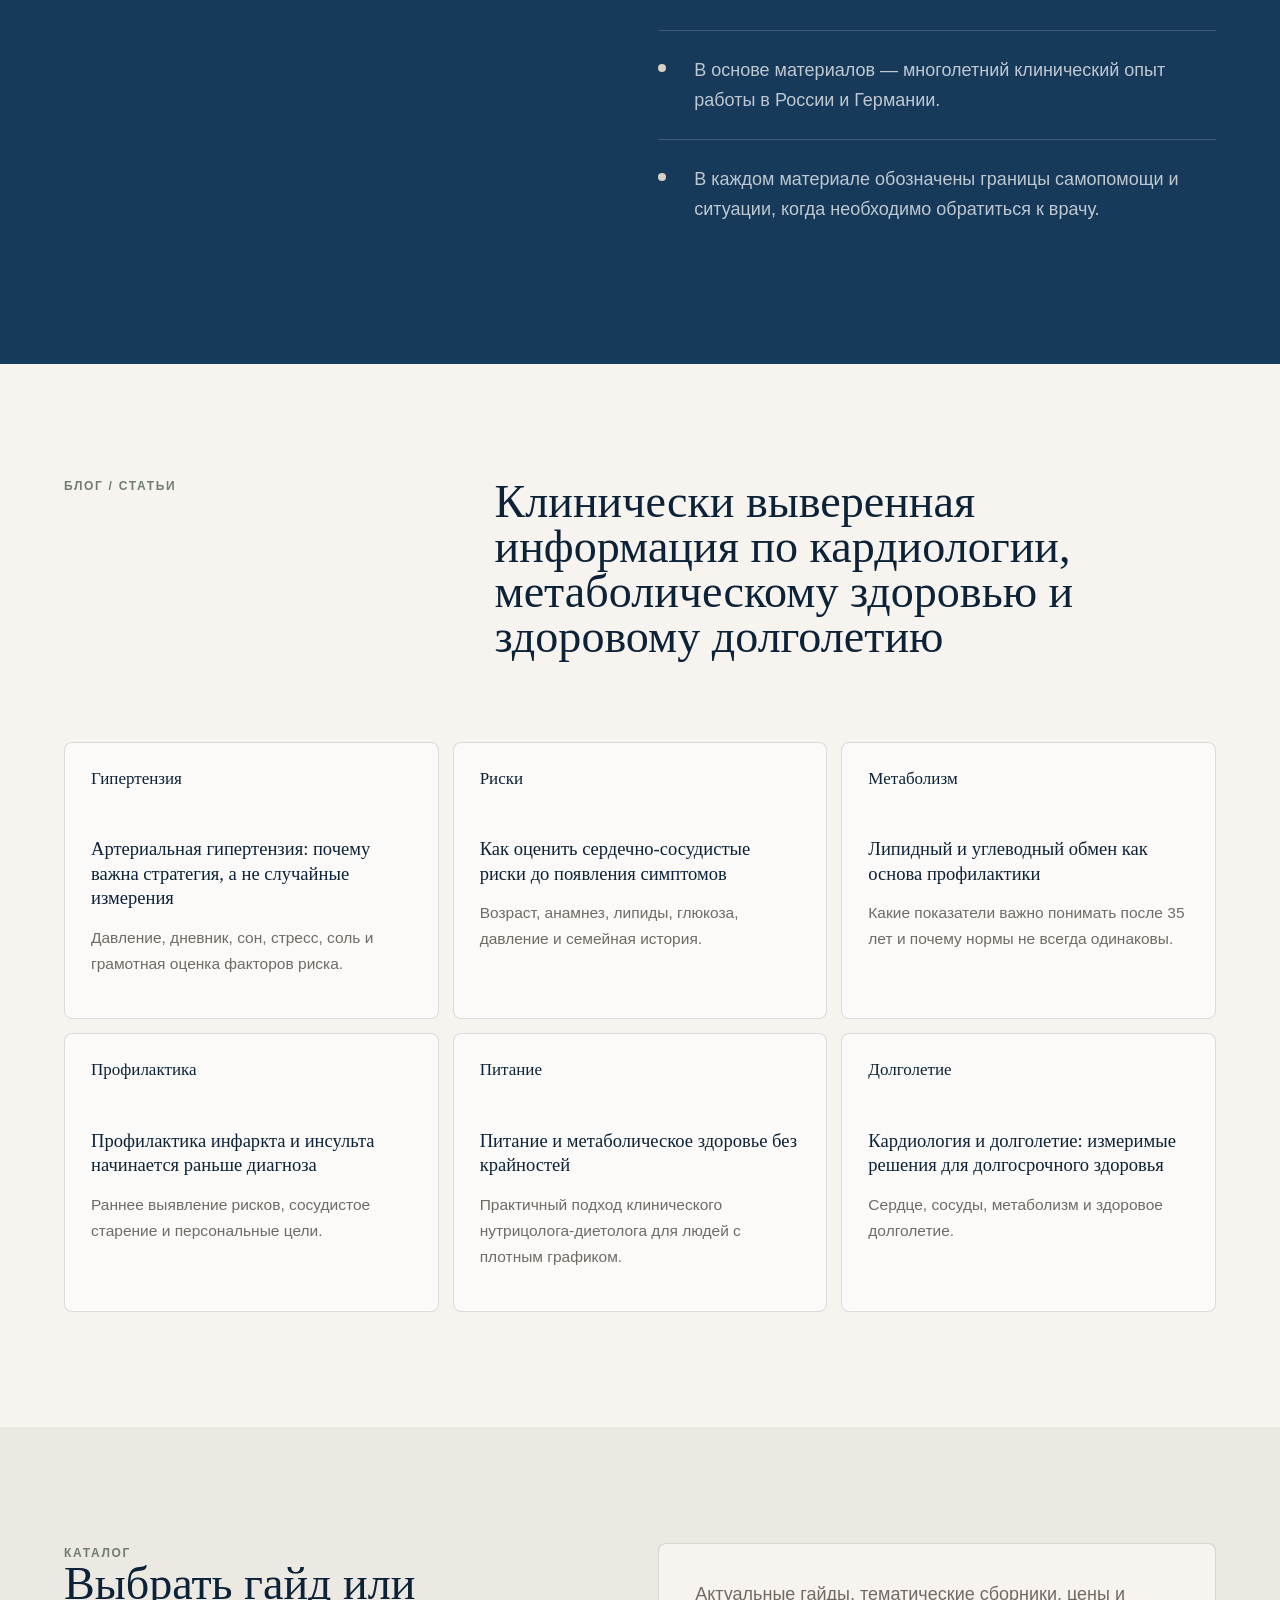
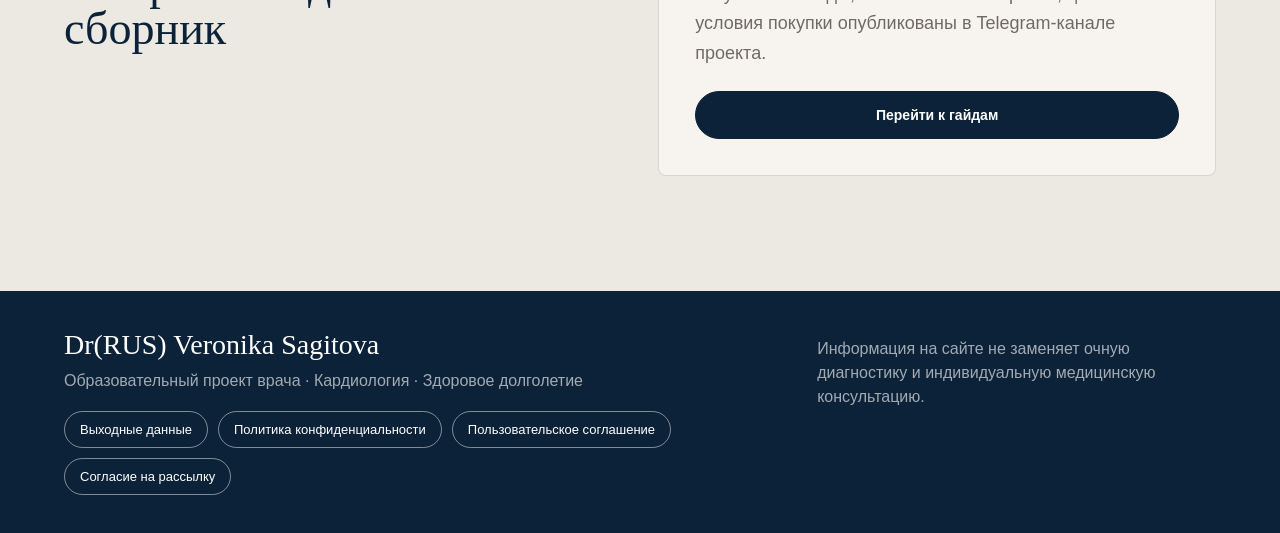
==== commit 77e0d3f2: "Build medical guide storefront" ====
--- a/index.html
+++ b/index.html
@@ -127,15 +127,8 @@
         <h2>Практические материалы для осознанной заботы о здоровье</h2>
       </div>
       <div class="services-grid">
-        <article class="service-card reveal"><span>01</span><h3>Здоровье сердца</h3><p>Как понимать основные сердечно-сосудистые риски и выстраивать разумную профилактику без лишней тревоги.</p></article>
-        <article class="service-card reveal"><span>02</span><h3>Артериальное давление</h3><p>Правильные измерения, дневник давления, важные показатели и ситуации, когда необходимо обратиться к врачу.</p></article>
-        <article class="service-card reveal"><span>03</span><h3>Холестерин и сосуды</h3><p>Понятно о липидном профиле, атеросклерозе, наследственных факторах и целях профилактики.</p></article>
-        <article class="service-card reveal"><span>04</span><h3>Анализы без паники</h3><p>Что означают ключевые лабораторные показатели и почему их важно оценивать в общей клинической картине.</p></article>
-        <article class="service-card reveal"><span>05</span><h3>Питание и метаболизм</h3><p>Практический медицинский подход к рациону, глюкозе, инсулинорезистентности и здоровым привычкам.</p></article>
-        <article class="service-card reveal"><span>06</span><h3>Здоровое долголетие</h3><p>Доказательные ориентиры для сна, активности, питания и сохранения качества жизни с возрастом.</p></article>
-        <article class="service-card reveal"><span>07</span><h3>Профилактика после 40</h3><p>Какие показатели стоит контролировать и как подготовиться к разговору с врачом о личных факторах риска.</p></article>
-        <article class="service-card reveal"><span>08</span><h3>Тематические сборники</h3><p>Несколько взаимосвязанных материалов в одном комплекте для последовательного изучения выбранной темы.</p></article>
-        <article class="service-card reveal"><span>09</span><h3>Новые материалы</h3><p>Анонсы новых гайдов, полезные разборы и информация о покупке публикуются в Telegram-канале проекта.</p></article>
+        <article class="service-card reveal"><span>01</span><h3>Медицинский гайд</h3><p>Одна выбранная тема, понятные объяснения, практические ориентиры и чек-лист. Цифровой формат PDF.</p><p><strong>30 €</strong></p><a class="btn btn-dark" href="landing/#guide">Купить гайд — 30 €</a></article>
+        <article class="service-card reveal"><span>02</span><h3>Сборник медицинских гайдов</h3><p>Несколько взаимосвязанных материалов для системного изучения выбранного направления.</p><p><strong>50 €</strong></p><a class="btn btn-dark" href="landing/#collection">Купить сборник — 50 €</a></article>
       </div>
     </section>
 
@@ -248,7 +241,7 @@
           <p data-risk-message></p>
           <div class="risk-actions">
             <a class="btn btn-dark" href="https://t.me/cardio_prevention">Получить гайд</a>
-            <a class="btn btn-light" href="https://veronikasagitova.com/landing/">Перейти к консультации</a>
+            <a class="btn btn-light" href="https://veronikasagitova.com/landing/">Перейти в магазин</a>
           </div>
         </div>
       </div>
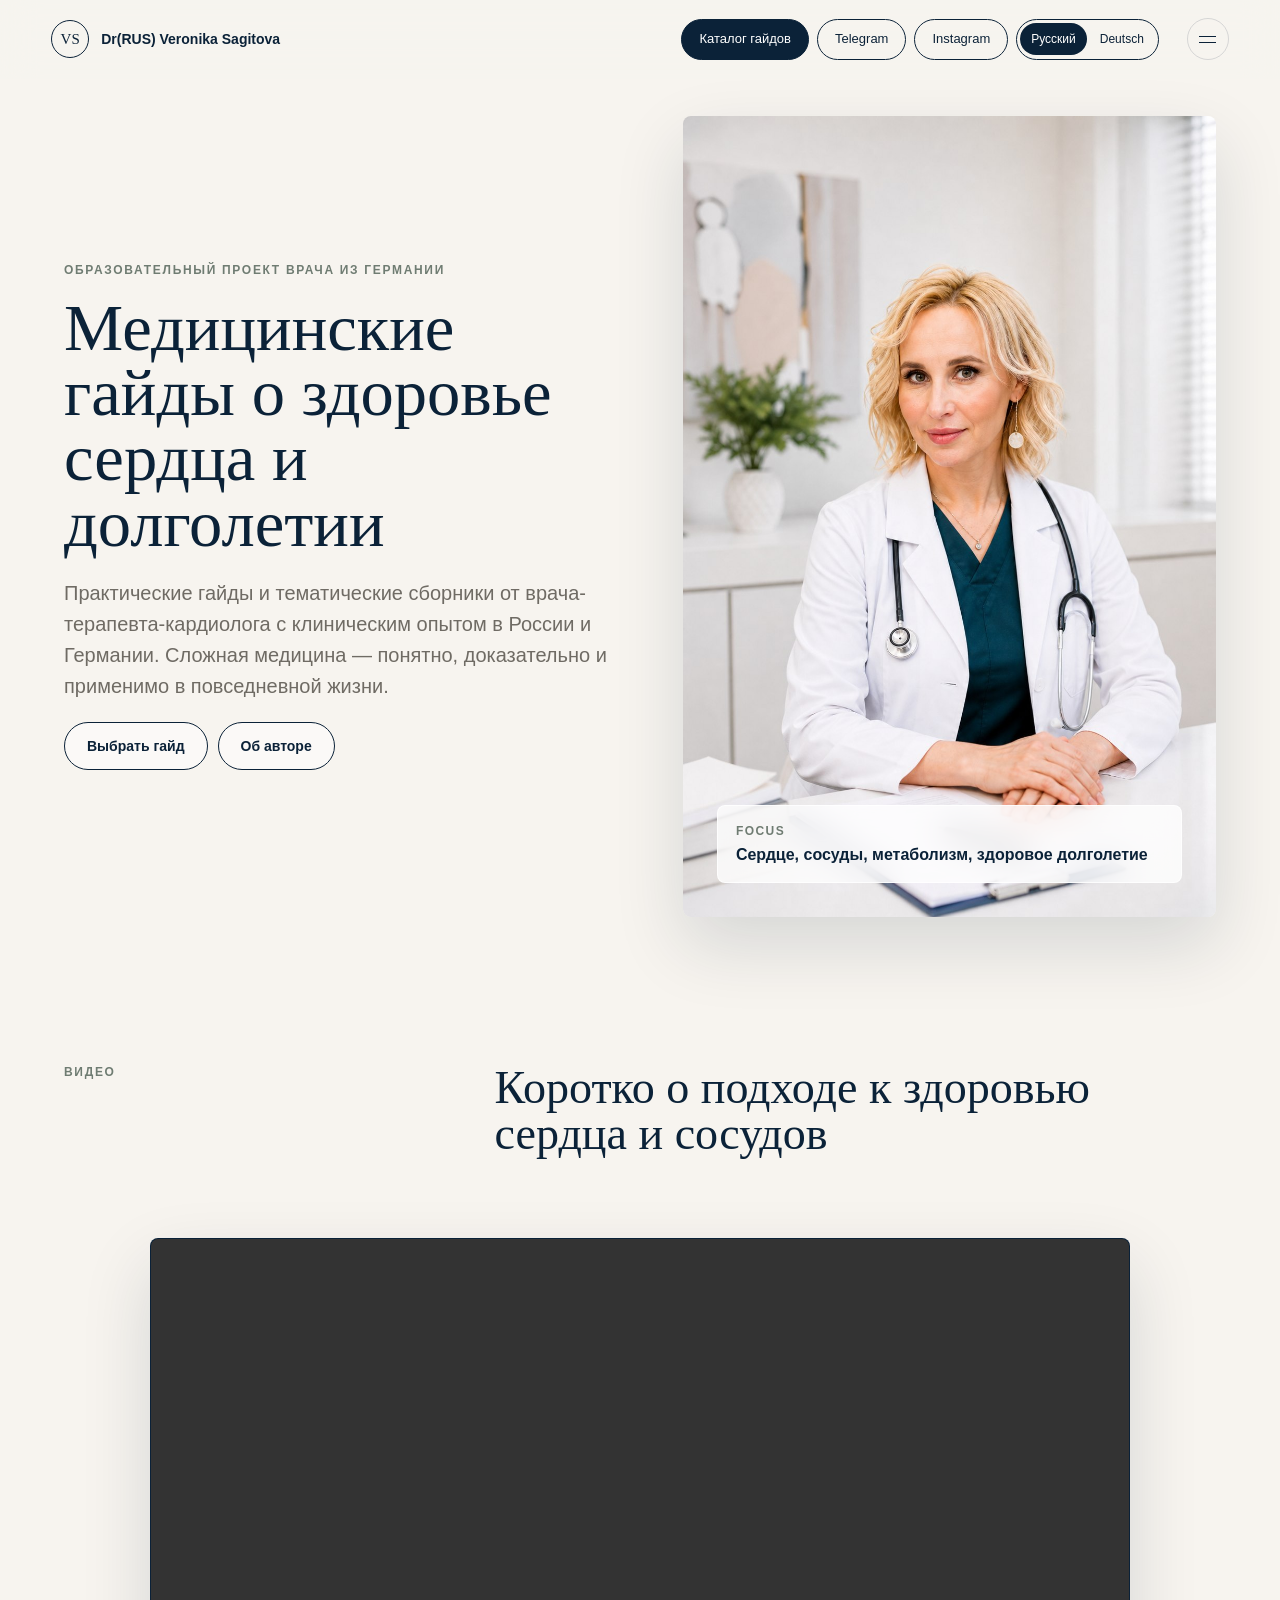
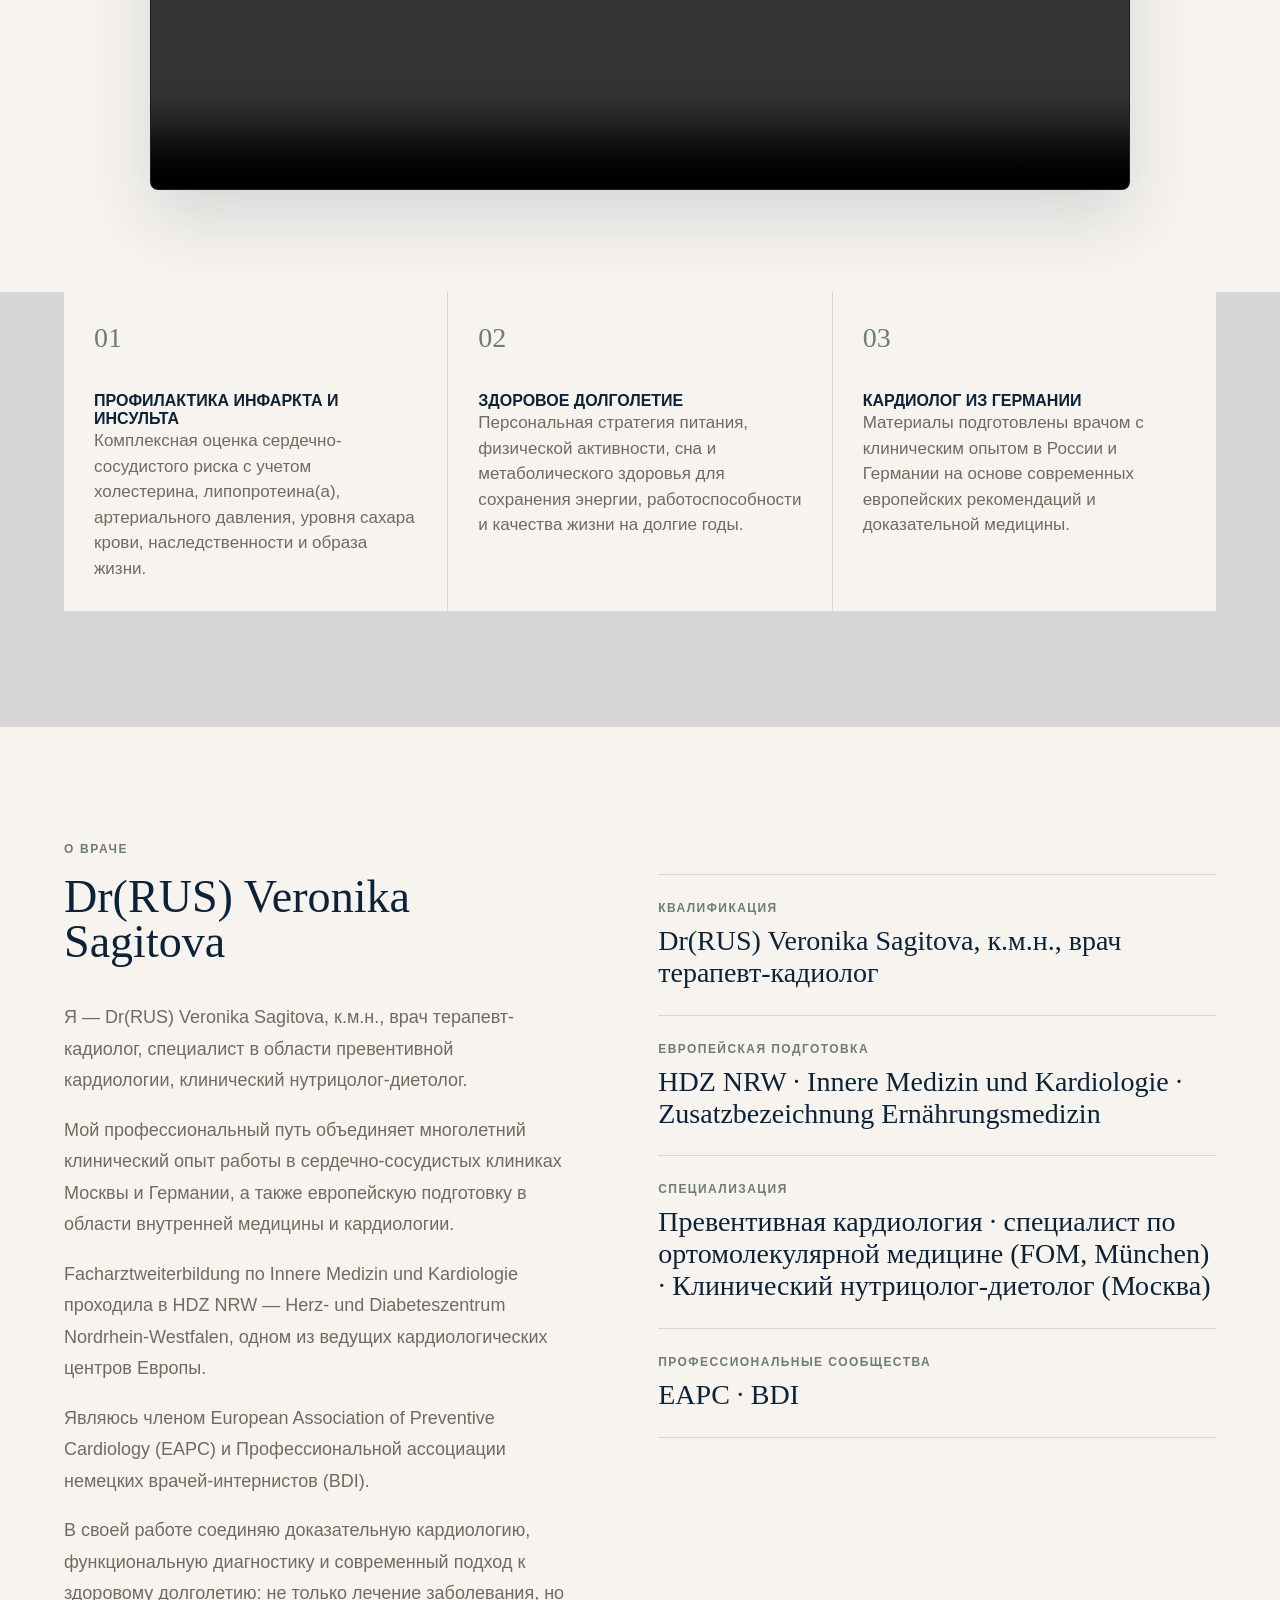
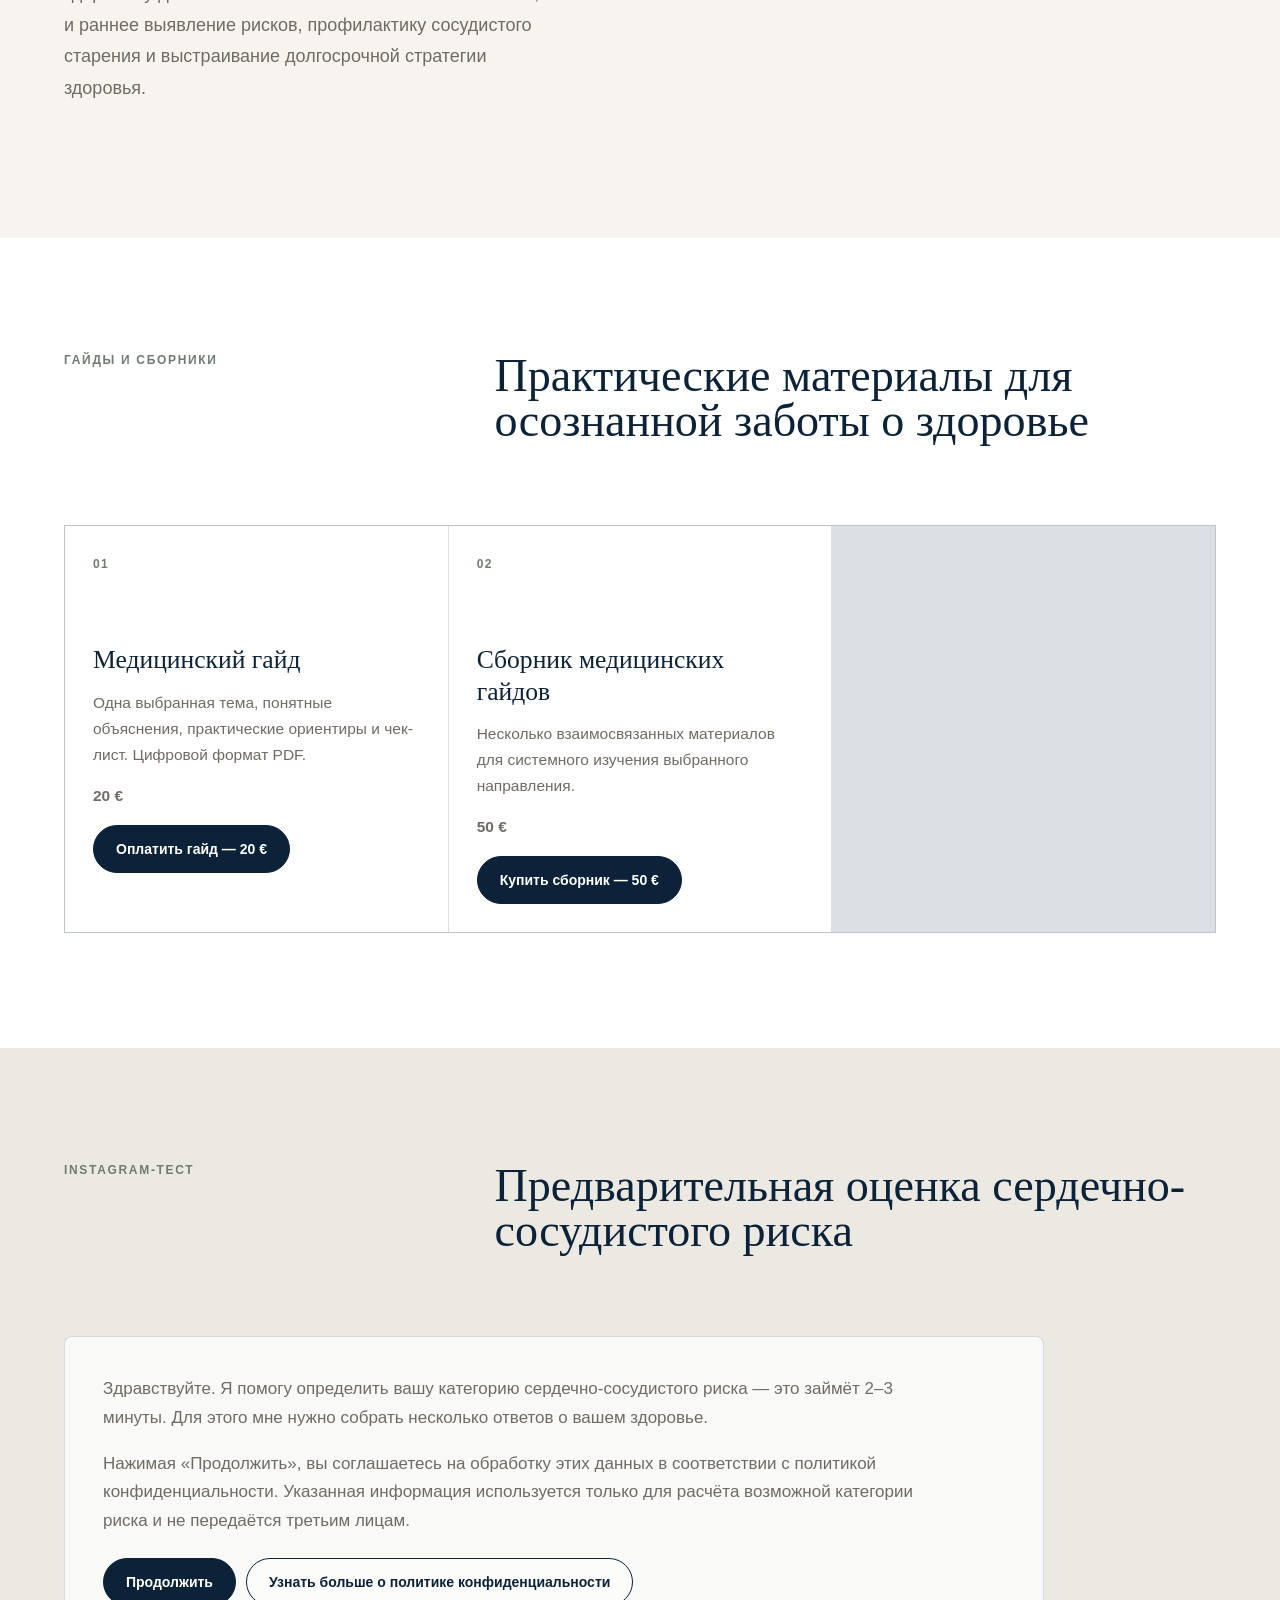
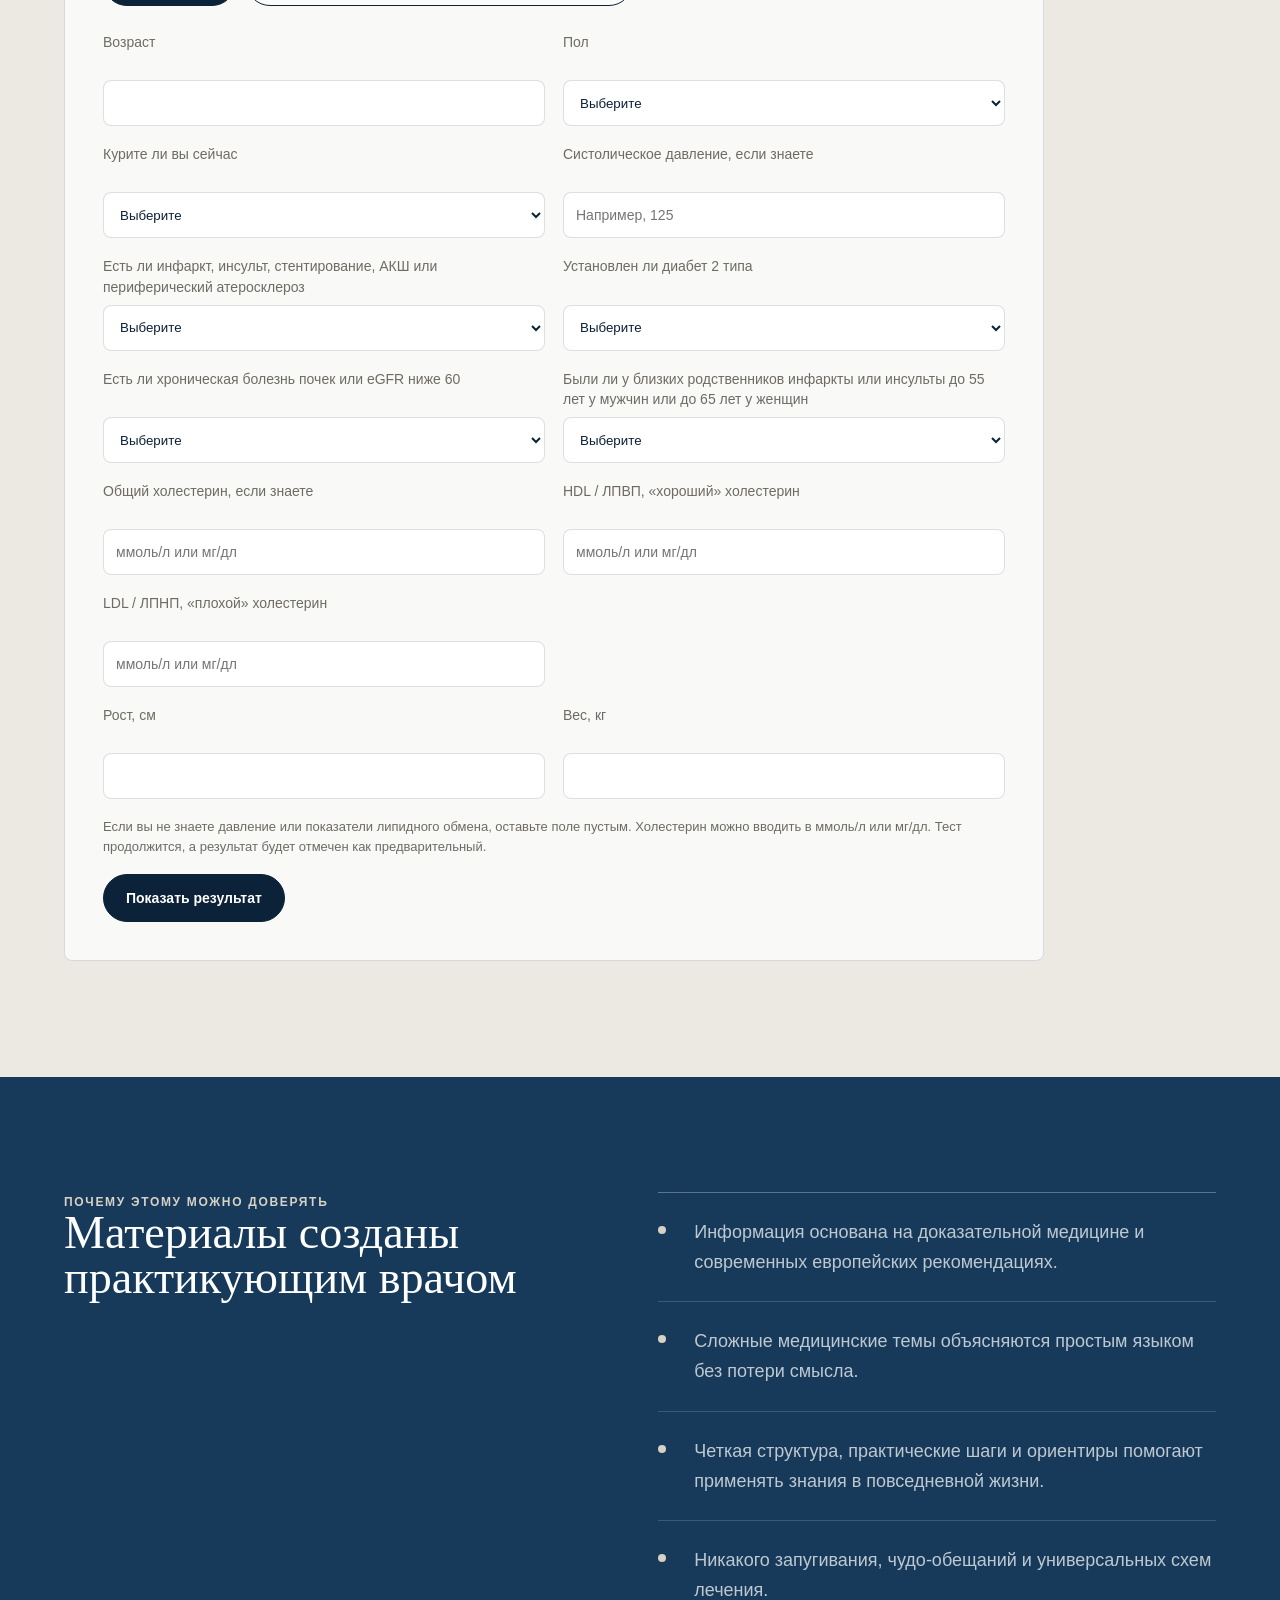
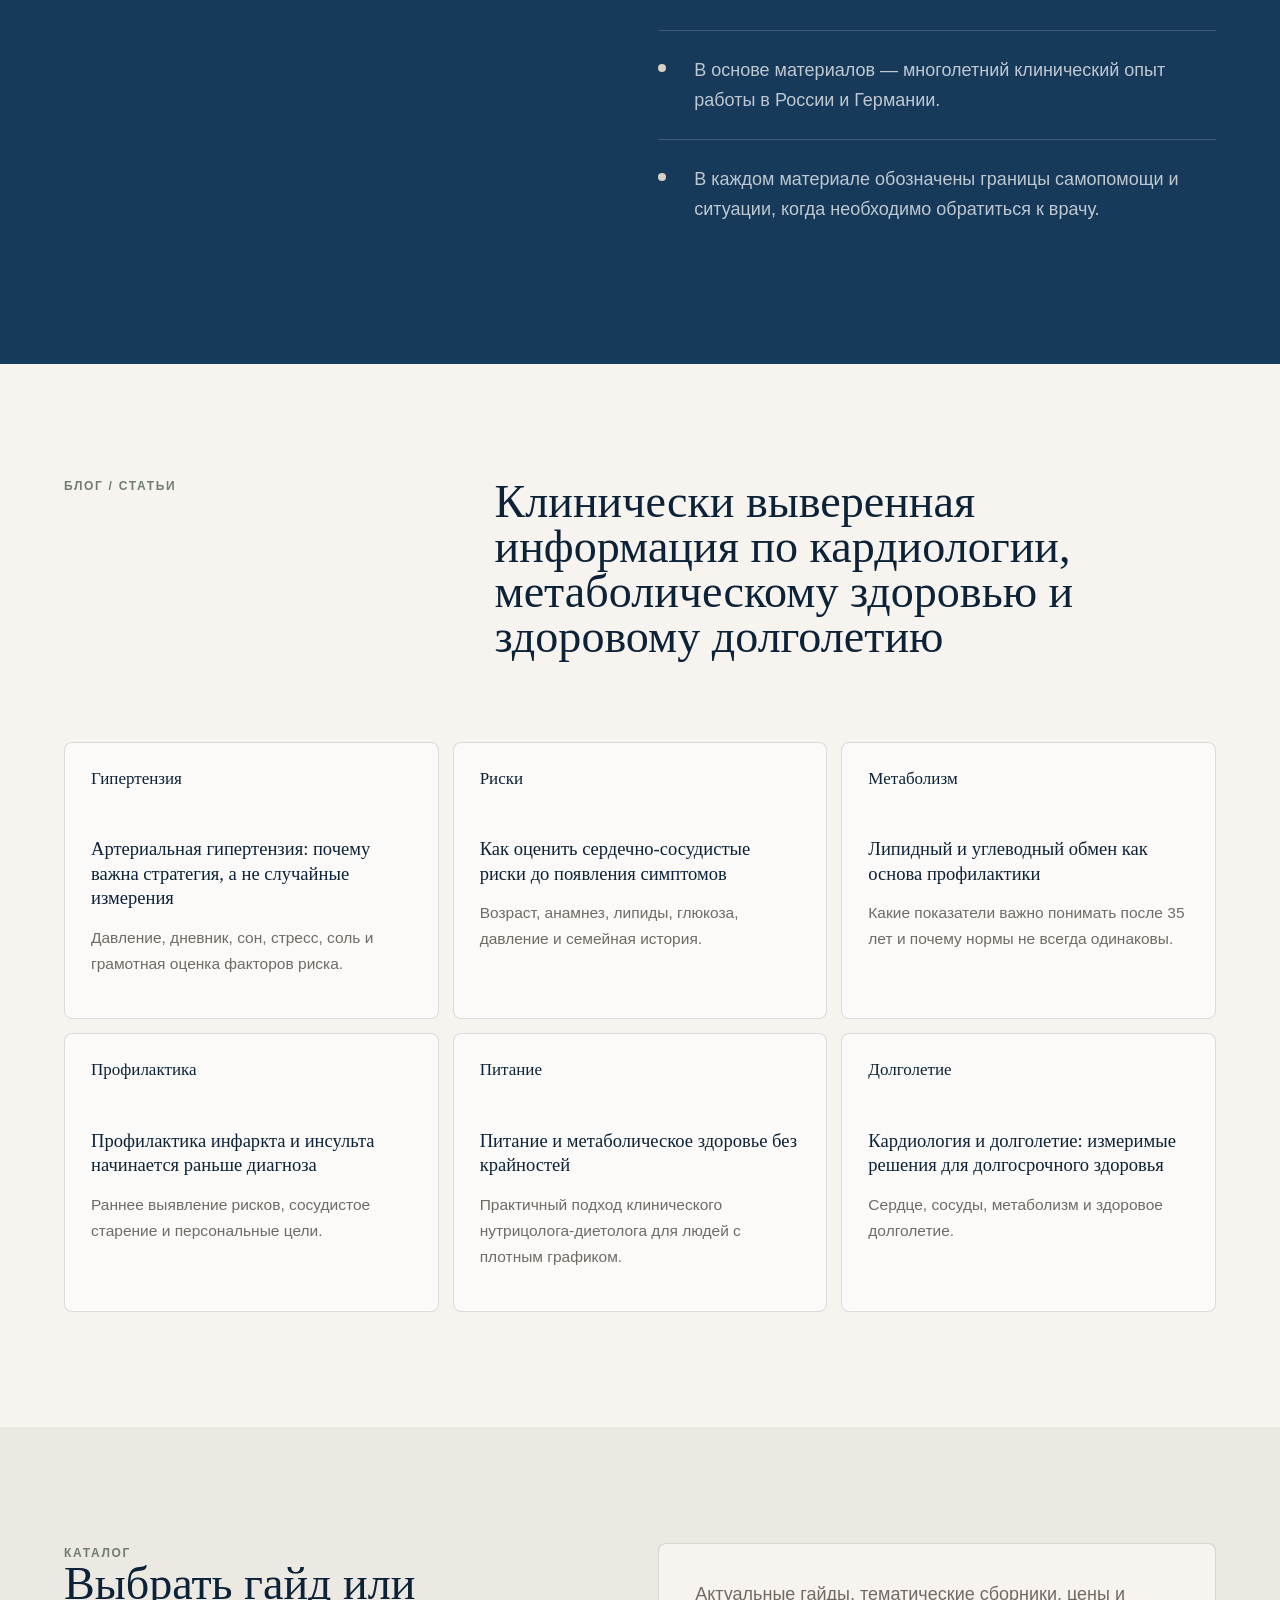
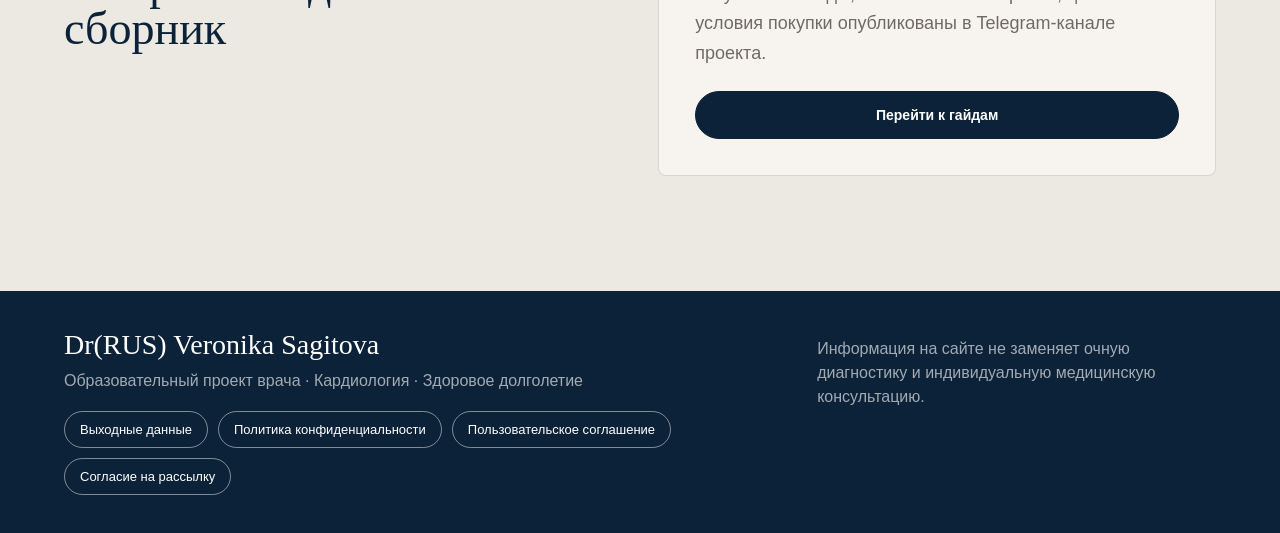
==== commit f0e23c83: "Connect 20 euro guide payment" ====
--- a/index.html
+++ b/index.html
@@ -127,7 +127,7 @@
         <h2>Практические материалы для осознанной заботы о здоровье</h2>
       </div>
       <div class="services-grid">
-        <article class="service-card reveal"><span>01</span><h3>Медицинский гайд</h3><p>Одна выбранная тема, понятные объяснения, практические ориентиры и чек-лист. Цифровой формат PDF.</p><p><strong>30 €</strong></p><a class="btn btn-dark" href="landing/#guide">Купить гайд — 30 €</a></article>
+        <article class="service-card reveal"><span>01</span><h3>Медицинский гайд</h3><p>Одна выбранная тема, понятные объяснения, практические ориентиры и чек-лист. Цифровой формат PDF.</p><p><strong>20 €</strong></p><a class="btn btn-dark" href="https://buy.stripe.com/7sYdR24ki4k7djp3LY6Na03" target="_blank" rel="noopener">Оплатить гайд — 20 €</a></article>
         <article class="service-card reveal"><span>02</span><h3>Сборник медицинских гайдов</h3><p>Несколько взаимосвязанных материалов для системного изучения выбранного направления.</p><p><strong>50 €</strong></p><a class="btn btn-dark" href="landing/#collection">Купить сборник — 50 €</a></article>
       </div>
     </section>
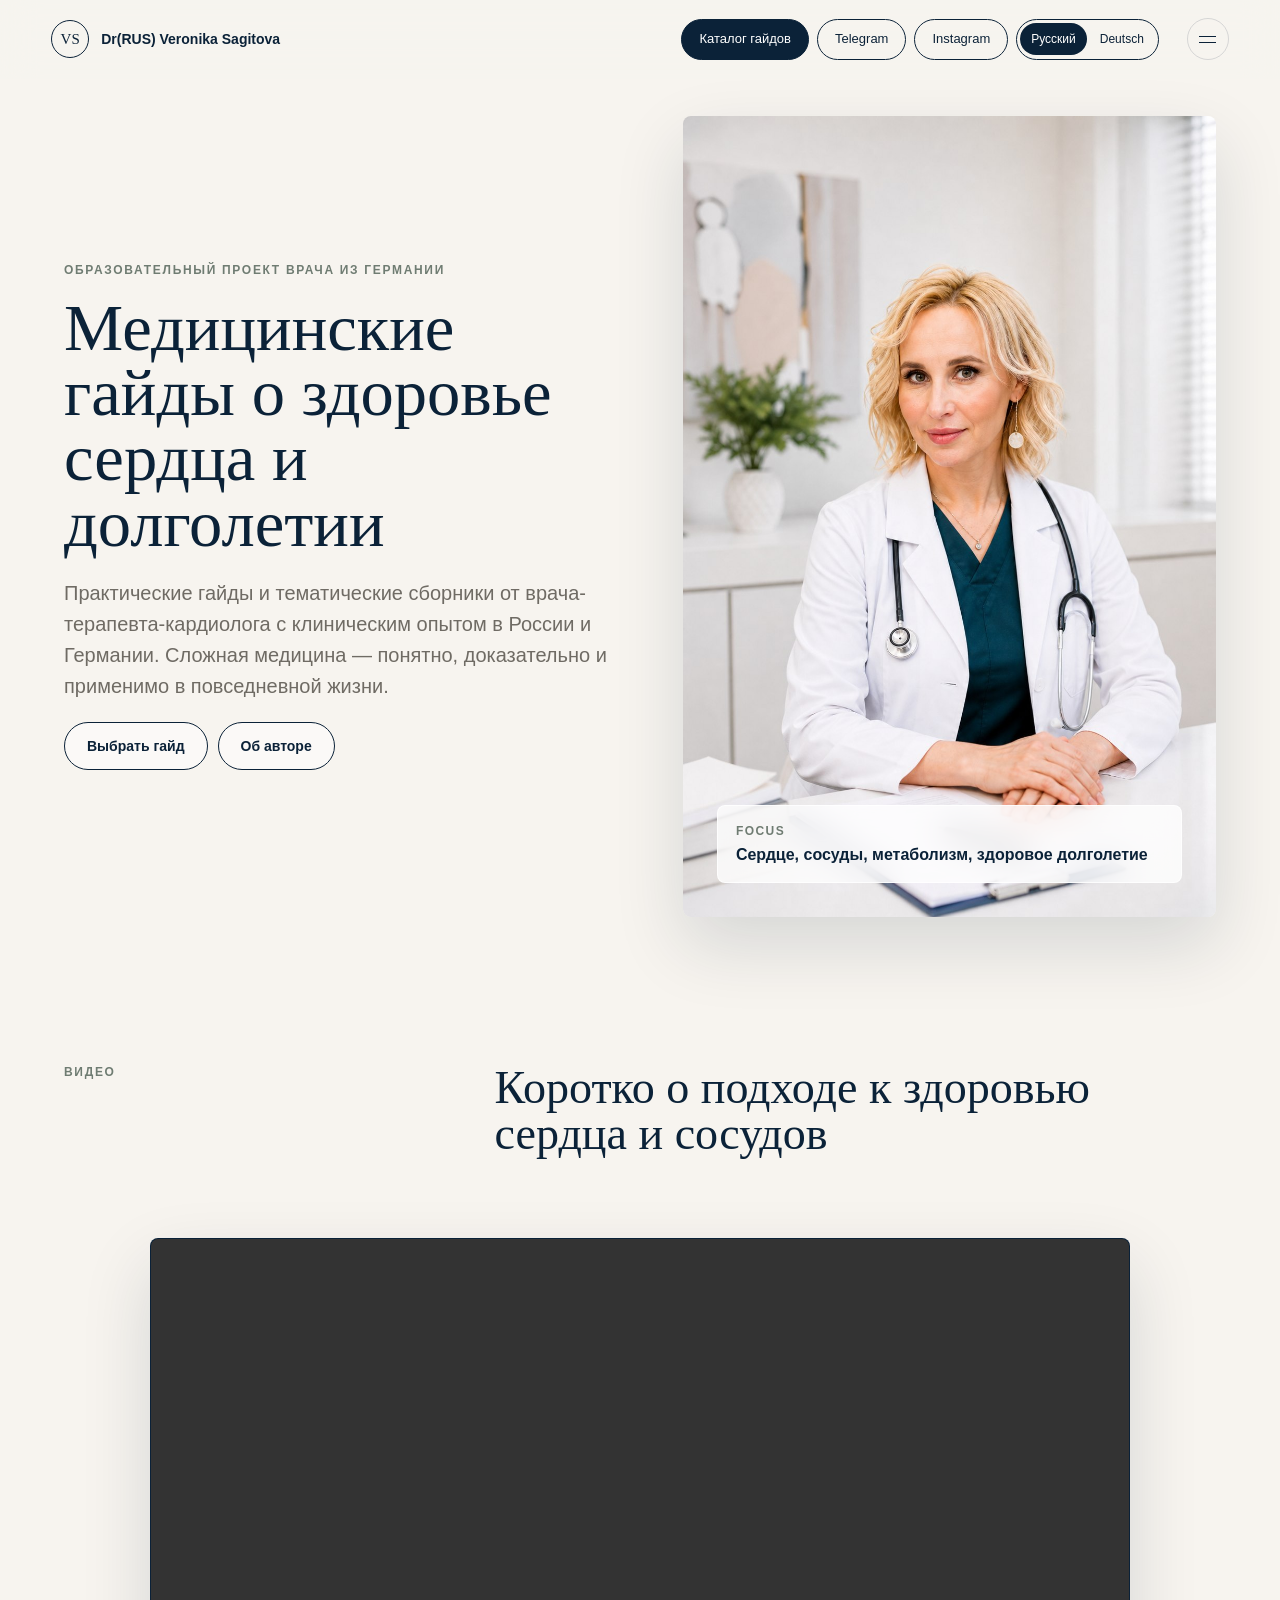
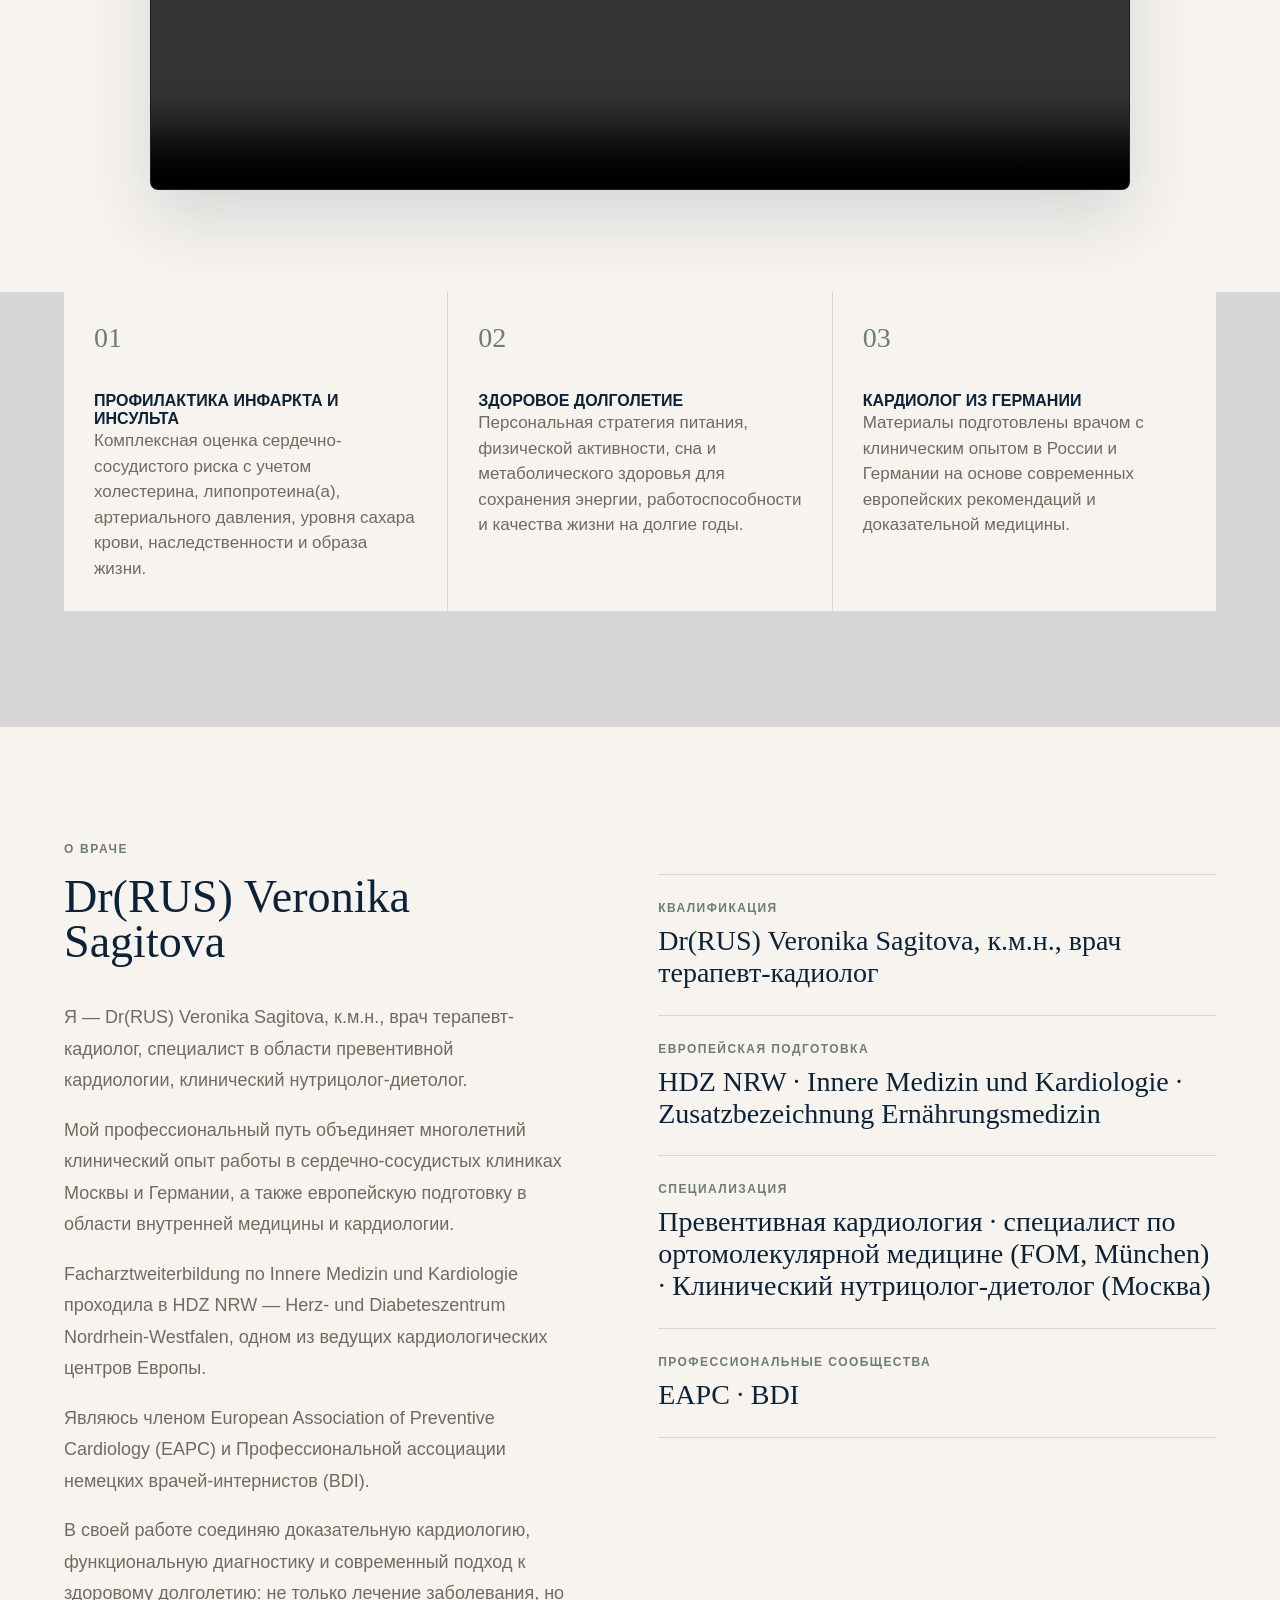
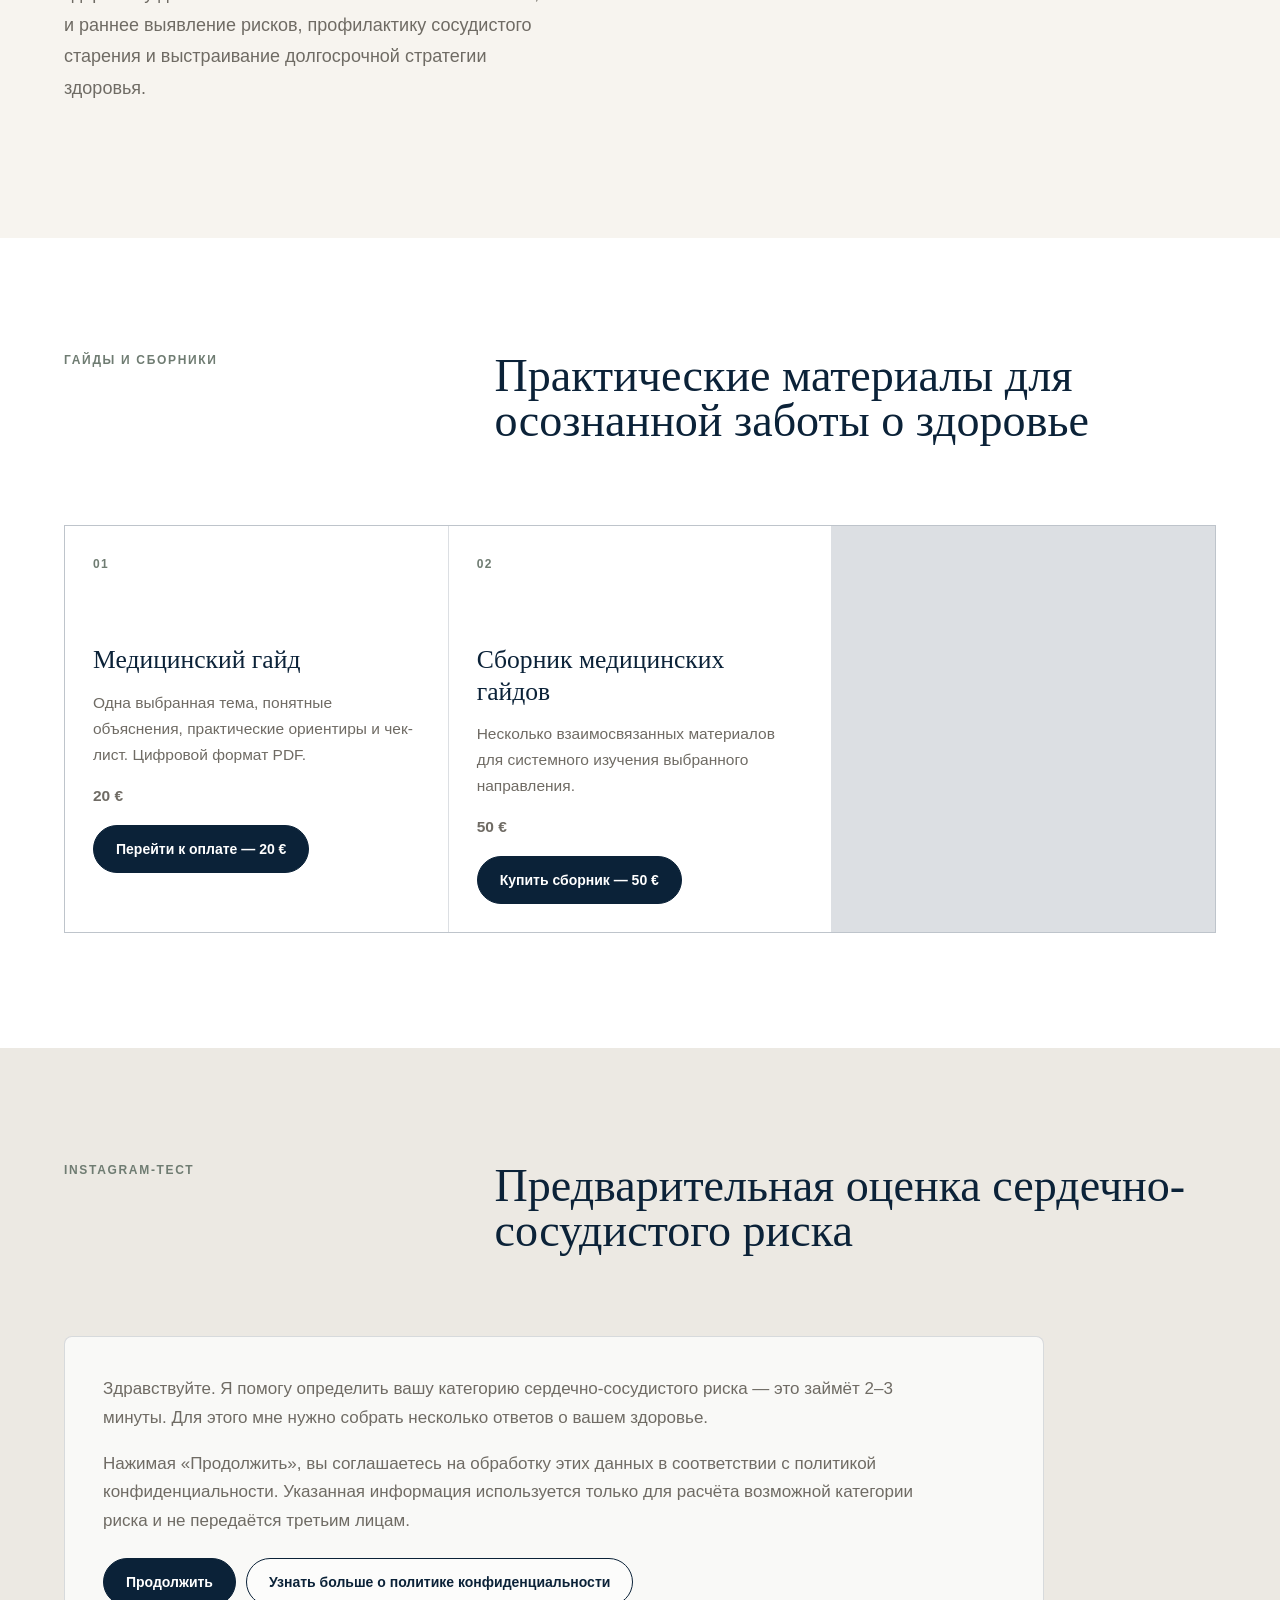
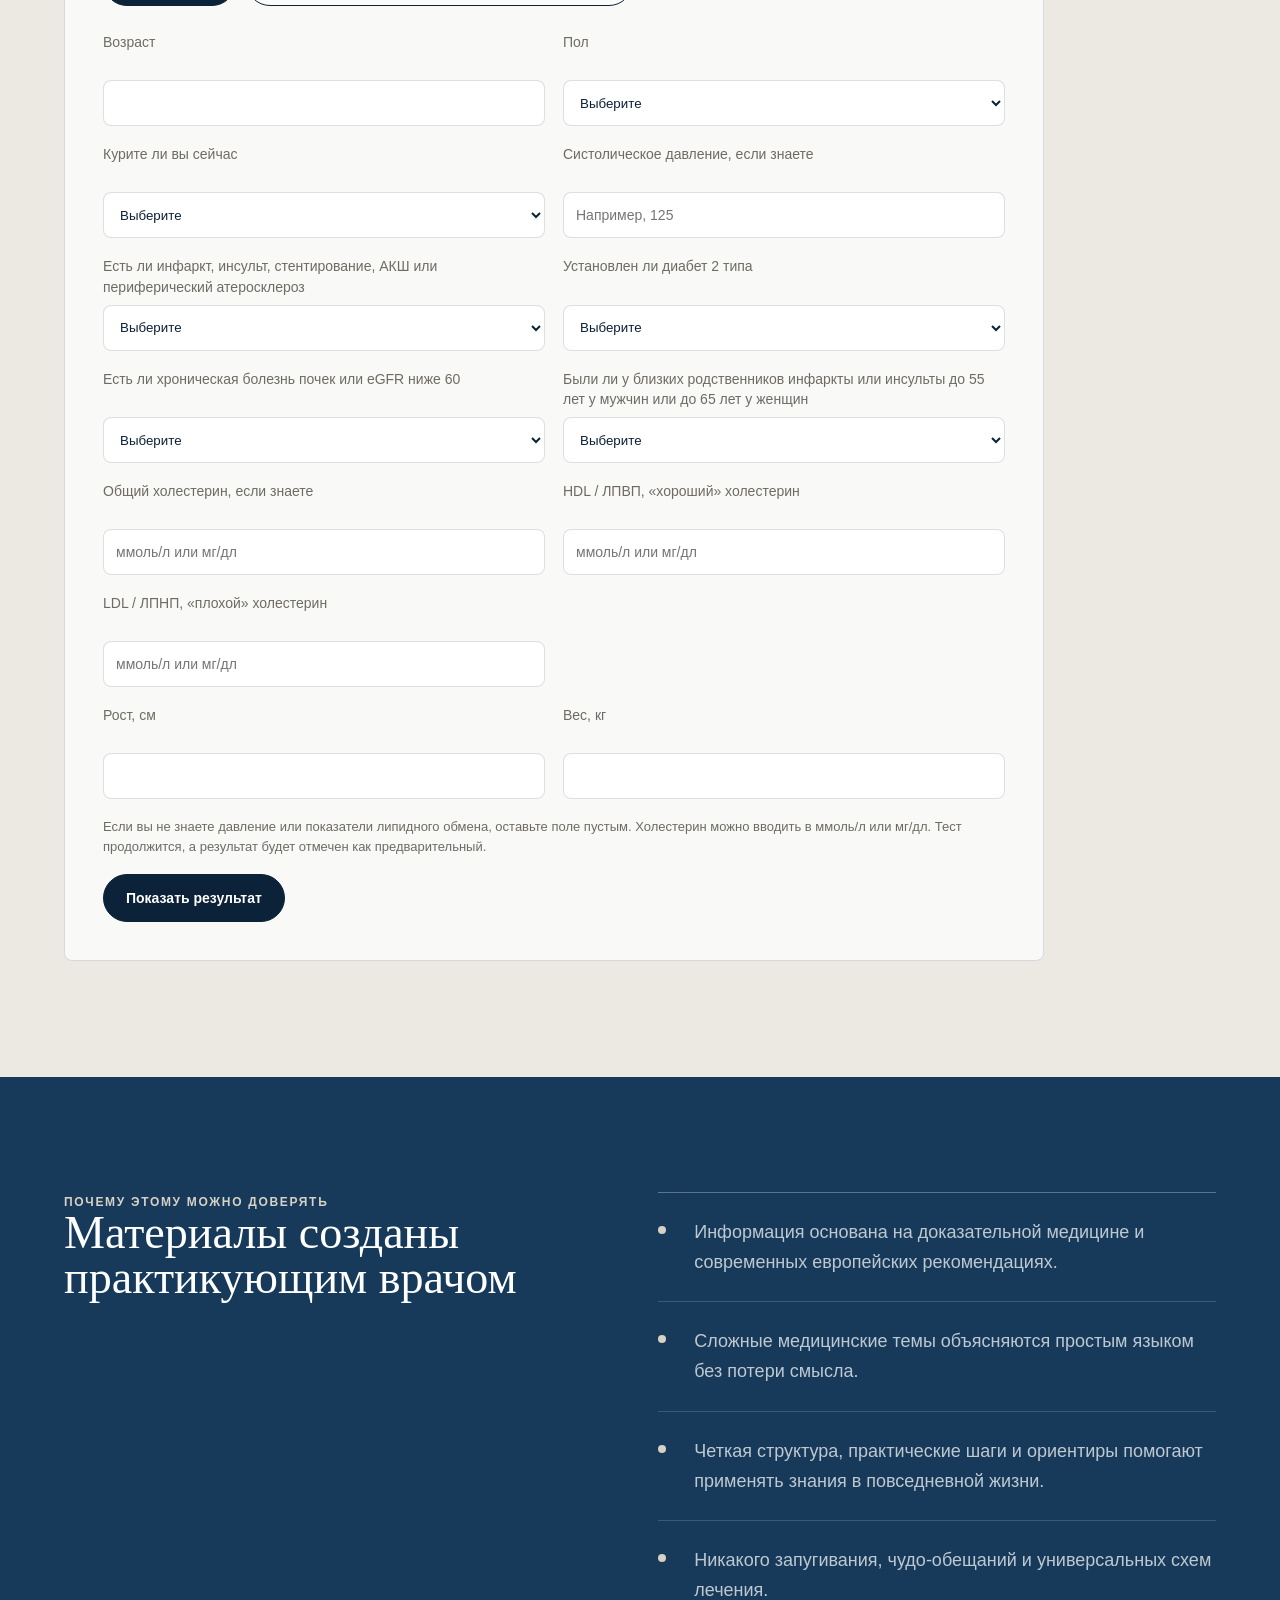
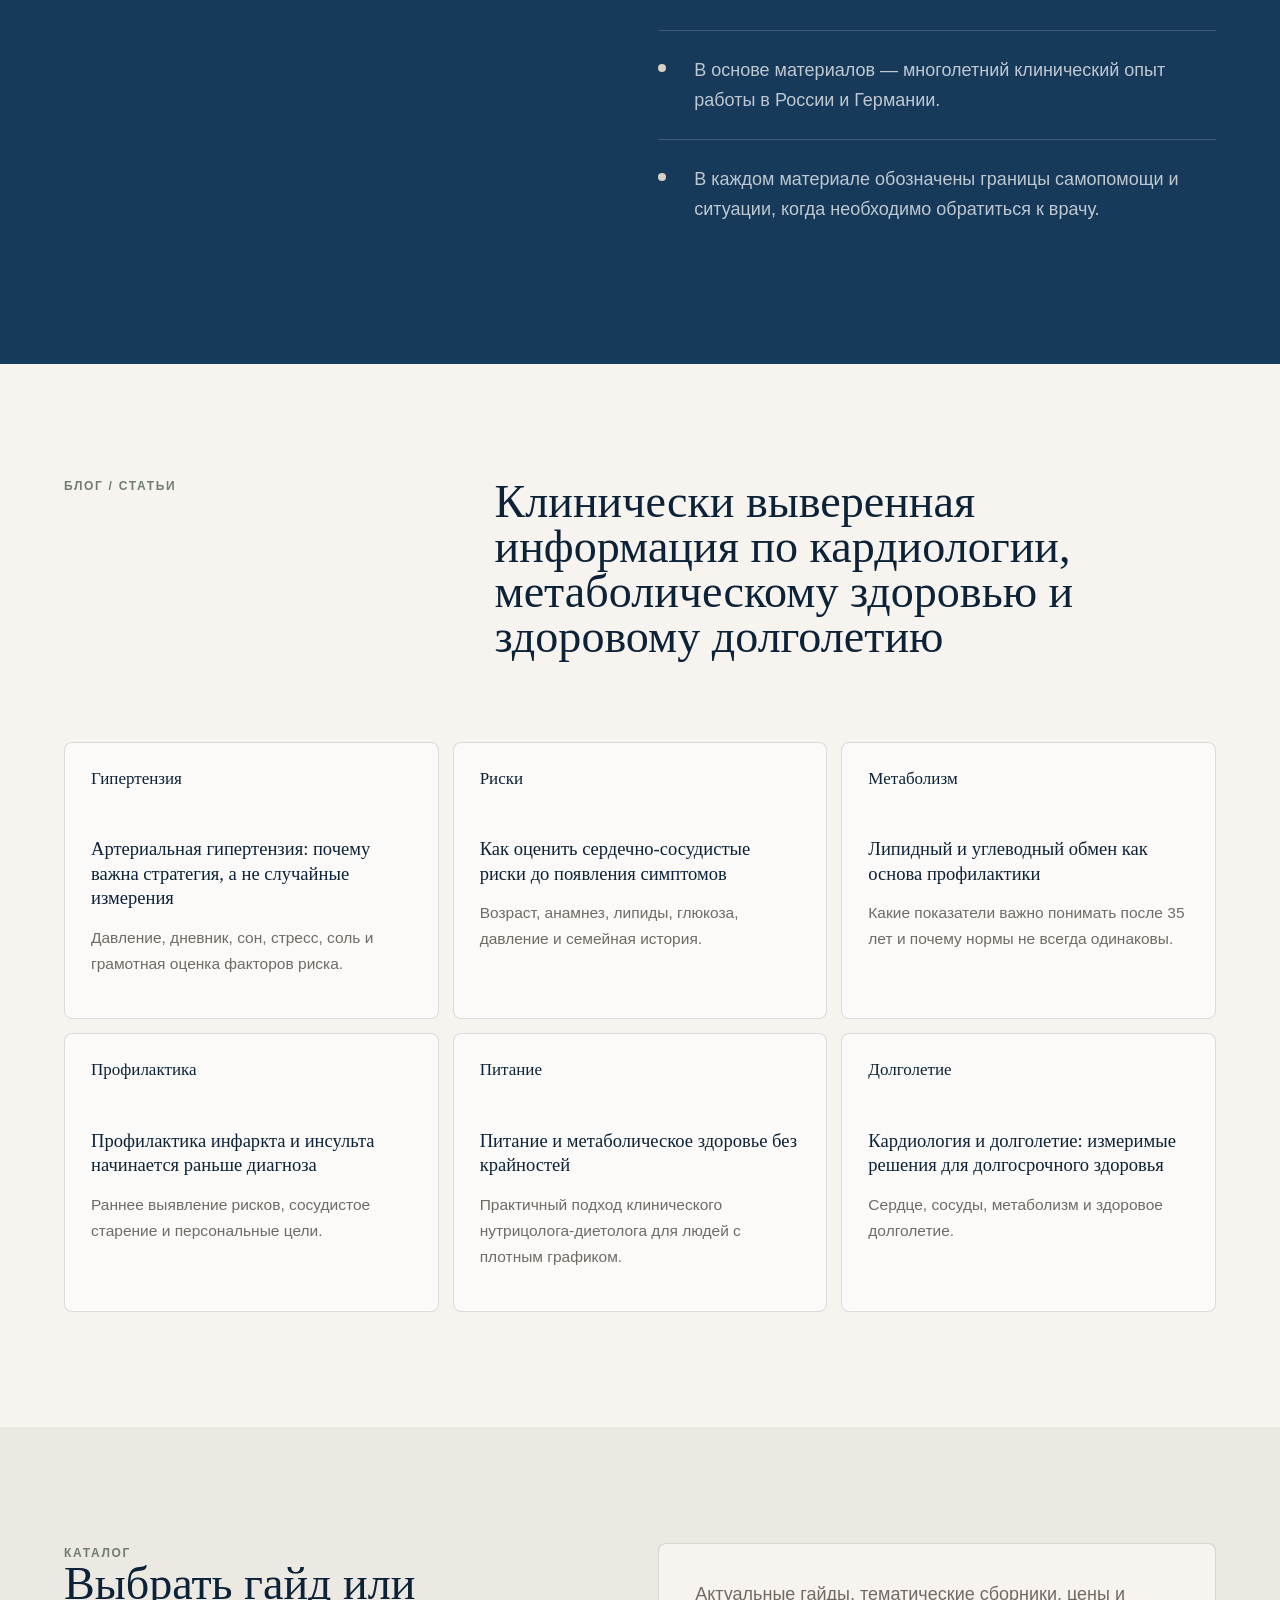
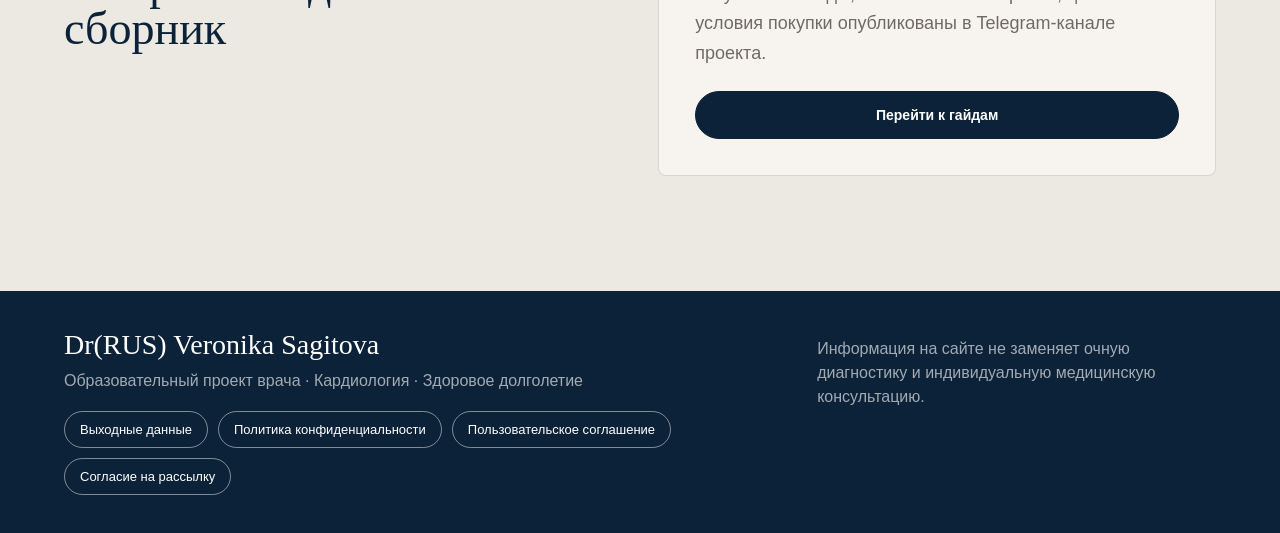
==== commit 1abc006c: "Require digital content consent before payment" ====
--- a/index.html
+++ b/index.html
@@ -127,7 +127,7 @@
         <h2>Практические материалы для осознанной заботы о здоровье</h2>
       </div>
       <div class="services-grid">
-        <article class="service-card reveal"><span>01</span><h3>Медицинский гайд</h3><p>Одна выбранная тема, понятные объяснения, практические ориентиры и чек-лист. Цифровой формат PDF.</p><p><strong>20 €</strong></p><a class="btn btn-dark" href="https://buy.stripe.com/7sYdR24ki4k7djp3LY6Na03" target="_blank" rel="noopener">Оплатить гайд — 20 €</a></article>
+        <article class="service-card reveal"><span>01</span><h3>Медицинский гайд</h3><p>Одна выбранная тема, понятные объяснения, практические ориентиры и чек-лист. Цифровой формат PDF.</p><p><strong>20 €</strong></p><a class="btn btn-dark" href="landing/#guide">Перейти к оплате — 20 €</a></article>
         <article class="service-card reveal"><span>02</span><h3>Сборник медицинских гайдов</h3><p>Несколько взаимосвязанных материалов для системного изучения выбранного направления.</p><p><strong>50 €</strong></p><a class="btn btn-dark" href="landing/#collection">Купить сборник — 50 €</a></article>
       </div>
     </section>
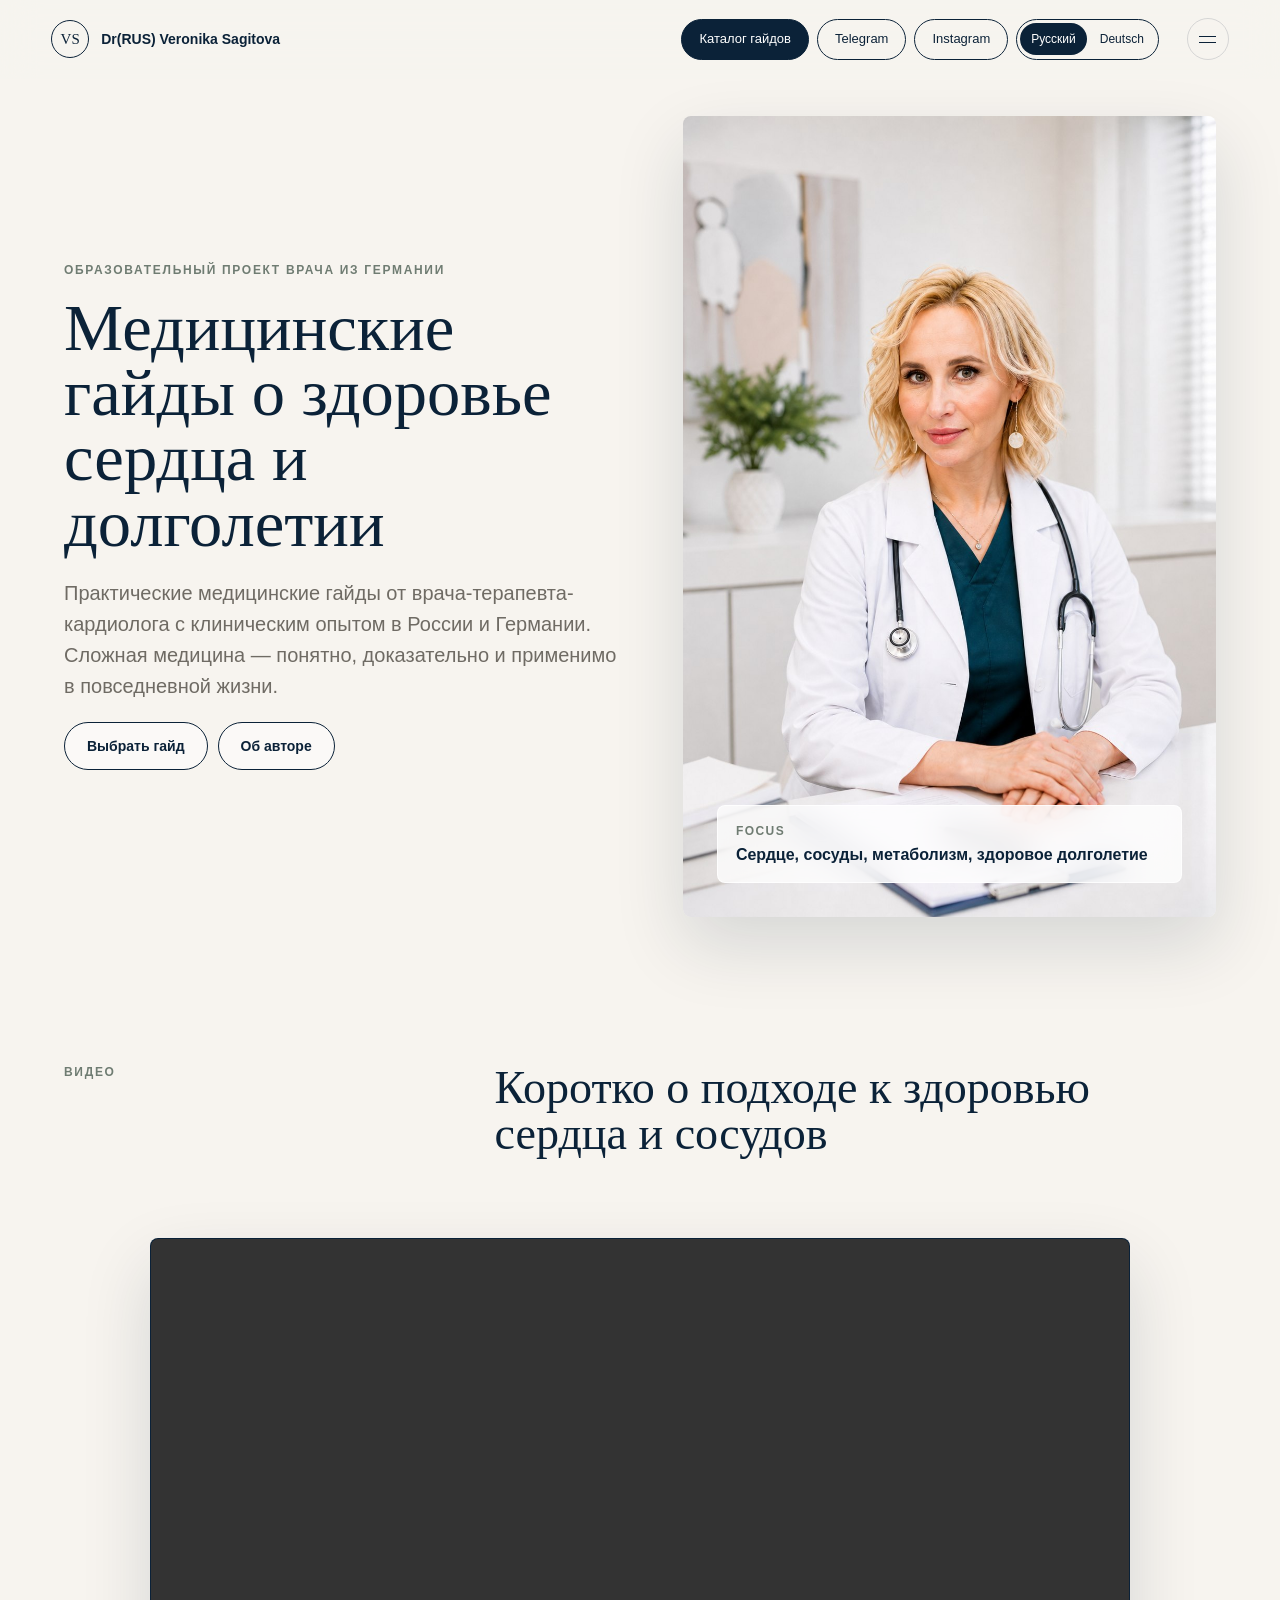
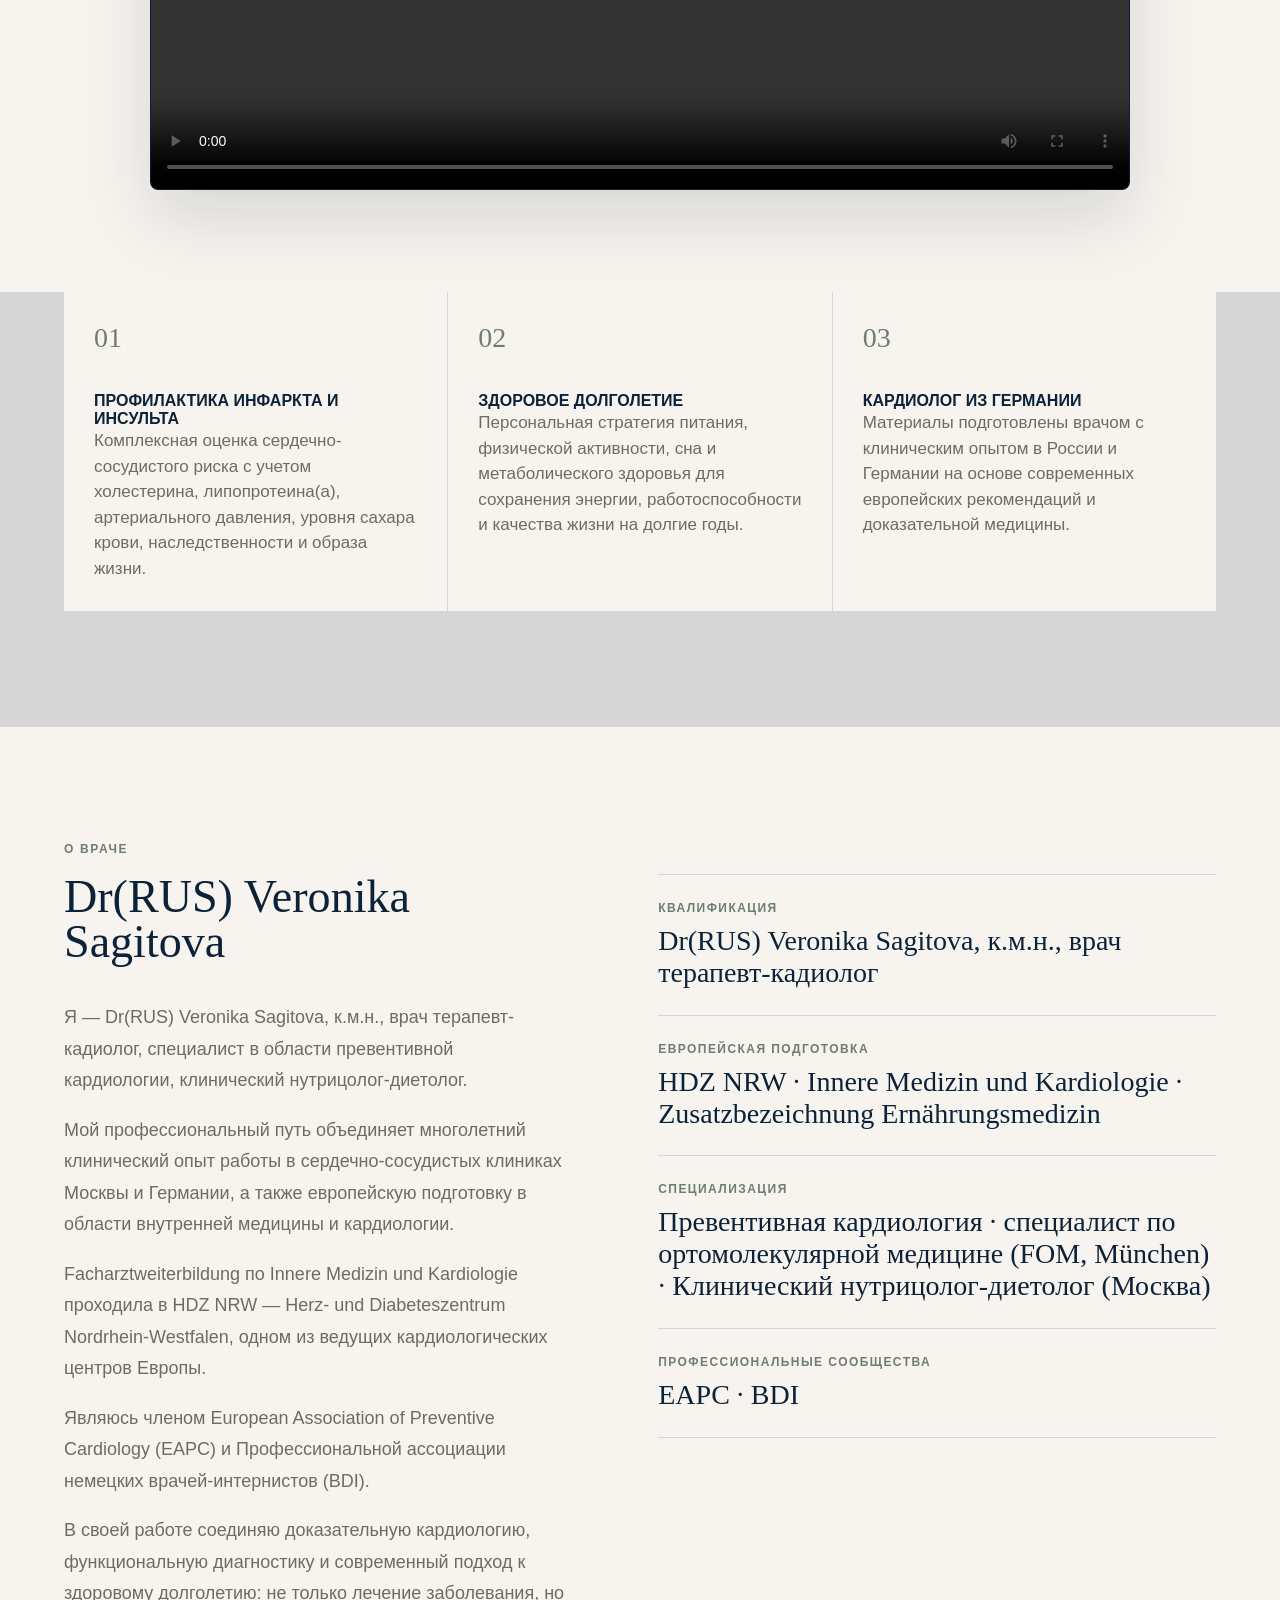
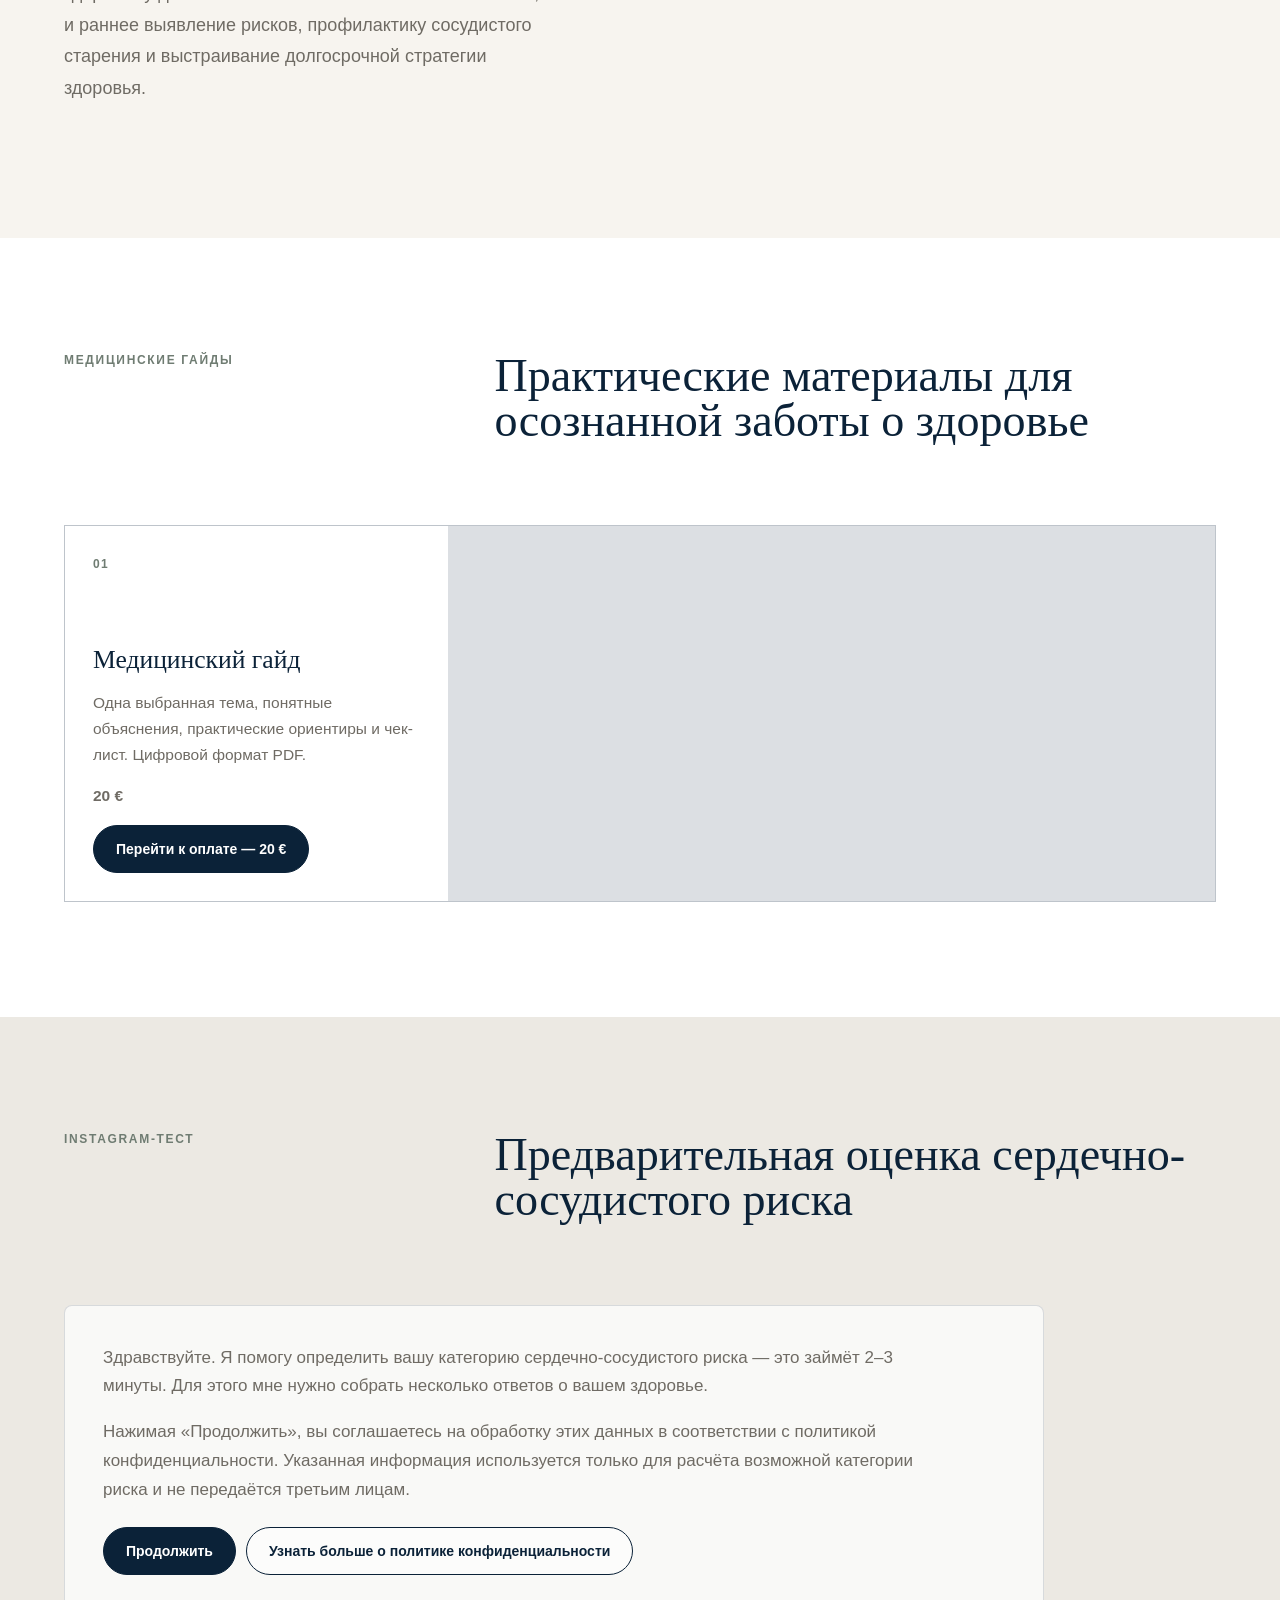
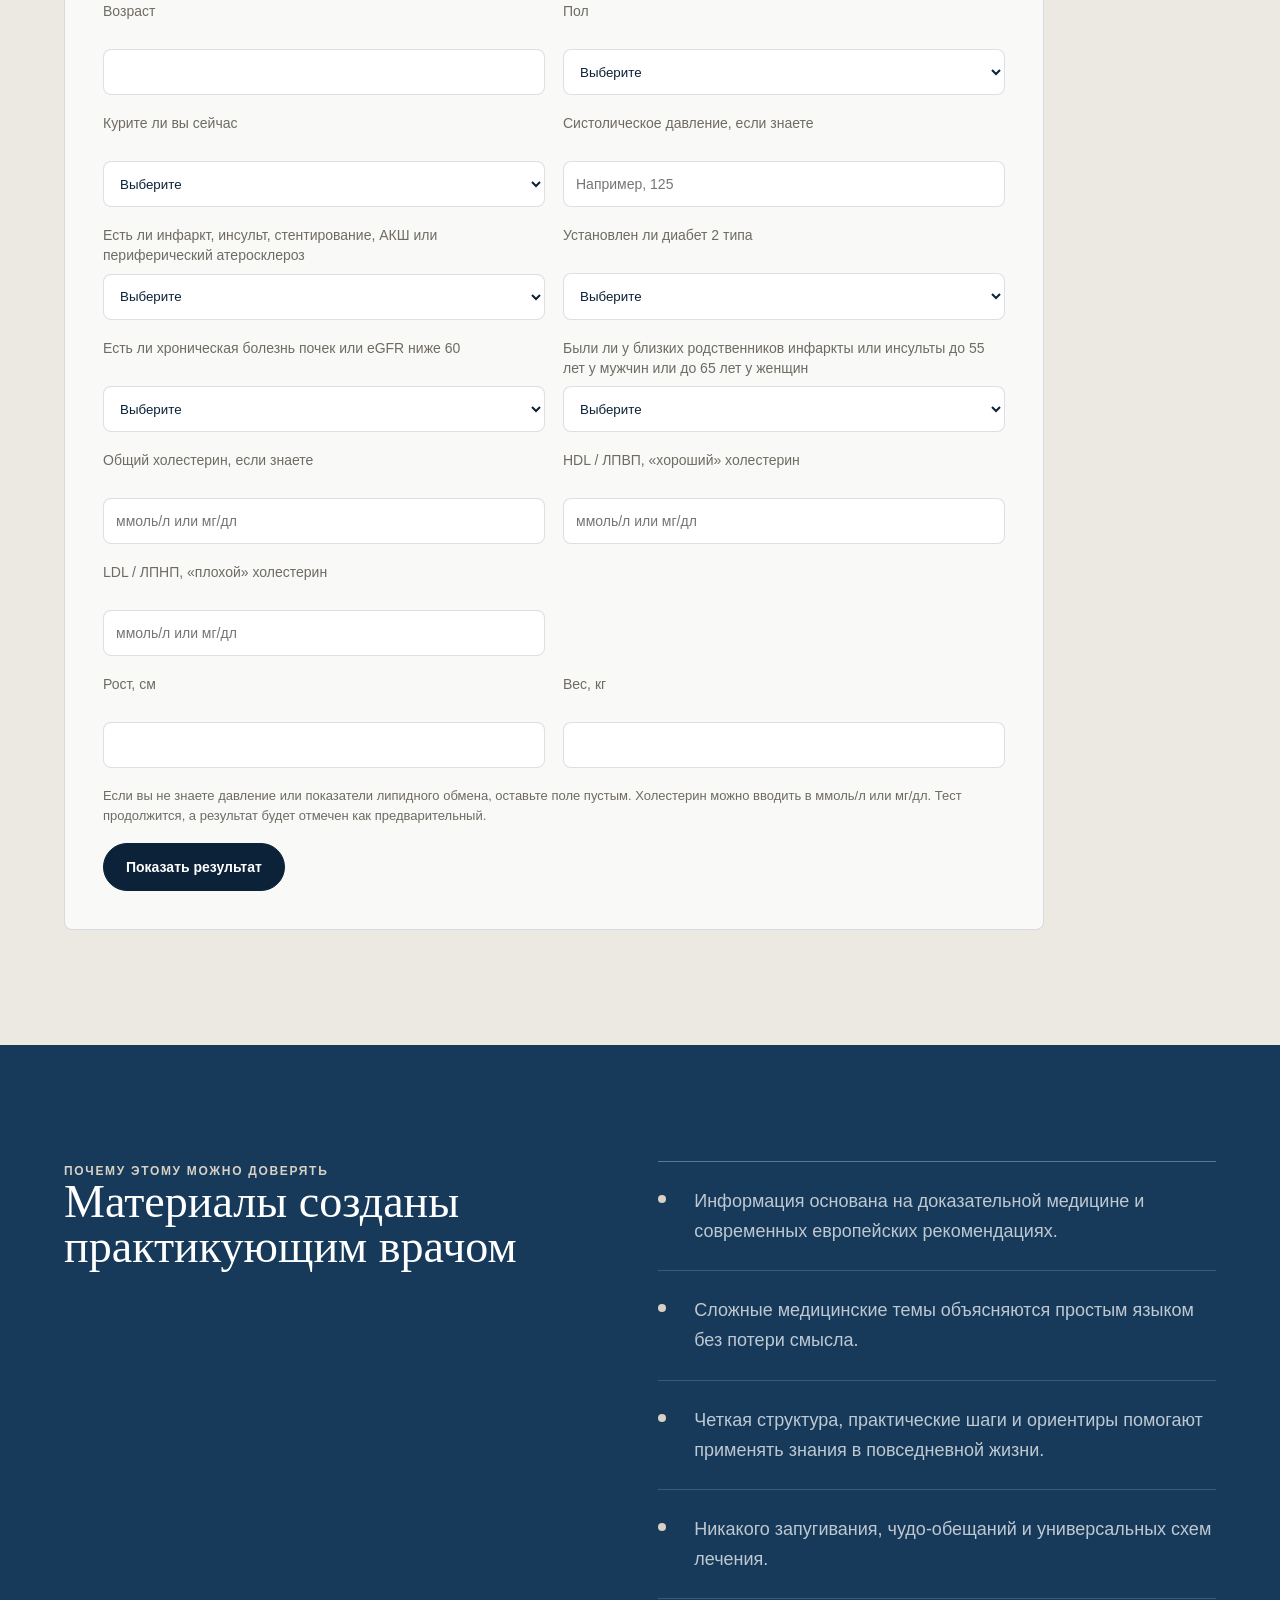
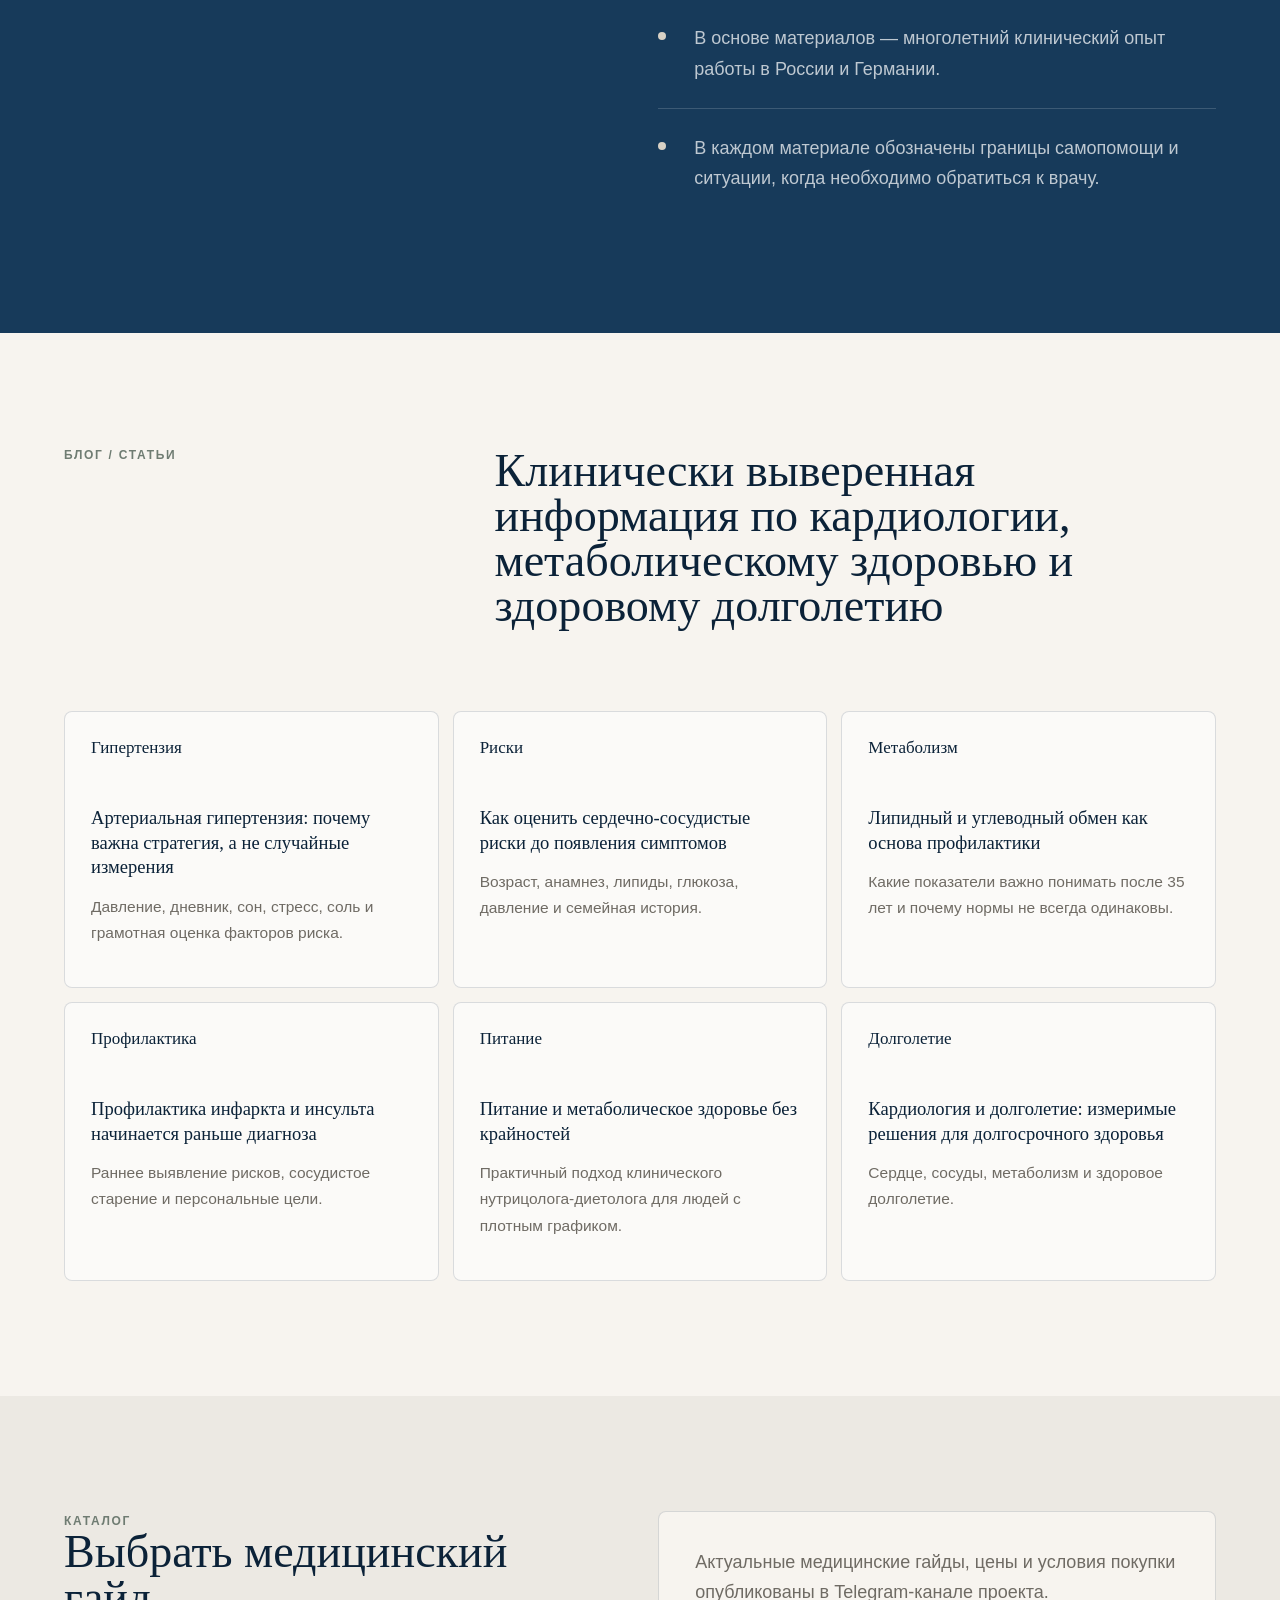
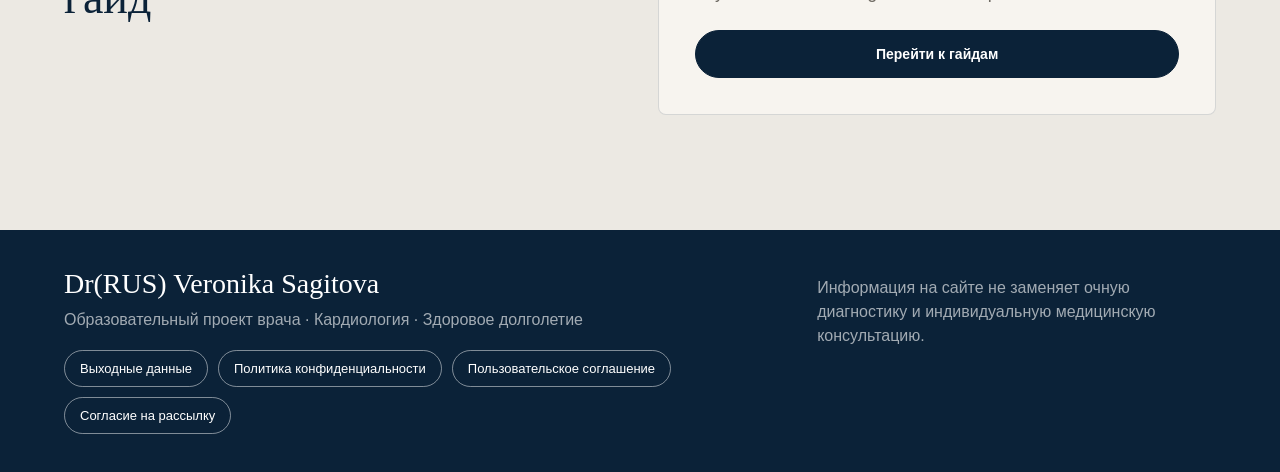
==== commit 4c146e14: "Remove 50 euro guide collection offer" ====
--- a/index.html
+++ b/index.html
@@ -4,12 +4,12 @@
   <meta charset="UTF-8">
   <meta name="viewport" content="width=device-width, initial-scale=1.0">
   <title>Dr(RUS) Veronika Sagitova | Медицинские гайды</title>
-  <meta name="description" content="Образовательный проект врача-терапевта-кардиолога из Германии. Практические медицинские гайды и тематические сборники о здоровье сердца, питании и здоровом долголетии.">
+  <meta name="description" content="Образовательный проект врача-терапевта-кардиолога из Германии. Практические медицинские гайды о здоровье сердца, питании и здоровом долголетии.">
   <meta name="keywords" content="Dr(RUS) Veronika Sagitova, медицинские гайды, кардиолог Германия, здоровье сердца, артериальное давление, холестерин, питание, здоровое долголетие">
   <meta name="author" content="Dr(RUS) Veronika Sagitova">
   <meta name="robots" content="index, follow">
   <meta property="og:title" content="Dr(RUS) Veronika Sagitova | Медицинские гайды">
-  <meta property="og:description" content="Практические гайды и тематические сборники от опытного врача из Германии.">
+  <meta property="og:description" content="Практические медицинские гайды от опытного врача из Германии.">
   <meta property="og:type" content="website">
   <meta property="og:image" content="/veronika-sagitova-photo.jpg">
   <meta name="theme-color" content="#f7f4ef">
@@ -43,7 +43,7 @@
       <div class="hero-content reveal">
         <p class="eyebrow">Образовательный проект врача из Германии</p>
         <h1>Медицинские гайды о здоровье сердца и долголетии</h1>
-        <p class="hero-lead">Практические гайды и тематические сборники от врача-терапевта-кардиолога с клиническим опытом в России и Германии. Сложная медицина — понятно, доказательно и применимо в повседневной жизни.</p>
+        <p class="hero-lead">Практические медицинские гайды от врача-терапевта-кардиолога с клиническим опытом в России и Германии. Сложная медицина — понятно, доказательно и применимо в повседневной жизни.</p>
         <div class="hero-actions hero-socials">
           <a class="btn btn-light" href="#guides">Выбрать гайд</a>
           <a class="btn btn-light" href="#about">Об авторе</a>
@@ -123,12 +123,11 @@
 
     <section class="section services" id="guides">
       <div class="section-heading reveal">
-        <span class="section-kicker">Гайды и сборники</span>
+        <span class="section-kicker">Медицинские гайды</span>
         <h2>Практические материалы для осознанной заботы о здоровье</h2>
       </div>
       <div class="services-grid">
         <article class="service-card reveal"><span>01</span><h3>Медицинский гайд</h3><p>Одна выбранная тема, понятные объяснения, практические ориентиры и чек-лист. Цифровой формат PDF.</p><p><strong>20 €</strong></p><a class="btn btn-dark" href="landing/#guide">Перейти к оплате — 20 €</a></article>
-        <article class="service-card reveal"><span>02</span><h3>Сборник медицинских гайдов</h3><p>Несколько взаимосвязанных материалов для системного изучения выбранного направления.</p><p><strong>50 €</strong></p><a class="btn btn-dark" href="landing/#collection">Купить сборник — 50 €</a></article>
       </div>
     </section>
 
@@ -280,10 +279,10 @@
     <section class="section contacts" id="contacts">
       <div class="contacts-copy reveal">
         <span class="section-kicker">Каталог</span>
-        <h2>Выбрать гайд или сборник</h2>
+          <h2>Выбрать медицинский гайд</h2>
       </div>
       <div class="contact-cta reveal">
-        <p>Актуальные гайды, тематические сборники, цены и условия покупки опубликованы в Telegram-канале проекта.</p>
+          <p>Актуальные медицинские гайды, цены и условия покупки опубликованы в Telegram-канале проекта.</p>
         <a class="btn btn-dark" href="https://t.me/cardio_prevention" target="_blank" rel="noopener">Перейти к гайдам</a>
       </div>
     </section>
